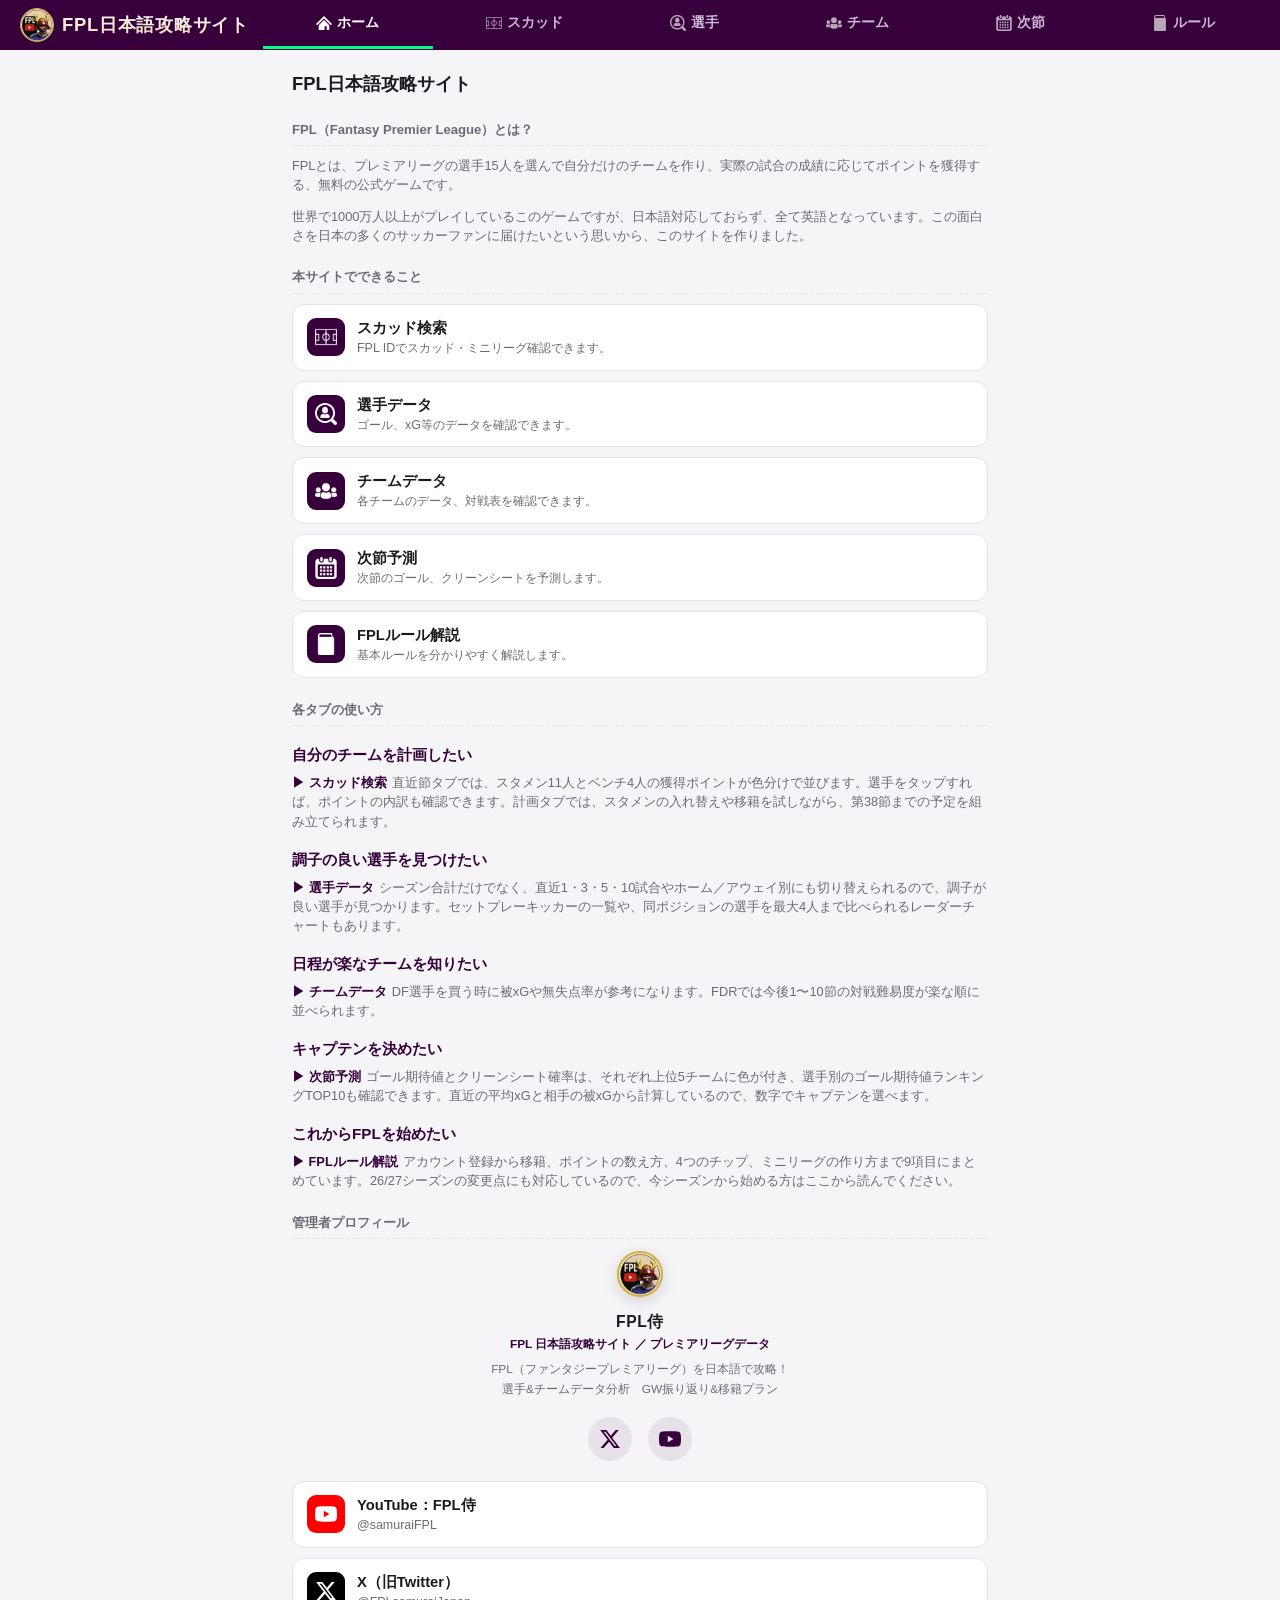
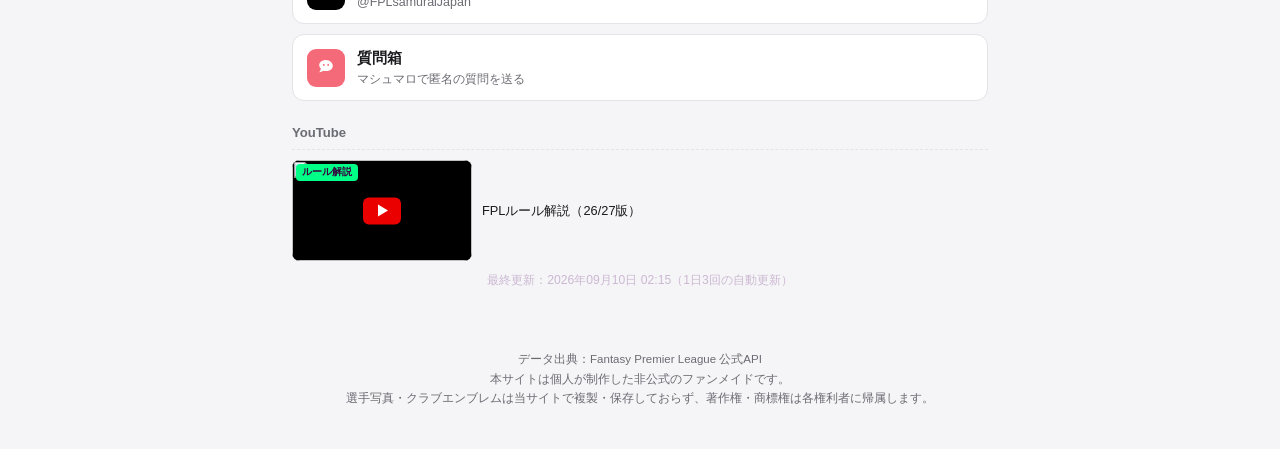
==== public/index.html @ a27bd594 "ルール解説の見出しを「これからFPLを始めたい」に変更：未経験者にも入口が伝わるようにした" ====
<!DOCTYPE html>
<html lang="ja">
<head>
  <meta charset="UTF-8">
  <meta name="viewport" content="width=device-width, initial-scale=1.0">

  <!-- 基本SEO -->
  <title>FPL日本語攻略サイト | FPL侍</title>
  <meta name="description" content="FPL（ファンタジー・プレミアリーグ）を日本語で攻略。選手・チームのデータ分析、xG・コスパ・無失点率、次節の対戦難易度予測、マイチームのスカッド編集・移籍シミュレーションができる無料サイトです。">
  <meta name="keywords" content="FPL,ファンタジープレミアリーグ,Fantasy Premier League,プレミアリーグ,データ,攻略,xG,移籍,キャプテン,日本語">
  <meta name="theme-color" content="#37003c">
  <link rel="canonical" href="https://fplsamurai.com/">
  <!-- ファビコンは全ページ読み込みで取得されるので小さいものを別に置く。
       logo.png（256px）はOGPとホーム画面追加アイコン専用 -->
  <link rel="icon" href="favicon.png" type="image/png">
  <link rel="apple-touch-icon" href="logo.png">

  <!-- 画像CDNへ事前接続（選手写真・エンブレム・YouTubeサムネの初回表示を少し速く） -->
  <link rel="preconnect" href="https://resources.premierleague.com">
  <link rel="preconnect" href="https://i.ytimg.com">

  <!-- OGP（X・LINE・Facebook等で共有した時の表示） -->
  <meta property="og:type" content="website">
  <meta property="og:site_name" content="FPL侍">
  <meta property="og:title" content="FPL日本語データ・攻略サイト | FPL侍">
  <meta property="og:description" content="選手・チームのデータ分析、次節の対戦難易度予測、マイチームのスカッド編集・移籍シミュレーションができる、FPLの日本語攻略サイト。">
  <meta property="og:url" content="https://fplsamurai.com/">
  <meta property="og:image" content="https://fplsamurai.com/logo.png">
  <meta property="og:locale" content="ja_JP">

  <!-- Twitter（X）カード -->
  <meta name="twitter:card" content="summary">
  <meta name="twitter:site" content="@FPLsamuraiJapan">
  <meta name="twitter:title" content="FPL日本語データ・攻略サイト | FPL侍">
  <meta name="twitter:description" content="選手・チームのデータ分析、次節の対戦難易度予測、マイチームのスカッド編集・移籍シミュレーションができる、FPLの日本語攻略サイト。">
  <meta name="twitter:image" content="https://fplsamurai.com/logo.png">


  <!-- 構造化データ：サイトと運営者（検索結果でのブランド認識用。SNSは sameAs で紐づける） -->
  <script type="application/ld+json">
  {
    "@context": "https://schema.org",
    "@graph": [
      {
        "@type": "WebSite",
        "@id": "https://fplsamurai.com/#website",
        "url": "https://fplsamurai.com/",
        "name": "FPL侍",
        "alternateName": "FPL日本語攻略サイト",
        "description": "FPL（ファンタジー・プレミアリーグ）の選手・チームデータ、次節予測、スカッド検索、ルール解説を日本語で提供する無料サイト。",
        "inLanguage": "ja",
        "publisher": {"@id": "https://fplsamurai.com/#organization"}
      },
      {
        "@type": "Organization",
        "@id": "https://fplsamurai.com/#organization",
        "name": "FPL侍",
        "url": "https://fplsamurai.com/",
        "logo": {
          "@type": "ImageObject",
          "url": "https://fplsamurai.com/logo.png",
          "width": 256,
          "height": 256
        },
        "sameAs": [
          "https://x.com/FPLsamuraiJapan",
          "https://www.youtube.com/@samuraiFPL"
        ]
      }
    ]
  }
  </script>

  <link rel="stylesheet" href="style.css">
</head>
<body>

  <!-- トップバー：ロゴ＋タイトル＋メニュー（PC=1段／スマホ=2段） -->
  <header class="topbar">
    <a class="brand" href="#home" id="brand-home" aria-label="ホームへ">
      <picture><source srcset="logo.webp" type="image/webp"><img class="brand-logo" src="logo.png" alt="FPL侍" onerror="this.style.display='none'"></picture>
      <span class="brand-title">FPL日本語攻略サイト</span>
    </a>
    <nav class="tabs" id="tabs">
      <button class="tab is-active" data-target="home"><img class="tab-ic" src="icons/home.png" alt="">ホーム</button>
      <button class="tab" data-target="myteam"><img class="tab-ic" src="icons/myteam.png" alt="">スカッド</button>
      <button class="tab" data-target="players"><img class="tab-ic" src="icons/player.png" alt="">選手</button>
      <button class="tab" data-target="teams"><img class="tab-ic" src="icons/team.png" alt="">チーム</button>
      <button class="tab" data-target="next"><img class="tab-ic" src="icons/next.png" alt="">次節</button>
      <a class="tab" href="rules/"><img class="tab-ic" src="icons/rule.png" alt="">ルール</a>
    </nav>
  </header>

  <main>

    <!-- ============ ホーム（プロフィール） ============ -->
    <section id="panel-home" class="panel is-active">
      <div class="profile">

        <!-- ホームの先頭。初見の人が最初に読む1行なので、ここでサイトの主題を出す。
             ページ内で唯一の h1（旧h1は下の .profile-name「FPL侍」だったが、ブランド名
             だけでは何のサイトか伝わらず、検索エンジンに渡す情報も無かった）。
             書式は各タブの見出し(.panel h2)と同一にしてある（.home-lead 側で揃えている）。 -->
        <h1 class="home-lead">FPL日本語攻略サイト</h1>

        <!-- FPLを知らない人向けの説明。1段落目でゲームそのものを、2段落目でこのサイトを
             作った理由を書く。検索から来た人が「何のサイトか」を判断する場所。 -->
        <h2 class="profile-section">FPL（Fantasy Premier League）とは？</h2>
        <p class="note">
          FPLとは、プレミアリーグの選手15人を選んで自分だけのチームを作り、実際の試合の成績に応じてポイントを獲得する、無料の公式ゲームです。
        </p>
        <p class="note">
          世界で1000万人以上がプレイしているこのゲームですが、日本語対応しておらず、全て英語となっています。この面白さを日本の多くのサッカーファンに届けたいという思いから、このサイトを作りました。
        </p>

        <!-- カード群の区切り。以前は「目次」だったが、同じページ内の見出しへ飛ぶわけでは
             なく別タブ・別ページへの導線なので実態に合わせた。/rules/ 内の本物の目次とも
             紛らわしかった。見出しレベルは h2（YouTube欄などと同じ .profile-section の書式）。 -->
        <h2 class="profile-section">本サイトでできること</h2>
        <button class="linkcard nav-card" data-go="myteam"><span class="lc-ic data"><img class="lc-ic-img" src="icons/myteam.png" alt=""></span><span class="lc-body"><span class="lc-title">スカッド検索</span><span class="lc-sub">FPL IDでスカッド・ミニリーグ確認できます。</span></span></button>
        <button class="linkcard nav-card" data-go="players"><span class="lc-ic data"><img class="lc-ic-img" src="icons/player.png" alt=""></span><span class="lc-body"><span class="lc-title">選手データ</span><span class="lc-sub">ゴール、xG等のデータを確認できます。</span></span></button>
        <button class="linkcard nav-card" data-go="teams"><span class="lc-ic data"><img class="lc-ic-img" src="icons/team.png" alt=""></span><span class="lc-body"><span class="lc-title">チームデータ</span><span class="lc-sub">各チームのデータ、対戦表を確認できます。</span></span></button>
        <button class="linkcard nav-card" data-go="next"><span class="lc-ic data"><img class="lc-ic-img" src="icons/next.png" alt=""></span><span class="lc-body"><span class="lc-title">次節予測</span><span class="lc-sub">次節のゴール、クリーンシートを予測します。</span></span></button>
        <a class="linkcard" href="rules/"><span class="lc-ic data"><img class="lc-ic-img" src="icons/rule.png" alt=""></span><span class="lc-body"><span class="lc-title">FPLルール解説</span><span class="lc-sub">基本ルールを分かりやすく解説します。</span></span></a>

        <!-- カードは「どこへ行けるか」の導線なので1行に抑え、各タブで実際に何ができるかは
             ここにまとめて置く。カードの中に長文を入れると5枚が1画面に収まらなくなり、
             動画・X投稿の素材として使いにくくなるため、セクションを分けている。
             見出しは h2（セクション）→ h3（各タブ）の階層にしてある。 -->
        <h2 class="profile-section">各タブの使い方</h2>

        <h3 class="home-h3">自分のチームを計画したい</h3>
        <p class="note"><a class="home-go" href="#myteam">▶︎ スカッド検索</a>直近節タブでは、スタメン11人とベンチ4人の獲得ポイントが色分けで並びます。選手をタップすれば、ポイントの内訳も確認できます。計画タブでは、スタメンの入れ替えや移籍を試しながら、第38節までの予定を組み立てられます。</p>

        <h3 class="home-h3">調子の良い選手を見つけたい</h3>
        <p class="note"><a class="home-go" href="#players">▶︎ 選手データ</a>シーズン合計だけでなく、直近1・3・5・10試合やホーム／アウェイ別にも切り替えられるので、調子が良い選手が見つかります。セットプレーキッカーの一覧や、同ポジションの選手を最大4人まで比べられるレーダーチャートもあります。</p>

        <h3 class="home-h3">日程が楽なチームを知りたい</h3>
        <p class="note"><a class="home-go" href="#teams">▶︎ チームデータ</a>DF選手を買う時に被xGや無失点率が参考になります。FDRでは今後1〜10節の対戦難易度が楽な順に並べられます。</p>

        <h3 class="home-h3">キャプテンを決めたい</h3>
        <p class="note"><a class="home-go" href="#next">▶︎ 次節予測</a>ゴール期待値とクリーンシート確率は、それぞれ上位5チームに色が付き、選手別のゴール期待値ランキングTOP10も確認できます。直近の平均xGと相手の被xGから計算しているので、数字でキャプテンを選べます。</p>

        <h3 class="home-h3">これからFPLを始めたい</h3>
        <p class="note"><a class="home-go" href="rules/">▶︎ FPLルール解説</a>アカウント登録から移籍、ポイントの数え方、4つのチップ、ミニリーグの作り方まで9項目にまとめています。26/27シーズンの変更点にも対応しているので、今シーズンから始める方はここから読んでください。</p>

        <!-- 運営者の情報はデータへの導線より下。初見の人がまず知りたいのは
             サイトで何ができるかで、誰がやっているかではないため。
             区切りは「目次」「YouTube」と同じ .profile-section で書式を揃える。 -->
        <h2 class="profile-section">管理者プロフィール</h2>
        <picture><source srcset="logo.webp" type="image/webp"><img class="profile-logo" src="logo.png" alt="FPL侍" onerror="this.style.display='none'"></picture>
        <p class="profile-name">FPL侍</p>
        <p class="profile-tag">FPL 日本語攻略サイト ／ プレミアリーグデータ</p>
        <p class="profile-bio">
          FPL（ファンタジープレミアリーグ）を日本語で攻略！<br>
          選手&amp;チームデータ分析　GW振り返り&amp;移籍プラン
        </p>
        <div class="sns-links">
          <a class="sns x" href="https://x.com/FPLsamuraiJapan" target="_blank" rel="noopener" aria-label="X" title="X @FPLsamuraiJapan">
            <svg viewBox="0 0 24 24" width="20" height="20" aria-hidden="true"><path fill="currentColor" d="M18.244 2.25h3.308l-7.227 8.26 8.502 11.24h-6.66l-5.214-6.817L4.99 21.75H1.68l7.73-8.835L1.254 2.25H8.08l4.713 6.231 5.45-6.231Zm-1.161 17.52h1.833L7.084 4.126H5.117L17.083 19.77Z"/></svg>
          </a>
          <a class="sns yt" href="https://www.youtube.com/@samuraiFPL" target="_blank" rel="noopener" aria-label="YouTube" title="YouTube @samuraiFPL">
            <svg viewBox="0 0 24 24" width="22" height="22" aria-hidden="true"><path fill="currentColor" d="M23.5 6.2a3.02 3.02 0 0 0-2.12-2.14C19.5 3.55 12 3.55 12 3.55s-7.5 0-9.38.51A3.02 3.02 0 0 0 .5 6.2 31.4 31.4 0 0 0 0 12a31.4 31.4 0 0 0 .5 5.8 3.02 3.02 0 0 0 2.12 2.14c1.88.51 9.38.51 9.38.51s7.5 0 9.38-.51a3.02 3.02 0 0 0 2.12-2.14A31.4 31.4 0 0 0 24 12a31.4 31.4 0 0 0-.5-5.8ZM9.6 15.6V8.4l6.2 3.6-6.2 3.6Z"/></svg>
          </a>
        </div>

        <!-- SNS・外部リンクカード -->
        <a class="linkcard" href="https://www.youtube.com/@samuraiFPL" target="_blank" rel="noopener">
          <span class="lc-ic yt"><svg viewBox="0 0 24 24" width="22" height="22"><path fill="currentColor" d="M23.5 6.2a3.02 3.02 0 0 0-2.12-2.14C19.5 3.55 12 3.55 12 3.55s-7.5 0-9.38.51A3.02 3.02 0 0 0 .5 6.2 31.4 31.4 0 0 0 0 12a31.4 31.4 0 0 0 .5 5.8 3.02 3.02 0 0 0 2.12 2.14c1.88.51 9.38.51 9.38.51s7.5 0 9.38-.51a3.02 3.02 0 0 0 2.12-2.14A31.4 31.4 0 0 0 24 12a31.4 31.4 0 0 0-.5-5.8ZM9.6 15.6V8.4l6.2 3.6-6.2 3.6Z"/></svg></span>
          <span class="lc-body"><span class="lc-title">YouTube：FPL侍</span><span class="lc-sub">@samuraiFPL</span></span>
        </a>
        <a class="linkcard" href="https://x.com/FPLsamuraiJapan" target="_blank" rel="noopener">
          <span class="lc-ic x"><svg viewBox="0 0 24 24" width="18" height="18"><path fill="currentColor" d="M18.244 2.25h3.308l-7.227 8.26 8.502 11.24h-6.66l-5.214-6.817L4.99 21.75H1.68l7.73-8.835L1.254 2.25H8.08l4.713 6.231 5.45-6.231Zm-1.161 17.52h1.833L7.084 4.126H5.117L17.083 19.77Z"/></svg></span>
          <span class="lc-body"><span class="lc-title">X（旧Twitter）</span><span class="lc-sub">@FPLsamuraiJapan</span></span>
        </a>
        <a class="linkcard" href="https://marshmallow-qa.com/cdchssqlijneihf?t=7WDW0T&amp;utm_medium=url_text&amp;utm_source=promotion" target="_blank" rel="noopener">
          <span class="lc-ic msmr"><svg viewBox="0 0 24 24" width="22" height="22" aria-hidden="true"><path fill="currentColor" d="M12 3.2c-4.3 0-7.4 2.4-7.4 5.6 0 1.5.7 2.8 1.8 3.8-.2 1.6-.9 3-1.9 4 1.9-.2 3.4-.9 4.5-1.7 1 .3 2 .4 3 .4 4.3 0 7.4-2.4 7.4-5.6S16.3 3.2 12 3.2Z"/><circle cx="9.6" cy="8.6" r="1.05" fill="#f56a79"/><circle cx="14.4" cy="8.6" r="1.05" fill="#f56a79"/></svg></span>
          <span class="lc-body"><span class="lc-title">質問箱</span><span class="lc-sub">マシュマロで匿名の質問を送る</span></span>
        </a>

        <!-- YouTube：ルール解説（固定）＋最新動画2本（自動取得・横動画） -->
        <h2 class="profile-section">YouTube</h2>
        <div class="yt-list" id="yt-grid">
          <a class="yt-card-h" href="https://youtu.be/g9Mkt1CIMZc" target="_blank" rel="noopener">
            <span class="yt-thumb-h">
              <img src="https://i.ytimg.com/vi/g9Mkt1CIMZc/mqdefault.jpg" alt="" loading="lazy">
              <span class="yt-tag">ルール解説</span>
              <span class="yt-play"></span>
            </span>
            <span class="yt-title-h">FPLルール解説（26/27版）</span>
          </a>
        </div>


        <p class="updated" id="updated">読み込み中…</p>
      </div>
    </section>

    <!-- ============ 選手 ============ -->
    <section id="panel-players" class="panel">
      <h2>選手データ</h2>
      <div class="subtabs scrollable" data-group="players">
        <button class="subtab is-active" data-key="all">合計</button>
        <button class="subtab" data-key="recent">直近</button>
        <button class="subtab" data-key="home">ホーム</button>
        <button class="subtab" data-key="away">アウェイ</button>
        <button class="subtab" data-key="setpiece">セットプレー</button>
        <button class="subtab" data-key="compare">比較</button>
      </div>
      <p class="note" id="players-note"></p>
      <div id="players-content"></div>
    </section>

    <!-- ============ チーム ============ -->
    <section id="panel-teams" class="panel">
      <h2>チームデータ</h2>
      <div class="subtabs scrollable" data-group="teams">
        <button class="subtab is-active" data-key="totals">合計</button>
        <button class="subtab" data-key="recent">直近</button>
        <button class="subtab" data-key="home">ホーム</button>
        <button class="subtab" data-key="away">アウェイ</button>
        <button class="subtab" data-key="by_gw">チーム別</button>
        <button class="subtab" data-key="fdr">FDR</button>
      </div>
      <p class="note" id="teams-note"></p>
      <div id="teams-content"></div>
    </section>

    <!-- ============ 次節 ============ -->
    <section id="panel-next" class="panel">
      <h2>次節データ</h2>
      <div class="subtabs" data-group="next">
        <button class="subtab is-active" data-key="schedule">日程</button>
        <button class="subtab" data-key="predict">予測</button>
      </div>
      <p class="note" id="next-note"></p>
      <div id="next-content"></div>
    </section>

    <!-- ============ マイチーム ============ -->
    <section id="panel-myteam" class="panel">
      <h2>スカッド検索</h2>
      <p class="note">
        FPL ID を入力すると、そのチームのスカッド（15人）とミニリーグ順位を表示します。<br>
        IDの調べ方：FPL公式サイトにログイン →「Points」ページのアドレスにある
        <code>/entry/<b>数字</b>/</code> の数字部分です。
      </p>
      <div class="idform">
        <input id="fpl-id" type="number" inputmode="numeric" placeholder="例: 1648860">
        <button id="id-go" type="button">表示</button>
      </div>
      <div id="myteam-result"></div>
    </section>

    <!-- ============ ルール解説 ============ -->

  </main>

  <!-- 「複製・保存しておらず」は事実の記述。選手写真・エンブレムは公式CDNへの
       ホットリンクで、リポジトリにも data.json にも画像を持っていない。
       この構造を変えるとこの一文が虚偽になるので、画像のローカル保存は禁止（CLAUDE.md参照）。 -->
  <footer class="site-footer">
    <p>データ出典：Fantasy Premier League 公式API</p>
    <p>本サイトは個人が制作した非公式のファンメイドです。</p>
    <p>選手写真・クラブエンブレムは当サイトで複製・保存しておらず、著作権・商標権は各権利者に帰属します。</p>
  </footer>

  <script src="app.js"></script>
</body>
</html>
---- public/style.css ----
/* ===========================================================
   FPL侍 データサイト スタイル
   スマホ最優先（縦画面で表が見やすいこと）でデザインしています
   =========================================================== */

* {
  box-sizing: border-box;
}

:root {
  --pl-purple: #37003c;
  --pl-green: #00ff87;
  --pl-cyan: #04f5ff;
  --bg: #f5f5f7;
  --card: #ffffff;
  --text: #1b1b1f;
  --muted: #6b6b73;
  --border: #e3e3e8;
  --easy: #1aa260;
  --normal: #c8860a;
  --hard: #d23c3c;
  --topbar-h: 50px;   /* トップバーの高さ（JSで実測して上書き）。見出し固定の基準 */
}

body {
  margin: 0;
  font-family: -apple-system, BlinkMacSystemFont, "Hiragino Sans",
    "Hiragino Kaku Gothic ProN", "Yu Gothic", Meiryo, sans-serif;
  background: var(--bg);
  color: var(--text);
  line-height: 1.5;
  -webkit-text-size-adjust: 100%;
}

/* ---------- 共通の色（ゴールド） ---------- */
:root { --gold: #d4af37; --gold-soft: #e9d9b0; }
.updated {
  margin: 10px 0 0;
  font-size: 0.76rem;
  color: #cbb8d2;
}

/* SNSリンク（ヘッダー） */
.sns-links {
  display: flex;
  justify-content: center;
  gap: 14px;
  margin-top: 10px;
}
/* 白文字＋白14%の背景は、濃いヘッダー用の配色。明るい本文背景(#f5f5f7)の上では
   実質「白地に白」(1.08:1)で見えなかったため、ブランドの紫に変更した(13.3:1)。
   44pxはタップ目標の推奨サイズ。 */
.sns-links .sns {
  display: inline-flex;
  align-items: center;
  justify-content: center;
  width: 44px;
  height: 44px;
  border-radius: 50%;
  color: var(--pl-purple);
  background: rgba(55, 0, 60, 0.08);
  transition: background 0.15s, color 0.15s, transform 0.1s;
}
.sns-links .sns:active { transform: scale(0.92); }
/* ホバーで地色が濃くなるので、文字色も白へ返す（紫のままだと読めなくなる） */
.sns-links .sns.x:hover { background: #000; color: #fff; }
.sns-links .sns.yt:hover { background: #ff0000; color: #fff; }

/* ルール解説ページ */
.rules-doc {
  background: var(--card);
  border: 1px solid var(--border);
  border-radius: 10px;
  padding: 4px 16px 16px;
  line-height: 1.7;
}
.rules-doc h3 {
  font-size: 1.02rem;
  color: var(--pl-purple);
  border-left: 4px solid var(--pl-green);
  padding-left: 8px;
  margin: 44px 0 8px;   /* セクション間は約1行分の余白を追加 */
}
.rules-doc h3:first-child { margin-top: 16px; }  /* 先頭（FPLとは？）は詰める */
.rules-doc p { margin: 6px 0; font-size: 0.9rem; }
.rules-doc ul { margin: 6px 0; padding-left: 1.3em; }
.rules-doc ol { margin: 6px 0; padding-left: 1.5em; }
.rules-doc li { font-size: 0.9rem; margin: 3px 0; }
/* ミニリーグの招待コード */
.rules-code {
  background: #f3ecf5;
  border: 1px solid #ddc9e2;
  border-radius: 10px;
  padding: 10px 14px;
  margin: 10px 0 4px;
  font-size: 0.95rem;
  font-weight: 700;
  color: var(--pl-purple);
  line-height: 1.6;
}
.rules-code .rules-sub { display: block; font-weight: 500; margin-top: 2px; }

/* 目次（ルール解説の冒頭。タップで各セクションへ） */
.rules-toc {
  background: var(--card);
  border: 1px solid var(--border);
  border-radius: 10px;
  padding: 12px 16px 14px;
  margin: 0 0 14px;
}
.rules-toc .toc-title {
  margin: 0 0 8px;
  font-size: 0.8rem;
  font-weight: 700;
  color: var(--muted);
  letter-spacing: 0.06em;
  border-bottom: 1px dashed var(--border);
  padding-bottom: 6px;
}
.rules-toc ul {
  list-style: none;
  margin: 0;
  padding: 0;
}
.rules-toc li {
  margin: 10px 0;   /* 項目ごとの余白 */
}
.rules-toc li:first-child { margin-top: 4px; }
.rules-toc li:last-child { margin-bottom: 0; }
.rules-toc a {
  font-size: 0.9rem;
  font-weight: 600;
  color: var(--pl-purple);
  text-decoration: none;
}
.rules-toc a:hover { text-decoration: underline; }
/* 目次から飛んだとき、固定ヘッダーに見出しが隠れないように */
.rules-doc h3 { scroll-margin-top: 110px; }

/* セクション末の誘導ボタン（データタブへ） */
.rules-cta {
  display: block;
  width: 100%;
  margin: 10px 0 4px;
  padding: 10px 12px;
  font: inherit;
  font-size: 0.88rem;
  font-weight: 700;
  text-align: center;
  color: var(--pl-purple);
  background: #f6f2f8;
  border: 1px solid var(--pl-purple);
  border-radius: 8px;
  cursor: pointer;
}
.rules-cta:hover { background: #efe9f1; }
.rules-cta:active { opacity: 0.85; }

/* よくある質問（タップで開閉） */
.faq-item {
  border: 1px solid var(--border);
  border-radius: 8px;
  background: #fbfafc;
  margin: 8px 0;
  padding: 0 12px;
}
.faq-item summary {
  cursor: pointer;
  font-weight: 700;
  font-size: 0.9rem;
  color: var(--pl-purple);
  padding: 10px 0;
}
.faq-item p { margin: 0 0 10px; }

/* 見出し横の「▶ 動画 0:46〜」リンク（該当タイムスタンプへ） */
.rules-time {
  font-size: 0.72rem;
  font-weight: 600;
  color: #ff0000;
  text-decoration: none;
  white-space: nowrap;
  margin-left: 6px;
  vertical-align: middle;
}
.rules-time:hover { text-decoration: underline; }
.rules-doc b { color: var(--pl-purple); }
.rules-table {
  width: 100%;
  border-collapse: collapse;
  margin: 8px 0;
  font-size: 0.85rem;
}
.rules-table th, .rules-table td {
  border: 1px solid var(--border);
  padding: 6px 8px;
  text-align: center;
}
.rules-table th { background: #efe9f1; color: var(--pl-purple); }
.rules-table td:first-child { text-align: left; }
.rules-sub { font-size: 0.82rem; color: var(--muted); }
.rules-foot {
  margin-top: 18px;
  font-size: 0.82rem;
  color: var(--muted);
  border-top: 1px dashed var(--border);
  padding-top: 10px;
}

/* ---------- トップバー（タイトル＋メニュー横並び） ---------- */
.topbar {
  display: flex;
  flex-wrap: wrap;
  align-items: center;
  gap: 6px 14px;
  background: var(--pl-purple);
  position: sticky;
  top: 0;
  z-index: 10;
  padding: 0 12px;
}
.brand {
  display: flex;
  align-items: center;
  gap: 8px;
  text-decoration: none;
  cursor: pointer;
  padding: 8px 0;
  flex: 0 0 auto;
}
/* <picture> は WebP と PNG を出し分けるためだけの入れ物。レイアウト上は無かったことにして、
   中の <img> がそのまま flex の子になるようにする。box を作らせると行ボックスのぶん
   数px高くなり、--topbar-h（表の固定見出しの基準）がずれる。 */
picture { display: contents; }

.brand-logo {
  width: 34px;
  height: 34px;
  border-radius: 50%;
  border: 1.5px solid var(--gold);
  object-fit: cover;
  background: #fff;
}
.brand-title {
  color: #fff;
  font-weight: 800;
  font-size: 1.15rem;
  letter-spacing: 0.04em;
  background: linear-gradient(180deg, #fff 0%, var(--gold-soft) 100%);
  -webkit-background-clip: text;
  background-clip: text;
  -webkit-text-fill-color: transparent;
}
.tabs {
  display: flex;
  flex: 1 1 auto;
  overflow-x: auto;
}
.tab {
  flex: 1 0 auto;
  text-decoration: none;   /* ルールタブは <a>（/rules/ へのリンク）なので下線を消す */
  display: inline-flex;
  align-items: center;
  justify-content: center;
  gap: 5px;
  padding: 12px 10px;
  border: none;
  background: transparent;
  color: #cbb8d2;
  font-size: 0.85rem;
  font-weight: 600;
  cursor: pointer;
  white-space: nowrap;
  border-bottom: 3px solid transparent;
}
.tab.is-active {
  color: #fff;
  border-bottom-color: var(--pl-green);
}
/* タブのアイコン（濃いグレー素材を白く反転して表示） */
.tab-ic {
  width: 16px;
  height: 16px;
  object-fit: contain;
  filter: brightness(0) invert(1);
  opacity: 0.65;
  flex: 0 0 auto;
}
.tab.is-active .tab-ic { opacity: 1; }
/* スマホ：タイトルを1段目、メニューを2段目に */
@media (max-width: 700px) {
  .topbar {
    gap: 0;
    padding: 0;
  }
  .brand {
    flex: 1 1 100%;
    justify-content: center;
    padding: 10px 0;
  }
  .tabs {
    flex: 1 1 100%;
    border-top: 1px solid rgba(255, 255, 255, 0.12);
    overflow-x: visible;   /* 6タブを等分して収めるので横スクロール不要 */
  }
  /* 各タブを「アイコン上・文字下」の2段にして横幅を詰め、全タブを画面内に収める */
  .tab {
    flex: 1 1 0;
    min-width: 0;
    flex-direction: column;
    gap: 3px;
    padding: 6px 2px 5px;
    font-size: 0.66rem;
    letter-spacing: -0.02em;
  }
  .tab-ic {
    width: 20px;
    height: 20px;
  }
}

/* ---------- ホーム（プロフィール／リンク集） ---------- */
/* .profile はホームタブ全体（h1・説明文・目次・カード・プロフィール・YouTube）を
   包んでいる。プロフィールカードだけだった頃の名残で max-width:480px が付いていたが、
   それだとホームだけ他タブ(690px)より狭くなるので外した。 */
.profile {
  margin: 0 auto;
  text-align: center;
}
.profile-logo {
  width: 110px;
  height: 110px;
  border-radius: 50%;
  border: 3px solid var(--gold);
  object-fit: cover;
  background: #fff;
  box-shadow: 0 4px 16px rgba(0, 0, 0, 0.15);
}
.profile-name {
  font-size: 1.6rem;
  font-weight: 800;
  margin: 12px 0 4px;
  letter-spacing: 0.04em;
}
.profile-tag {
  font-size: 0.9rem;
  color: var(--pl-purple);
  font-weight: 700;
  margin: 0 0 10px;
}
.profile-bio {
  font-size: 0.86rem;
  color: var(--muted);
  line-height: 1.7;
  margin: 0 0 18px;
}
.sns-links {
  display: flex;
  justify-content: center;
  gap: 16px;
  margin: 0 0 20px;
}
.sns-links a {
  display: inline-flex;
  align-items: center;
  justify-content: center;
  width: 44px;
  height: 44px;
  border-radius: 50%;
  background: var(--pl-purple);
  color: #fff;
  transition: transform 0.15s, opacity 0.15s;
}
.sns-links a:hover {
  transform: translateY(-2px);
  opacity: 0.9;
}
.sns-links svg {
  width: 22px;
  height: 22px;
  fill: currentColor;
}
.linkcard {
  display: flex;
  align-items: center;
  gap: 12px;
  width: 100%;
  text-align: left;
  text-decoration: none;
  background: var(--card);
  border: 1px solid var(--border);
  border-radius: 12px;
  padding: 12px 14px;
  margin: 0 0 10px;
  cursor: pointer;
  font: inherit;
  color: var(--text);
  transition: transform 0.15s, box-shadow 0.15s;
}
.linkcard:hover {
  transform: translateY(-2px);
  box-shadow: 0 6px 16px rgba(0, 0, 0, 0.08);
}
.lc-ic {
  display: inline-flex;
  align-items: center;
  justify-content: center;
  width: 38px;
  height: 38px;
  border-radius: 9px;
  flex: 0 0 auto;
  color: #fff;
}
.lc-ic svg {
  width: 22px;
  height: 22px;
  fill: currentColor;
}
.lc-ic.yt {
  background: #ff0000;
}
.lc-ic.x {
  background: #000;
}
.lc-ic.data {
  background: var(--pl-purple);
}
/* 質問箱（マシュマロ）＝ピンクの角丸に白いマシュマロ */
.lc-ic.msmr {
  background: #f56a79;
}
.lc-body {
  display: flex;
  flex-direction: column;
  min-width: 0;
}
.lc-title {
  font-weight: 700;
  font-size: 0.92rem;
}
.lc-sub {
  font-size: 0.78rem;
  color: var(--muted);
}
/* ホーム先頭の見出し。ページの1行目として初見の人が最初に読む場所なので、
   区切りラベル(.profile-section)より強く出す。左揃えなのは、下のカードが
   左揃えで並ぶため（中央揃えだとカード群と軸がずれて浮く）。 */
/* 各タブの見出し(.panel h2)と同じ見え方に揃える。
   ホームの1行目だけ紫にすると、他タブの見出しと書式が食い違って浮くため。
   サイズ・色・余白すべて .panel h2（1.15rem / 既定の文字色 / 4px 0 6px）と同一。
   下線は引かない。直下のセクション見出し(.profile-section)が点線で区切るので、
   ここにも線を引くと紫のトップバーと合わせて横線が3本重なる。 */
/* ホームの説明文。.profile が text-align:center なので、
   h1・カードと同じ左揃えに戻す（他タブの .note は親が中央揃えでないため既定で左）。 */
#panel-home .note { text-align: left; }

.home-lead {
  text-align: left;
  font-size: 1.15rem;
  font-weight: 700;
  line-height: 1.5;
  margin: 4px 0 6px;
}
/* 運営者ブロックはデータ導線より下なので、寸法も一段落とす。
   ここを大きいままにすると h1 より目立ち、主従が逆転する
   （元は名前1.6rem・ロゴ110pxで、h1より大きかった）。 */
/* 上に「プロフィール」の区切り(.profile-section: margin 22px 0 10px)が入るので、
   ロゴ側で改めて上余白は取らない。取ると区切りとの間が開きすぎる。 */
.profile-logo { width: 46px; height: 46px; border-width: 2px; margin-top: 2px; }
.profile-name { font-size: 0.98rem; margin: 6px 0 2px; }
.profile-tag  { font-size: 0.74rem; margin-bottom: 5px; }
.profile-bio  { font-size: 0.74rem; }
/* 「各タブの使い方」で、説明文の頭に置くタブへのリンク。
   見出し＝やりたいこと、この行＝行き先、という役割分担。
   説明文と同じ行に続けるので inline のまま太字＋紫で差をつける。 */
.home-go {
  font-weight: 700;
  color: var(--pl-purple);
  text-decoration: none;
  margin-right: 0.4em;
  white-space: nowrap;   /* 「▶︎ 選手データ」が途中で改行しないように */
}
.home-go:hover { text-decoration: underline; }

/* 「各タブの使い方」内の見出し（h3）。/rules/ の h3 と同じ見た目にして、
   サイト内で見出しの表情をそろえる。段落が短いので上下の余白だけ詰めてある */
.panel h3.home-h3 {
  text-align: left;   /* 親の .profile が中央寄せなので明示的に戻す */
  font-size: 0.95rem;
  color: var(--pl-purple);
  margin: 18px 0 6px;
}

/* ホーム内のセクション見出し。h2 にしたので、後ろにある .panel h2 に負けないよう
   .panel を足して詳細度を上げている（見た目は区切りラベルのまま保つ） */
.panel .profile-section {
  text-align: left;
  font-size: 0.82rem;
  font-weight: 700;
  color: var(--muted);
  margin: 22px 0 10px;
  padding-bottom: 6px;
  border-bottom: 1px dashed var(--border);
}
.nav-card .lc-ic.data {
  font-size: 1.2rem;
  font-weight: 800;
}
/* ホームのカード内アイコン（濃いグレー素材を白く反転して紫の角丸に乗せる） */
.lc-ic-img {
  width: 22px;
  height: 22px;
  object-fit: contain;
  filter: brightness(0) invert(1);
}

/* ---------- ホームのYouTube欄 ---------- */
.yt-grid {
  display: grid;
  grid-template-columns: repeat(3, 1fr);
  gap: 8px;
  margin: 0 0 6px;
}
.yt-card {
  display: flex;
  flex-direction: column;
  text-decoration: none;
  color: var(--text);
}
.yt-thumb {
  position: relative;
  aspect-ratio: 16 / 9;
  border-radius: 8px;
  overflow: hidden;
  background: #000;
}
.yt-thumb img {
  width: 100%;
  height: 100%;
  object-fit: cover;
  display: block;
}
.yt-card:hover .yt-thumb img { opacity: 0.9; }
.yt-tag {
  position: absolute;
  top: 4px;
  left: 4px;
  background: var(--pl-green);
  color: var(--pl-purple);
  font-size: 0.62rem;
  font-weight: 800;
  padding: 1px 6px;
  border-radius: 4px;
}
.yt-play {
  position: absolute;
  top: 50%;
  left: 50%;
  transform: translate(-50%, -50%);
  width: 38px;
  height: 27px;
  background: rgba(255, 0, 0, 0.92);
  border-radius: 6px;
}
.yt-play::after {
  content: "";
  position: absolute;
  top: 50%;
  left: 50%;
  transform: translate(-40%, -50%);
  border-style: solid;
  border-width: 6px 0 6px 10px;
  border-color: transparent transparent transparent #fff;
}
.yt-title {
  font-size: 0.72rem;
  line-height: 1.3;
  margin-top: 5px;
  text-align: left;
  display: -webkit-box;
  -webkit-line-clamp: 2;
  -webkit-box-orient: vertical;
  overflow: hidden;
}

/* ---------- ホームのYouTube欄（横動画カード） ---------- */
.yt-list {
  display: flex;
  flex-direction: column;
  gap: 10px;
}
.yt-card-h {
  display: flex;
  align-items: center;
  gap: 10px;
  text-decoration: none;
  color: var(--text);
}
.yt-thumb-h {
  position: relative;
  flex: 0 0 45%;
  max-width: 180px;
  aspect-ratio: 16 / 9;
  border-radius: 8px;
  overflow: hidden;
  background: #000;
}
.yt-thumb-h img {
  width: 100%;
  height: 100%;
  object-fit: cover;
  display: block;
}
.yt-card-h:hover .yt-thumb-h img { opacity: 0.9; }
.yt-title-h {
  font-size: 0.8rem;
  line-height: 1.35;
  text-align: left;
  display: -webkit-box;
  -webkit-line-clamp: 3;
  -webkit-box-orient: vertical;
  overflow: hidden;
}

/* ---------- 本文 ---------- */
main {
  max-width: 720px;
  margin: 0 auto;
  padding: 16px 12px 40px;
}
.panel {
  display: none;
}
.panel.is-active {
  display: block;
}
.panel h2,
.panel h1.rules-title {   /* /rules/ は独立ページなので見出しが h1。見た目は h2 と同じ */
  font-size: 1.15rem;
  margin: 4px 0 6px;
}

/* /rules/ 末尾からトップへ戻る導線 */
.rules-back {
  margin: 24px 0 8px;
  font-size: 0.9rem;
}
.note {
  font-size: 0.8rem;
  color: var(--muted);
  margin: 0 0 12px;
}
/* 説明文が空のときは余白ごと消す（表を上に詰める） */
.note:empty { display: none; }

/* ---------- サブタブ（選手ランキングの中の切り替え） ---------- */
.subtabs {
  display: flex;
  gap: 8px;
  margin-bottom: 12px;
}
.subtab {
  flex: 1;
  padding: 8px 6px;
  border: 1px solid var(--border);
  background: var(--card);
  color: var(--muted);
  border-radius: 8px;
  font-size: 0.85rem;
  font-weight: 600;
  cursor: pointer;
}
.subtab.is-active {
  background: var(--pl-purple);
  color: #fff;
  border-color: var(--pl-purple);
}

/* サブタブが多いとき横スクロールできるように */
.subtabs.scrollable {
  overflow-x: auto;
  -webkit-overflow-scrolling: touch;
}
.subtabs.scrollable .subtab {
  flex: 0 0 auto;
}

/* ⚙列の表示・並び替えの下の余白を、上（サブタブとの間＝12px）と同じにする */
#col-manager { margin-bottom: 12px; }

/* 「直近」タブ内の期間切替（1/3/5/10試合）のセグメントボタン */
.recent-seg {
  display: flex;
  align-items: center;
  gap: 6px;
  margin: 0 0 10px;
  flex-wrap: wrap;
}
.recent-seg-l {
  font-size: 0.8rem;
  font-weight: 700;
  color: var(--muted);
  margin-right: 2px;
}
.recent-seg button {
  flex: 1 1 0;
  min-width: 56px;
  padding: 7px 4px;
  /* タップ前：全試合・直近などのサブタブと同じ（白背景＋グレー文字） */
  border: 1px solid var(--border);
  background: var(--card);
  color: var(--muted);
  border-radius: 8px;
  font-size: 0.85rem;
  font-weight: 700;
  cursor: pointer;
}
.recent-seg button.is-on {
  /* タップ後：背景は総合ポイントと同じ薄紫、文字はサブタブ選択時と同じ白 */
  background: #57215c;
  border-color: #57215c;
  color: #fff;
}

/* ---------- 高機能テーブル（選手・全試合） ---------- */
.data-table-wrap {
  overflow: auto;              /* 列が多いので横スクロール＋縦スクロール */
  -webkit-overflow-scrolling: touch;
  border-radius: 10px;
  /* 枠内を縦スクロールにして、見出し行を枠の上端に固定する */
  max-height: calc(100vh - var(--topbar-h) - 8px);
  /* dvh＝アドレスバーを除いた実際に見えている高さ（横画面で特に重要。非対応ブラウザは上のvhが残る） */
  max-height: calc(100dvh - var(--topbar-h) - 8px);
  /* 枠ごとトップバー直下に貼り付ける。こうしないとページを下までスクロールしたとき、
     枠が画面上へ抜けて見出し行だけメニューの裏に隠れてしまう（横画面で顕著）。
     stickyが動くための「余地」は JS の syncTableStickyRoom() が親(.fullbleed)に作る */
  position: sticky;
  top: var(--topbar-h);
}
table.rich {
  font-size: 0.8rem;
  /* 幅は中身ぴったり。列を減らすと表全体が縮む（各列は引き伸ばさない）。
     はみ出す分は横スクロール、収まるときは左寄せで自然な幅になる */
  width: max-content;
  min-width: 0;
  margin-inline: auto;   /* 列が少なく画面に収まるときは中央寄せ（広いときは左端＋横スクロール） */
  /* 固定列(position:sticky)を効かせるため collapse/overflow を上書き */
  border-collapse: separate;
  border-spacing: 0;
  overflow: visible;
}
table.rich th,
table.rich td {
  white-space: nowrap;
  padding: 8px 8px;
}
/* 数値列の最低幅（見出し＋矢印スペースが収まる幅を確保。固定列はインライン指定が優先） */
table.rich th.num, table.rich td.num { min-width: 46px; }
/* 並べ替えできる見出し（左寄せにして、矢印スペースを右に常時確保。列幅が動かない） */
table.rich th.sortable {
  cursor: pointer;
  user-select: none;
  text-align: left;
}
table.rich th.sortable:hover {
  background: #e2d6e6;
}
/* 見出しはキーボードでも並び替えできる（tabindex=0 + Enter/Space）。
   どこにフォーカスがあるか分かるように枠を出す。 */
table.rich th.sortable:focus-visible {
  outline: 2px solid var(--pl-purple);
  outline-offset: -2px;
}
.arr {
  display: inline-block;
  width: 12px;           /* 昇順↑/降順↓の有無に関わらず常にこの幅を確保 */
  margin-left: 3px;
  text-align: left;
  font-weight: 700;
}
/* 矢印は淡い紫の見出し(#efe9f1)の上に出る。--pl-green(#00ff87) はその上ではコントラスト
   1.12:1 で、どの列をどちら向きに並べているか判別できなかったため濃い緑に変更した。 */
.arr-desc { color: #49b605; }           /* 大きい順↓＝緑 */
.arr-asc { color: var(--hard); }        /* 小さい順↑＝赤 */
/* 見出し行（1行目）は枠の上端に固定。フィルタ行(.filter-row td)は固定しない */
table.rich thead tr:first-child th {
  position: sticky;
  top: 0;
  z-index: 4;
}
/* 固定列（コストまで左に固定）。位置と幅はJSが指定。ここでは背景と重なり順 */
table.rich th.frz { background: #efe9f1; z-index: 3; }
/* 見出し1行目かつ固定列＝左上の角。縦横どちらにも固定するので最前面 */
table.rich thead tr:first-child th.frz { z-index: 6; }
table.rich tbody td.frz { background: var(--card); z-index: 2; }
table.rich tbody tr:nth-child(even) td.frz { background: #faf8fb; }
table.rich .filter-row td.frz { background: #f4eff6; }
table.rich td.frz,
table.rich th.frz { box-shadow: 1px 0 0 var(--border); }   /* 固定列の右に区切り線 */

.col-photo { text-align: center; }
.player-photo {
  width: 34px;
  height: 43px;
  object-fit: cover;
  border-radius: 4px;
  background: #e8e8ec;
  display: inline-block;
}
.col-name { overflow: hidden; }
.col-name .name,
.col-name .sub {
  overflow: hidden;
  text-overflow: ellipsis;
  white-space: nowrap;
}

/* 表をページ全体の幅に広げる（中央寄せのmainから外に出す） */
.fullbleed {
  width: 100vw;
  margin-left: calc(50% - 50vw);
}
.fullbleed .data-table-wrap { border-radius: 0; }

/* 列の表示・並び替えパネル（動画用） */
details.col-manager > summary {
  cursor: pointer;
  font-weight: 600;
  color: var(--pl-purple);
  padding: 9px 12px;
  background: var(--card);
  border: 1px solid var(--border);
  border-radius: 8px;
}
.col-manager .cm-section {
  background: var(--card);
  border: 1px solid var(--border);
  border-top: none;
  padding: 8px 12px;
}
.cm-title {
  font-size: 0.78rem;
  color: var(--muted);
  font-weight: 600;
  margin: 4px 0 6px;
}
.coltoggle {
  display: inline-flex;
  align-items: center;
  gap: 4px;
  font-size: 0.82rem;
  margin: 3px 10px 3px 0;
}
.colitem {
  display: flex;
  align-items: center;
  justify-content: space-between;
  padding: 3px 0;
  border-bottom: 1px solid #f0eef2;
  background: var(--card);
  /* 長押しでつかむので、選択・長押しメニューは出さない */
  user-select: none;
  -webkit-user-select: none;
  -webkit-touch-callout: none;
}
/* ⠿ グリップ（ここは長押し不要ですぐつかめる） */
.cm-grip {
  color: #767080;   /* #b9b2bd は白地で2.07:1しかなく、つまみが見えなかった */
  font-size: 1rem;
  padding: 2px 8px 2px 2px;
  cursor: grab;
  touch-action: none;
}
.colitem .coltoggle { flex: 1 1 auto; }
/* つかんでいる列 */
.colitem.is-drag {
  background: #f3e9f6;
  border-radius: 6px;
  box-shadow: 0 3px 10px rgba(0, 0, 0, 0.18);
  opacity: 0.95;
}
.colitem.is-drag .cm-grip { cursor: grabbing; }
/* ドラッグ中はリスト内のスクロールを止める */
.cm-dragging { touch-action: none; }
.colmove button {
  border: 1px solid var(--border);
  background: #fff;
  border-radius: 5px;
  padding: 2px 9px;
  margin-left: 5px;
  cursor: pointer;
  font-size: 0.9rem;
}
.colmove button:disabled { opacity: 0.3; cursor: default; }
.cm-freeze {
  width: 100%;
  max-width: 280px;
  padding: 7px 10px;
  font-size: 0.85rem;
  border: 1px solid var(--border);
  border-radius: 6px;
  background: #fff;
}
.cm-actions {
  display: flex;
  justify-content: space-between;
  gap: 8px;
  margin: 10px 0 4px;
}
.cm-reset {
  padding: 6px 14px;
  border: 1px solid var(--pl-purple);
  background: #fff;
  color: var(--pl-purple);
  border-radius: 6px;
  cursor: pointer;
}
/* データ列の「全て選択」は先頭に置き、下に区切りを入れて一覧と分ける */
.cm-all {
  margin-bottom: 4px;
  padding-bottom: 6px;
  border-bottom: 1px solid #f0eef2;
  width: 100%;
  font-weight: 700;
}

/* フィルタ行 */
.filter-row td.filter-cell {
  background: #f4eff6;
  padding: 4px 6px;
}
.filter-row .fnum {
  width: 46px;
  padding: 3px 4px;
  font-size: 0.72rem;
  border: 1px solid var(--border);
  border-radius: 5px;
  display: block;
  margin: 1px 0;
}
.filter-row #f-name {
  width: 100px;
  padding: 4px 6px;
  font-size: 0.75rem;
  border: 1px solid var(--border);
  border-radius: 5px;
}
/* チーム・POSの絞り込みドロップダウン：列幅(46px)に収める・統一 */
.filter-row td.col-team,
.filter-row td.col-position { padding: 4px 2px; }
.filter-row .colsel {
  width: 100%;
  box-sizing: border-box;
  padding: 4px 2px;
  font-size: 0.72rem;
  border: 1px solid var(--border);
  border-radius: 5px;
  text-align: center;
}
/* チーム／POSの複数選択ボタン（選択中は色付き） */
.filter-row .fsel {
  background: #fff;
  color: var(--text);
  cursor: pointer;
  white-space: nowrap;
  overflow: hidden;
  text-overflow: ellipsis;
}
.filter-row .fsel.is-on {
  background: var(--pl-purple);
  border-color: var(--pl-purple);
  color: #fff;
  font-weight: 700;
}
/* チェックボックス一覧（body直下に出すので表の枠に隠れない） */
.fsel-panel {
  position: fixed;
  z-index: 50;
  background: var(--card);
  border: 1px solid var(--border);
  border-radius: 10px;
  box-shadow: 0 8px 24px rgba(0, 0, 0, 0.18);
  padding: 8px 10px 10px;
  min-width: 150px;
  max-width: 240px;
}
.fsel-head {
  display: flex;
  align-items: center;
  gap: 8px;
  padding-bottom: 6px;
  margin-bottom: 6px;
  border-bottom: 1px solid var(--border);
  font-size: 0.82rem;
  color: var(--pl-purple);
}
.fsel-head b { flex: 1 1 auto; }
.fsel-toggle, .fsel-close {
  border: 1px solid var(--border);
  background: #fff;
  border-radius: 6px;
  padding: 2px 8px;
  font-size: 0.74rem;
  cursor: pointer;
  color: var(--muted);
}
.fsel-list {
  max-height: 46vh;
  overflow-y: auto;
  -webkit-overflow-scrolling: touch;
}
.fsel-item {
  display: flex;
  align-items: center;
  gap: 7px;
  padding: 6px 2px;
  font-size: 0.85rem;
  cursor: pointer;
  border-bottom: 1px solid #f4f2f6;
}
.fsel-item:last-child { border-bottom: none; }
/* チーム列（ロゴを中央表示。ロゴが無い場合はチーム名を中央寄せ・小さめ） */
table.rich td.col-team {
  text-align: center;
  overflow: hidden;
  text-overflow: ellipsis;
  font-size: 0.8rem;
  font-weight: 400;
}
.team-badge {
  width: 26px;
  height: 26px;
  object-fit: contain;
  vertical-align: middle;
}
/* チーム列の幅をPOS列と同じに揃える */
table.rich th.col-team, table.rich td.col-team,
table.rich th.col-position, table.rich td.col-position {
  width: 46px;
  min-width: 46px;
  max-width: 46px;
}

/* 表内の文字は中央寄せ（選手名・チーム名だけ左寄せ） */
table.rich th, table.rich td,
table.squad th, table.squad td { text-align: center; }
table.rich td.col-name, table.rich th.col-name,
table.squad td.col-name { text-align: left; }
/* 「チーム」見出しも左寄せに統一（並び替えは無いが他の見出しと揃える） */
table.rich th.col-team { text-align: left; }
.name, .sub, .name-ja { text-align: left; }

/* チームデータ用テーブル：幅は中身ぴったり（列を減らしても引き伸ばさない） */
table.rich.teamtbl { min-width: 0; }
/* 数値列の最低幅（見出し＋矢印スペース分。順位・チーム列はそれぞれの固定幅が優先） */
table.rich.teamtbl th:not(.rank):not(.col-name),
table.rich.teamtbl td:not(.rank):not(.col-name) { min-width: 46px; }

/* チーム列の幅を選手タブ（順位42px・チーム46px）と合わせ、順位〜チーム列を左に固定 */
table.rich.teamtbl th.rank, table.rich.teamtbl td.rank {
  width: 42px; min-width: 42px; max-width: 42px;
  position: sticky; left: 0; z-index: 3;
}
/* 順位列のある表（合計・直近・ホーム・アウェイ）：チーム列は順位列(42px)の右に固定・広め */
table.rich.teamtbl:not(.tbl-gw) th.col-name,
table.rich.teamtbl:not(.tbl-gw) td.col-name {
  width: 68px; min-width: 68px; max-width: 68px;
  position: sticky; left: 42px; z-index: 3;
  box-shadow: 1px 0 0 var(--border);   /* 固定列の右に区切り線 */
}
/* チーム表のエンブレムは列幅に合わせて大きめに */
table.rich.teamtbl .team-badge {
  width: 38px;
  height: 38px;
}
/* 節別の表（順位列なし）：先頭の節列を左端に固定 */
table.rich.teamtbl.tbl-gw th.col-name,
table.rich.teamtbl.tbl-gw td.col-name {
  position: sticky; left: 0; z-index: 3;
  box-shadow: 1px 0 0 var(--border);
}
/* 固定列の背景（横スクロールで下の列が透けないように） */
table.rich.teamtbl td.rank, table.rich.teamtbl td.col-name { background: var(--card); }
table.rich.teamtbl tbody tr:nth-child(even) td.rank,
table.rich.teamtbl tbody tr:nth-child(even) td.col-name { background: #faf8fb; }
table.rich.teamtbl th.rank, table.rich.teamtbl th.col-name { background: #efe9f1; }
/* 見出し行かつ固定列＝左上の角は最前面（縦横どちらにも固定） */
table.rich.teamtbl thead tr:first-child th.rank,
table.rich.teamtbl thead tr:first-child th.col-name { z-index: 6; }

/* 次の3試合（1GW/2GW/3GW）：相手の3文字略称＋(H/A)。背景は対戦難易度で色分け */
table.rich td.fx-cell {
  font-size: 0.74rem;
  font-weight: 700;
  letter-spacing: 0.2px;
  text-align: center;
  padding: 8px 6px;
  min-width: 60px;
}
table.rich th.col-gw1, table.rich th.col-gw2, table.rich th.col-gw3 { text-align: center; }
/* FDRの並び替え矢印は他の表と逆の意味づけ（小さい＝日程が楽なので昇順が緑） */
.arr-easy { color: var(--easy); }
.arr-hard { color: var(--hard); }

/* FDRタブ：節の見出しは中央・狭め。ダブルGWは2行になるので行間を詰める */
table.rich.tbl-fdr th.col-fdr { text-align: center; min-width: 56px; }
table.rich.tbl-fdr td.fx-cell { line-height: 1.25; }
table.rich.tbl-fdr td.fdr-none { background: var(--card); }
/* 難易度列は選択節ぶんの合計。1〜5の色分けは当てはまらないのでグレー固定 */
table.rich.tbl-fdr td.fdr-total {
  background: #e7e7e7;
  color: #1b1b1f;
  font-size: 0.85rem;
}
table.rich.tbl-fdr tbody tr:nth-child(even) td.fdr-total { background: #e7e7e7; }

/* 公式FDRの5段階（1=とても弱い … 5=とても強い） */
table.rich td.fx-cell.fdr-1 { background: #12fc7a; color: #1b1b1f; }
table.rich td.fx-cell.fdr-2 { background: #8ef5b7; color: #1b1b1f; }
table.rich td.fx-cell.fdr-3 { background: #e7e7e7; color: #1b1b1f; }
table.rich td.fx-cell.fdr-4 { background: #fe1752; color: #fff; }
table.rich td.fx-cell.fdr-5 { background: #81072d; color: #fff; }

/* セットプレー担当（チーム＝ロゴ、PK/直接FK/CK・間接FKの3列をスマホ幅に等幅で収める） */
table.setpiece { table-layout: fixed; width: 100%; }
table.setpiece th, table.setpiece td { padding: 6px 3px; }
table.setpiece td { vertical-align: top; }
table.setpiece th { font-size: 0.76rem; line-height: 1.25; }
/* 担当者列（PK/直接FK/CK・間接FK）は番号1〜4を列内の左側に揃える（チーム列だけ中央） */
table.setpiece th:not(.sp-team), table.setpiece td:not(.sp-team) { text-align: left; }
/* チーム列はロゴ1個ぶんの細幅、残り3列は均等 */
table.setpiece th.sp-team, table.setpiece td.sp-team { width: 40px; text-align: center; }
table.setpiece td.sp-team .team-badge { width: 30px; height: 30px; }
/* 担当者名は列内で折り返して3列に収める（長い英名対策） */
.sp-taker { white-space: normal; overflow-wrap: anywhere; font-size: 0.8rem; line-height: 1.35; margin-bottom: 2px; }
.sp-no {
  display: inline-block;
  background: #efe9f1;
  color: var(--pl-purple);
  font-size: 0.68rem;
  font-weight: 700;
  border-radius: 4px;
  padding: 0 5px;
  margin-right: 4px;
}

/* チーム選択のプルダウン */
.picker {
  width: 100%;
  padding: 10px 12px;
  margin-bottom: 12px;
  font-size: 1rem;
  border: 1px solid var(--border);
  border-radius: 8px;
  background: var(--card);
  color: var(--text);
}

/* ---------- 表 ---------- */
table {
  width: 100%;
  border-collapse: collapse;
  background: var(--card);
  border-radius: 10px;
  /* 見出し行を固定(sticky)するため overflow:hidden は使わない */
  overflow: visible;
  box-shadow: 0 1px 3px rgba(0, 0, 0, 0.06);
  font-size: 0.88rem;
}
thead th {
  background: #efe9f1;
  color: var(--pl-purple);
  text-align: left;
  padding: 10px 8px;
  font-size: 0.78rem;
  white-space: nowrap;
  /* 単純な表：ページをスクロールしても見出し行をトップバー直下に固定 */
  position: sticky;
  top: var(--topbar-h);
  z-index: 4;
}
tbody td {
  padding: 10px 8px;
  border-top: 1px solid var(--border);
  vertical-align: middle;
}
tbody tr:nth-child(even) {
  background: #faf8fb;
}
.rank {
  font-weight: 700;
  color: var(--pl-purple);
  text-align: center;
  width: 2.2em;
}
/* 上位3位を目立たせる */
.rank-1 { color: #c79a00; }
.rank-2 { color: #8a8a8a; }
.rank-3 { color: #b5662f; }

.num {
  text-align: right;
  font-variant-numeric: tabular-nums;
  white-space: nowrap;
}
.main-num {
  font-weight: 700;
  color: var(--pl-purple);
}
.name {
  font-weight: 600;
}
.sub {
  font-size: 0.72rem;
  color: var(--muted);
}
/* 選手名のカタカナ（チーム名と同じ色） */
.name-ja {
  font-size: 0.74rem;
  color: var(--muted);
  font-weight: 500;
}

/* ---------- 選手の比較（レーダーチャート） ---------- */
.cmp { margin-top: 4px; }
.cmp-hint {
  font-size: 0.82rem;
  color: var(--muted);
  margin: 10px 2px;
  line-height: 1.5;
}
.cmp-chips {
  display: flex;
  flex-wrap: wrap;
  gap: 6px;
  align-items: center;
  margin-bottom: 10px;
}
.cmp-chip {
  display: inline-flex;
  align-items: center;
  gap: 6px;
  color: #fff;
  font-weight: 700;
  font-size: 0.86rem;
  border-radius: 999px;
  padding: 6px 6px 6px 12px;
}
.cmp-chip-sub {
  font-size: 0.7rem;
  font-weight: 600;
  opacity: 0.85;
}
.cmp-x {
  border: 0;
  background: rgba(255, 255, 255, 0.25);
  color: #fff;
  width: 22px;
  height: 22px;
  border-radius: 50%;
  font-size: 0.9rem;
  line-height: 1;
  cursor: pointer;
}
.cmp-clear {
  border: 0.5px solid var(--border);
  background: var(--card);
  color: var(--muted);
  border-radius: 999px;
  padding: 6px 12px;
  font-size: 0.78rem;
  cursor: pointer;
}
.cmp-search input {
  width: 100%;
  padding: 10px 12px;
  border: 1px solid var(--border);
  border-radius: 10px;
  font-size: 0.95rem;
  background: var(--card);
}
/* 候補は枠内スクロール（下のチャートが遠くならないように） */
.cmp-cands {
  display: grid;
  grid-template-columns: 1fr 1fr;
  gap: 6px;
  margin-top: 8px;
  max-height: 300px;
  overflow-y: auto;
  -webkit-overflow-scrolling: touch;
}
.cmp-cands:empty { margin-top: 0; }
@media (max-width: 480px) {
  .cmp-cands { grid-template-columns: 1fr; }
}
.cmp-cand {
  display: block;
  text-align: left;
  background: var(--card);
  border: 0.5px solid var(--border);
  border-radius: 10px;
  padding: 8px 10px;
  cursor: pointer;
  min-width: 0;
}
.cmp-cand-name {
  display: block;
  font-weight: 700;
  font-size: 0.9rem;
  color: var(--text);
}
.cmp-cand-ja {
  font-weight: 500;
  font-size: 0.76rem;
  color: var(--muted);
  margin-left: 6px;
}
.cmp-cand-sub {
  display: block;
  font-size: 0.74rem;
  color: var(--muted);
  margin-top: 2px;
}
.cmp-diff {
  display: inline-block;
  margin-left: 6px;
  background: #ffe0ea;
  color: #b0003a;
  border-radius: 4px;
  padding: 1px 5px;
  font-weight: 700;
  font-size: 0.68rem;
}
.cmp-confirm {
  background: #fff6f9;
  border: 1px solid #ffc9dc;
  border-radius: 10px;
  padding: 10px 12px;
  font-size: 0.84rem;
  line-height: 1.6;
}
.cmp-confirm-btns {
  display: flex;
  gap: 8px;
  margin-top: 8px;
}
.cmp-yes, .cmp-no {
  border: 0;
  border-radius: 8px;
  padding: 8px 14px;
  font-size: 0.84rem;
  font-weight: 700;
  cursor: pointer;
}
.cmp-yes { background: #ff2882; color: #fff; }
.cmp-no { background: #ececf0; color: var(--text); }
/* 軸の切り替え（プルダウン＋「スタッツを選ぶ」のときだけ出るチェックリスト） */
.cmp-axis-row {
  display: flex;
  align-items: center;
  gap: 8px;
  margin-top: 12px;
}
.cmp-axis-label {
  font-size: 0.82rem;
  font-weight: 700;
  color: var(--muted);
  flex: none;
}
.cmp-axis-mode {
  flex: 1;
  min-width: 0;
  padding: 9px 10px;
  border: 1px solid var(--border);
  border-radius: 10px;
  background: var(--card);
  font-size: 0.9rem;
  color: var(--text);
}
.cmp-axis-list {
  margin-top: 8px;
  background: var(--card);
  border: 0.5px solid var(--border);
  border-radius: 10px;
  padding: 8px 10px 10px;
}
.cmp-axis-count {
  font-size: 0.74rem;
  color: var(--muted);
  margin-bottom: 6px;
}
.cmp-axis-items {
  display: flex;
  flex-wrap: wrap;
  gap: 6px;
}
.cmp-axis-item {
  display: inline-flex;
  align-items: center;
  gap: 5px;
  border: 1px solid var(--border);
  border-radius: 999px;
  padding: 6px 11px;
  font-size: 0.82rem;
  cursor: pointer;
}
.cmp-axis-item.on {
  border-color: var(--pl-purple);
  background: #f3ecf5;
  color: var(--pl-purple);
  font-weight: 700;
}
.cmp-axis-item.off { opacity: 0.45; cursor: default; }
.cmp-axis-item input { margin: 0; }

.cmp-actions { margin: 10px 0 4px; text-align: center; }
.cmp-save {
  border: 0;
  background: var(--pl-purple);
  color: #fff;
  font-weight: 700;
  font-size: 0.9rem;
  border-radius: 999px;
  padding: 11px 22px;
  cursor: pointer;
}
.cmp-canvas {
  display: block;
  width: 100%;
  height: auto;
  margin-top: 14px;
  border: 0.5px solid var(--border);
  border-radius: 10px;
  background: #fff;
}

/* 説明文を表の下に移したので、表の上の note は空になる。余白だけ残らないよう畳む */
.note:empty { display: none; }

/* 表の下に置く説明文・計算式。表とひとかたまりに見えるよう上を詰めて下に余白を取る */
.table-note {
  margin: 2px 0 18px;
  line-height: 1.7;
}

/* ---------- 節の見出し（日程・予測の共通） ---------- */
/* 第◯節は左、移籍締切は行の中央。右の空セルで中央を画面中央に保つ */
.gw-head {
  display: grid;
  grid-template-columns: 1fr auto 1fr;
  align-items: baseline;
  gap: 6px;
  margin: 0 0 10px;
}
.gw-name {
  font-weight: 600;
  font-size: 0.95rem;
  color: var(--pl-purple);
}
.gw-deadline {
  font-size: 0.72rem;
  color: var(--muted);
  white-space: nowrap;
}

/* ---------- 10試合の並べ方 ---------- */
/* スマホは1列（日程順にそのまま縦）。721px以上で2列×5試合にして
   左上→左下→右上→右下の順（＝前半5試合が左列、後半5試合が右列）にする */
.two-cols { display: grid; }
.two-col { min-width: 0; }
.two-col:nth-child(2) .pred-head { display: none; }   /* 1列のときの見出し重複を防ぐ */

/* ---------- 次節の予測（対戦カード形式） ---------- */
.pred-head,
.pred-row {
  display: grid;
  grid-template-columns: minmax(0, 1fr) 56px 56px;
  gap: 6px;
  align-items: center;
}
.pred-head {
  padding: 0 4px 6px;
}
.pred-head span {
  font-size: 0.72rem;
  color: var(--muted);
  text-align: center;
  line-height: 1.25;
}
/* 狭い画面では「クリーンシート％」が3行に折れてしまうので CS％ と出す */
.pred-h-long { display: none; }
.pred-match {
  background: var(--card);
  border: 0.5px solid #ececf0;
  border-radius: 10px;
  padding: 2px 8px;
  margin-bottom: 12px;
  box-shadow: 0 1px 2px rgba(0, 0, 0, 0.04);
}
.pred-row { padding: 8px 0; }
.pred-row + .pred-row { border-top: 0.5px solid #f0eef2; }
.pred-team {
  display: flex;
  align-items: center;
  gap: 8px;
  min-width: 0;
}
/* チーム名は折り返さず1行。日本語チーム名は最長8文字（クリスタルパレス／
   ブレントフォード／マンユナイテッド）で、文字送りは約7.97em ぶん。
   1列表示なら320px幅でも名前欄が117px取れるので 0.85rem(13.6px＝約108px)で収まる */
.pred-tname {
  flex: 1 1 auto;      /* 親の幅をすべて使う（既定の flex:0 1 auto だと文字ぶんしか取らない） */
  min-width: 0;
  font-weight: 600;
  font-size: 0.85rem;
  line-height: 1.2;
  white-space: nowrap;
  overflow: hidden;
  text-overflow: ellipsis;
}
.pred-cell {
  text-align: center;
  font-weight: 600;
  font-size: 0.95rem;
  color: var(--text);
  background: #f1f1f3;
  border-radius: 8px;
  padding: 9px 4px;
  font-variant-numeric: tabular-nums;
}
@media (min-width: 721px) {
  .two-cols { grid-template-columns: 1fr 1fr; gap: 0 24px; }
  .two-col:nth-child(2) .pred-head { display: grid; }
  /* 2列でも本文コンテナが696px固定なので幅は足りる。見出しは正式名称に戻し、
     数値セルもその文字数に合わせる。名前欄は常に96.7pxで、最長「マンユナイテッド」の
     約7.97em が収まる上限は12.13pxなので余裕をみて0.72rem */
  .pred-head, .pred-row { grid-template-columns: minmax(0, 1fr) 84px 92px; gap: 8px; }
  .pred-h-long { display: inline; }
  .pred-h-short { display: none; }
  .pred-tname { font-size: 0.72rem; }
}
.pred-cell.hi-goal { background: #fbe7c4; }   /* ゴール期待値の上位5チーム */
.pred-cell.hi-cs { background: #d7eede; }      /* クリーンシート率の上位5チーム */

/* ---------- 次節の予測：選手別ゴール期待値ランキング TOP10 ---------- */
.pgr-title {
  margin: 22px 0 4px;
  font-size: 1rem;
  color: var(--pl-purple);
}
.pgr {
  background: var(--card);
  border: 0.5px solid #ececf0;
  border-radius: 10px;
  padding: 2px 10px;
  box-shadow: 0 1px 2px rgba(0, 0, 0, 0.04);
}
.pgr-head,
.pgr-row {
  display: grid;
  grid-template-columns: 26px minmax(0, 1fr) 104px 54px 60px;
  gap: 8px;
  align-items: center;
}
.pgr-head { padding: 8px 0 6px; }
.pgr-head span {
  font-size: 0.72rem;
  color: var(--muted);
  text-align: center;
}
.pgr-head span:nth-child(2) { text-align: left; }
.pgr-row { padding: 7px 0; }
.pgr-row + .pgr-row { border-top: 0.5px solid #f0eef2; }
.pgr-rank {
  text-align: center;
  font-weight: 700;
  font-size: 0.85rem;
  font-variant-numeric: tabular-nums;
}
.pgr-who {
  display: flex;
  align-items: center;
  gap: 8px;
  min-width: 0;
}
.pgr-photo {
  width: 28px;
  height: 35px;
  object-fit: cover;
  border-radius: 4px;
  background: #e8e8ec;
  flex: none;
}
.pgr-names { min-width: 0; }
.pgr-name {
  display: block;
  font-weight: 600;
  font-size: 0.88rem;
  line-height: 1.2;
  overflow-wrap: anywhere;
}
.pgr-ja {
  display: block;
  font-size: 0.72rem;
  color: var(--muted);
  overflow-wrap: anywhere;
}
/* 所属チームと対戦相手は2段。1行に並べると対戦列(スマホ72px)に収まらない */
.pgr-mid {
  display: flex;
  flex-direction: column;
  align-items: center;
  justify-content: center;
  gap: 1px;
  min-width: 0;
  overflow: hidden;
}
/* 所属チームは3文字略称（エンブレムは18pxでも列に収まらず左右が切れるため使わない） */
.pgr-team {
  max-width: 100%;
  font-size: 0.78rem;
  font-weight: 600;
  letter-spacing: 0.02em;
  overflow: hidden;
  text-overflow: ellipsis;
  white-space: nowrap;
}
.pgr-opp {
  font-size: 0.78rem;
  color: var(--muted);
  white-space: nowrap;
}
.pgr-xg,
.pgr-exp {
  text-align: center;
  font-variant-numeric: tabular-nums;
  font-size: 0.9rem;
}
.pgr-xg { color: var(--muted); }
/* 「3試合」など、平均に使った試合数（5試合未満のときだけ出る） */
.pgr-xg-n {
  display: block;
  font-size: 0.62rem;
  line-height: 1.1;
  color: var(--muted);
}
.pgr-exp {
  font-weight: 700;
  background: #fbe7c4;
  border-radius: 8px;
  padding: 7px 4px;
}
@media (max-width: 480px) {
  .pgr-head,
  .pgr-row { grid-template-columns: 20px minmax(0, 1fr) 72px 44px 56px; gap: 5px; }
  .pgr-head span { font-size: 0.68rem; }
  .pgr { padding: 2px 6px; }
  .pgr-team { font-size: 0.72rem; }
  .pgr-opp { font-size: 0.72rem; }
  .pgr-xg { font-size: 0.8rem; }
  .pgr-photo { width: 24px; height: 30px; }
}

/* ---------- 次節の日程（カード形式） ---------- */
/* カードの器・行・チーム名は予測タブと同じ .pred-* を使う。
   別クラスで似た値を書くと片方だけ直したときにズレるので、共有して揃える。
   ここでは日程だけに必要な差分（キックオフ時刻の行と、2列グリッド）を足す。 */
.sched-match .match-time {
  font-size: 0.78rem;
  color: var(--muted);
  text-align: center;
  padding: 8px 0 2px;
}
/* 予測は「名前｜期待値｜CS率」の3列。日程は「名前｜相手の強さ」の2列 */
.sched-row {
  grid-template-columns: minmax(0, 1fr) auto;
}
/* 以前は親(.match-teams)の可変フォントに追従させるため em にしていたが、
   日程カードが予測と同じ構造になり親の文字サイズが固定になったので rem にする。
   0.72rem は予測タブの見出し(.pred-head span)と同じ大きさ */
.strength {
  display: inline-block;
  flex: none;
  font-size: 0.72rem;
  padding: 0.25em 0.6em;
  border-radius: 999px;
  color: #fff;
  white-space: nowrap;
}
.strength.easy { background: var(--easy); }
.strength.normal { background: var(--normal); }
.strength.hard { background: var(--hard); }
/* 相手の強さ 4段階の色分け（濃い背景＝白文字／明るい背景＝黒文字） */
.strength.st-vhard { background: #81072d; color: #fff; }
.strength.st-hard  { background: #fe1752; color: #fff; }
.strength.st-mid   { background: #e7e7e7; color: #1b1b1f; }
.strength.st-weak  { background: #12fc7a; color: #1b1b1f; }

/* ---------- マイチーム検索 ---------- */
.idform {
  display: flex;
  gap: 8px;
  margin: 12px 0 16px;
}
.idform input {
  flex: 1;
  padding: 10px 12px;
  font-size: 1rem;
  border: 1px solid var(--border);
  border-radius: 8px;
  background: var(--card);
}
.idform button {
  padding: 10px 22px;
  font-size: 0.95rem;
  font-weight: 700;
  color: #fff;
  background: var(--pl-purple);
  border: none;
  border-radius: 8px;
  cursor: pointer;
}
.idform button:active { opacity: 0.85; }

.team-summary {
  background: linear-gradient(135deg, var(--pl-purple), #5a0a63);
  color: #fff;
  border-radius: 10px;
  padding: 14px 16px;
  margin-bottom: 14px;
}
.team-title { font-size: 1.15rem; font-weight: 700; }
.team-summary .sub { color: #d9c8df; }
.team-stats {
  display: flex;
  gap: 10px;
  margin-top: 10px;
}
.stat {
  flex: 1;
  background: rgba(255, 255, 255, 0.12);
  border-radius: 8px;
  padding: 8px;
  text-align: center;
}
.stat-label { font-size: 0.7rem; color: #d9c8df; }
.stat-value { font-size: 1.05rem; font-weight: 700; color: var(--pl-green); }

.mt-h3 {
  font-size: 1rem;
  margin: 18px 0 6px;
  color: var(--pl-purple);
}
table.squad { font-size: 0.85rem; }
.bench-sep {
  background: #efe9f1 !important;
  color: var(--pl-purple);
  font-weight: 700;
  font-size: 0.75rem;
  text-align: center;
}
.cap {
  display: inline-block;
  background: var(--pl-purple);
  color: var(--pl-green);
  font-size: 0.68rem;
  font-weight: 800;
  border-radius: 50%;
  width: 1.5em;
  height: 1.5em;
  line-height: 1.5em;
  text-align: center;
  vertical-align: middle;
}
.cap.vice { background: #8a8a8a; color: #fff; }
.lg-btn {
  padding: 5px 12px;
  font-size: 0.75rem;
  border: 1px solid var(--pl-purple);
  color: var(--pl-purple);
  background: #fff;
  border-radius: 6px;
  cursor: pointer;
}
tr.me-row td { background: #eafff3 !important; }

/* ---------- マイチーム：ピッチ表示（編集可） ---------- */
.mt-bar {
  font-size: 0.78rem;
  color: var(--muted);
  margin: 2px 0 8px;
}
.mt-msg {
  font-size: 0.78rem;
  color: var(--pl-purple);
  background: #f4eff6;
  border-radius: 8px;
  padding: 8px 10px;
  margin-bottom: 8px;
  text-align: center;
}
/* 計画タブの操作説明／通知。スカッドの下・移籍プランの上に置く。
   スカッドより下なので高さ固定は不要（説明文と通知はどちらも1行）。 */
.mt-info-slot {
  display: flex;
  flex-direction: column;
  justify-content: center;
  margin: 10px 0 8px;
}
.mt-info-slot .mt-actions,
.mt-info-slot .mt-msg,
.mt-info-slot .mt-hint { margin-bottom: 0; }
/* 常時表示の説明文（両タブ共通デザイン） */
.mt-hint {
  font-size: 0.78rem;
  color: var(--pl-purple);
  background: #f4eff6;
  border-radius: 8px;
  padding: 8px 10px;
  text-align: center;
}
/* 説明文中の⇅✕アイコン（スカッドのカードに付くものと同じ見た目の縮小版） */
/* ⇅と✕でグリフの高さが違うので、円内をflexで中央寄せし、文字の上で位置を揃える */
.mt-hint-ic {
  display: inline-flex;
  align-items: center;
  justify-content: center;
  width: 16px;
  height: 16px;
  border-radius: 50%;
  font-size: 0.62rem;
  font-weight: 800;
  color: #fff;
  box-shadow: 0 0 0 1.5px #fff;
  vertical-align: 0;
  margin: 0 2px;
}
.mt-hint-ic.ic-swap { background: var(--pl-purple); }
.mt-hint-ic.ic-x { background: var(--hard); }
.mt-actions {
  display: flex;
  align-items: center;
  flex-wrap: nowrap;   /* 1行に収めてバーの高さを一定に（スカッドが動かないように） */
  gap: 6px;
  background: #f4eff6;
  border-radius: 8px;
  padding: 7px 10px;
  margin-bottom: 8px;
}
.mt-sel-name {
  font-weight: 700;
  color: var(--pl-purple);
  margin-right: auto;
  font-size: 0.85rem;
  flex: 1;
  min-width: 0;
  overflow: hidden;
  text-overflow: ellipsis;
  white-space: nowrap;   /* 長い名前は…で省略して折り返さない */
}
.mt-actions button {
  flex: 0 0 auto;
  border: 1px solid var(--pl-purple);
  background: #fff;
  color: var(--pl-purple);
  border-radius: 6px;
  padding: 5px 8px;
  font-size: 0.78rem;
  font-weight: 700;
  cursor: pointer;
}
.mt-actions button[data-act="transfer"] { background: var(--pl-purple); color: #fff; }
.mt-actions button:active { opacity: 0.85; }

/* マイチームのサブタブ（直近節／計画） */
.mt-subtabs {
  display: flex;
  gap: 8px;
  margin: 0 0 12px;
}
.mt-subtab {
  flex: 1;
  padding: 9px;
  border: 1px solid var(--border);
  background: #fff;
  color: var(--pl-purple);
  border-radius: 8px;
  font-weight: 700;
  font-size: 0.9rem;
  cursor: pointer;
}
.mt-subtab.is-active {
  background: var(--pl-purple);
  color: #fff;
  border-color: var(--pl-purple);
}
/* 直近節・計画でスカッドの開始位置を揃えるための共通ヘッダー領域 */
.mt-head {
  min-height: 96px;
  display: flex;
  flex-direction: column;
  justify-content: center;
  margin-bottom: 8px;
}
.mt-head-center { align-items: center; text-align: center; }
.mt-loading-msg {
  font-size: 0.88rem;
  color: var(--muted);
  text-align: center;
  line-height: 1.5;
}
/* 計画タブのステータス（チップ／移籍／資金／コスト）＝前/次と同じ図形 */
.mt-stats {
  display: flex;
  gap: 6px;
  margin-top: 8px;
}
.mt-stat {
  flex: 1;
  border: 1px solid var(--pl-purple);
  border-radius: 8px;
  background: #fff;
  padding: 5px 3px;
  display: flex;
  flex-direction: column;
  align-items: center;
  gap: 1px;
}
.mt-stat-l { font-size: 0.6rem; color: var(--muted); }
.mt-stat-v { font-size: 0.85rem; font-weight: 800; color: var(--pl-purple); }
.mt-stat-v.neg { color: var(--hard); }
/* タップで変更できるステータス（移籍/FT）。破線下線で「押せる」ことを示す */
button.mt-stat-btn {
  font: inherit;
  cursor: pointer;
}
button.mt-stat-btn .mt-stat-v {
  border-bottom: 1.5px dashed var(--pl-purple);
}
/* WC・FHの節はFTが∞になるので、手動変更のボタンは無効化する */
button.mt-stat-btn:disabled { opacity: 0.45; cursor: default; }
button.mt-stat-btn:disabled .mt-stat-v { border-bottom-color: transparent; }
/* チップ選択（節ごとに1つ）。見た目は他のステータスと揃え、破線で「選べる」ことを示す */
.mt-stat-chip { cursor: pointer; }
.mt-stat-chip select {
  font: inherit;
  font-size: 0.85rem;
  font-weight: 800;
  color: var(--pl-purple);
  border: none;
  border-bottom: 1.5px dashed var(--pl-purple);
  border-radius: 0;
  background: transparent;
  padding: 0;
  max-width: 100%;
  text-align: center;
  text-align-last: center;
  cursor: pointer;
}

/* この節の移籍プラン（OUT→IN一覧）＋リセット */
.mt-transfers {
  border: 1px solid var(--border);
  border-radius: 10px;
  background: var(--card);
  margin-top: 12px;
  padding: 10px 12px;
}
.mt-tr-head {
  display: flex;
  align-items: center;
  justify-content: space-between;
  font-size: 0.82rem;
  font-weight: 700;
  color: var(--pl-purple);
  margin-bottom: 6px;
}
.mt-tr-head button {
  border: 1px solid var(--hard);
  color: var(--hard);
  background: #fff;
  border-radius: 6px;
  padding: 4px 10px;
  font-size: 0.75rem;
  font-weight: 700;
  cursor: pointer;
}
.mt-tr-row {
  display: flex;
  align-items: center;
  gap: 8px;
  padding: 6px 0;
  border-top: 1px solid #f0eef2;
  font-size: 0.85rem;
  font-weight: 600;
}
.mt-tr-side { flex: 1; min-width: 0; }
.mt-tr-side .sub { margin-left: 4px; }
.mt-tr-side.in { text-align: right; }
.mt-tr-tag {
  display: inline-block;
  font-size: 0.62rem;
  font-weight: 800;
  border-radius: 4px;
  padding: 1px 5px;
  margin-right: 5px;
  vertical-align: middle;
}
.mt-tr-side.out .mt-tr-tag { background: #fde8e8; color: var(--hard); }
.mt-tr-side.in .mt-tr-tag { background: #e6f7ee; color: var(--easy); }
.mt-tr-arrow { color: var(--muted); flex: 0 0 auto; }
.mt-tr-none { font-size: 0.8rem; color: var(--muted); padding: 4px 0; }
/* 計画タブのGWナビ（LiveFPL風 ‹前／第N節／次›） */
.mt-gwnav {
  display: flex;
  align-items: center;
  justify-content: center;
  gap: 10px;
  margin: 0;
  min-height: 38px;   /* 前/次ボタンの有無で高さが変わらないよう固定し、下のステータス位置を揃える */
}
.mt-gw-cur {
  font-weight: 800;
  color: var(--pl-purple);
  font-size: 1.05rem;
  min-width: 5em;
  text-align: center;
}
.mt-gw-btn {
  border: 1px solid var(--pl-purple);
  background: #fff;
  color: var(--pl-purple);
  border-radius: 8px;
  padding: 6px 14px;
  font-weight: 700;
  cursor: pointer;
}
.mt-gw-btn:disabled { opacity: 0.4; cursor: default; }
/* 直近節はカードをタップで得点内訳を開けるので、押せる見た目（指カーソル）にする */
.mt-readonly .mt-card { cursor: pointer; }

/* スカッドの背景はピッチ画像（ヘッダー・ゴール・薄緑ベンチ枠込み）。
   選手は画像の上に重ね、ベンチは下部の薄緑エリアに配置。 */
/* pitch.png は上端に透明な余白（画像の6%）を含むため、その分だけスカッドを引き上げて
   情報スロットの上下の余白が見た目でそろうようにする。
   負マージンの%は「親の幅」基準なので、親(.mt-pitch-outer)を枠と同じ最大幅にして計算を合わせる。 */
.mt-pitch-outer {
  max-width: 100%;         /* 上限は本文コンテナの内寸（main 720px − padding 24px ＝ 696px） */
  margin: 0 auto;
}
.mt-pitch-wrap {
  position: relative;
  max-width: 100%;
  margin: -5.78% auto 0;   /* 透明帯 = 幅の5.78%（67/1110 × 1220/1274） */
  aspect-ratio: 1274 / 1220;
  background: url("pitch.png") center / 100% 100% no-repeat;
  /* 透明帯が情報スロットに重なるので、枠自体はタップを受けない（カードだけ受ける） */
  pointer-events: none;
  /* GW◯／◯ptバッジの大きさをピッチ幅に追従させる（cqwの基準） */
  container-type: inline-size;
}
.mt-pitch-wrap .mt-card { pointer-events: auto; }

/* ピッチ幅に合わせて選手カードを比率そのままで拡縮するための単位。
   1単位 = 従来の1px（ピッチ幅440pxのとき）。440pxを超えるとピッチ幅に比例して伸び、
   440px未満では 1px 止まり＝従来どおりの大きさを保つ（下限は現状と同じ）。
   cqw は自分自身のコンテナを参照できないので .mt-pitch-wrap ではなくその子で定義する。
   cqw 非対応の端末は --u:1px のまま＝従来の固定サイズで表示される。 */
.mt-pitch,
.mt-bench,
.mt-badge { --u: 1px; }
@supports (width: 1cqw) {
  .mt-pitch,
  .mt-bench,
  .mt-badge { --u: max(1px, 0.227273cqw); }   /* 0.227273% = 1/440 */
}
/* 直近節タブだけ、ピッチの左上に「GW◯」右上に「◯pt」を白い角丸で重ねる
   （計画タブには出さない）。角丸と余白は em で font-size 1つに追従させ、
   枠線だけは選手カード（.mt-photo-wrap / .mt-name）と同じ 1.5px #1b1b1f に固定する。
   大きさは「箱の角がペナルティエリアの縦線にちょうど触れる」ところに合わせてある。
   pitch.png 実測で左のPA縦線は x=-0.2877y+376.2、右は x=0.30y+887（画像1274×1110座標）。
   左上バッジは 左辺11.5%・上辺16.5% 固定なので、font-size を 3.55cqw にすると
   右下の角が (304.0, 250.7) となり左のPA縦線 x=304.1 に一致する。右上バッジも同寸で、
   左下の角が右のPA縦線から6.7pxだけ内に入る（＝ピッチ幅の0.5%。文字数が違うため）。
   cqw は .mt-pitch-wrap のコンテナ幅基準なので、画面幅やピッチの440px上限に関係なく
   この関係が保たれる。cqw 非対応の古い端末向けに vw のフォールバックを先に置く。 */
.mt-badge {
  position: absolute;
  top: 16.5%;
  background: #fff;
  border: calc(1.5 * var(--u)) solid #1b1b1f;
  border-radius: 0.45em;
  padding: 0.1em 0.5em;
  font-weight: 800;
  font-size: clamp(0.85rem, 3.9vw, 1.3rem);   /* cqw 非対応時のフォールバック */
  font-size: 3.55cqw;
  line-height: 1.25;
  letter-spacing: 0.01em;
  color: #1b1b1f;
  box-shadow: 0 2px 6px rgba(0, 0, 0, 0.25);
  z-index: 3;
}
/* フィールドのタッチライン(白線)の内側に収める。pitch.png は上端に67pxの透明帯があり、
   その下がヘッダー帯(y68-143)、フィールド上端の白線が y170-175。画像は 1110px高を
   1220px高の枠に伸ばして敷いているので、白線の下端 y176 は枠の15.9%。バッジの上を
   16.5%に置くと白線のすぐ下に入る。左右のタッチラインはその高さで x130／x1134
   （＝10.2%／89.0%）なので、少し内側の 11.5%／12% にしている。 */
.mt-badge.gw { left: 11.5%; }
.mt-badge.pts { right: 12%; }
/* スタメン（GK/DF/MF/FW）をピッチ部分に縦等間隔で配置 */
.mt-pitch {
  position: absolute;
  top: 9%;
  left: 0;
  right: 0;
  bottom: 24%;
  display: flex;
  flex-direction: column;
  justify-content: space-between;
  padding: 0 2%;
}
.mt-row {
  display: flex;
  justify-content: space-evenly;
  align-items: flex-start;
  gap: calc(2 * var(--u));
}
/* ベンチは下部の薄緑枠に配置 */
.mt-bench {
  position: absolute;
  left: 0;
  right: 0;
  /* BBのグラデーション枠（線幅3px）の内側にカードが収まるよう下げる。
     元々カードが線の上端より約1px上にあったので、線幅+1pxぶん下げている */
  bottom: calc(2% - 4 * var(--u));
  /* 背景のベンチ（薄緑）は左右非対称（左12.87%／右11.77%）なので、ピッチ幅で中央寄せすると
     左端カードだけ枠線に深くかかる。枠の中心(50.55%)に合わせるぶんだけ右へずらす
     （padding-left の半分だけ中央がずれるので 0.55%×2＝1.1%） */
  padding-left: 1.1%;
  display: flex;
  align-items: flex-end;
  justify-content: center;
  gap: calc(18 * var(--u));   /* カード左右の⇅✕アイコンが隣と重ならない間隔 */
}
.mt-card {
  width: calc(52 * var(--u));
  border: none;
  background: none;
  padding: 0;
  cursor: pointer;
  display: flex;
  flex-direction: column;
  align-items: center;
}
.mt-photo-wrap {
  position: relative;
  height: calc(24 * var(--u));
  width: 100%;
  display: flex;
  align-items: flex-end;
  justify-content: center;
  background: #e7e7ec;
  border: calc(1.5 * var(--u)) solid #1b1b1f;
  border-bottom: none;
  border-radius: calc(5 * var(--u)) calc(5 * var(--u)) 0 0;
  overflow: visible;          /* 頭が箱の上にはみ出す */
}
.mt-photo {
  height: calc(33 * var(--u)); /* 箱より高く＝頭がはみ出し、肩から下は名前バーで隠れる */
  width: auto;
  object-fit: contain;
  position: relative;
  z-index: 1;
}
.mt-photo.is-kit { height: calc(22 * var(--u)); }
.mt-cv {
  position: absolute;
  top: calc(-7 * var(--u));
  left: calc(-7 * var(--u));
  width: calc(17 * var(--u));
  height: calc(17 * var(--u));
  line-height: calc(17 * var(--u));
  border-radius: 50%;
  font-size: calc(9.6 * var(--u));
  font-weight: 800;
  text-align: center;
  background: #000;
  color: #fff;
  box-shadow: 0 0 0 calc(2 * var(--u)) #fff;
  z-index: 2;
}
.mt-cv.v { background: #000; color: #fff; }
.mt-name {
  width: 100%;
  background: #fff;
  color: #1b1b1f;
  font-size: calc(8 * var(--u));
  font-weight: 700;
  padding: calc(1 * var(--u));
  letter-spacing: -0.02em;
  white-space: nowrap;
  overflow: hidden;
  text-overflow: ellipsis;
  border-left: calc(1.5 * var(--u)) solid #1b1b1f;
  border-right: calc(1.5 * var(--u)) solid #1b1b1f;
}
.mt-pts {
  width: 100%;
  background: #f1f1f3;
  color: #1b1b1f;
  font-size: calc(9.92 * var(--u));
  font-weight: 700;
  border-radius: 0 0 calc(5 * var(--u)) calc(5 * var(--u));
  padding: calc(1 * var(--u)) calc(2 * var(--u));
  border: calc(1.5 * var(--u)) solid #1b1b1f;
  border-top: none;
}
.mt-pts.pneg { background: #fe1752; color: #1b1b1f; }
.mt-pts.p23 { background: #e7e7e7; color: #1b1b1f; }
.mt-pts.p49 { background: #12fc7a; color: #1b1b1f; }
.mt-pts.p10 { background: #49b605; color: #1b1b1f; }
/* 計画タブのカード下段＝その節の対戦相手（例 COV(H)）。ダブルGWでも1行に収める */
.mt-fx {
  font-size: calc(8.8 * var(--u));
  letter-spacing: -0.03em;
  white-space: nowrap;
  overflow: hidden;
  text-overflow: ellipsis;
}
/* 背景色は次節タブの「相手の強さ」バッジ（.strength.st-*）と同じ配色に揃える */
.mt-fx.st-vhard { background: #81072d; color: #fff; }
.mt-fx.st-hard  { background: #fe1752; color: #fff; }
.mt-fx.st-mid   { background: #e7e7e7; color: #1b1b1f; }
.mt-fx.st-weak  { background: #12fc7a; color: #1b1b1f; }
/* TC（トリプルキャプテン）：C/Vバッジの枠線と中身の色を反転 */
.mt-pitch-wrap.chip-3xc .mt-cv,
.mt-pitch-wrap.chip-3xc .mt-cv.v {
  background: #fff;
  color: #000;
  box-shadow: 0 0 0 calc(2 * var(--u)) #000;
}
/* BB（ベンチブースト）：背景画像のベンチ枠（薄緑の箱）をグラデーションの線で囲う。
   位置は pitch.png のベンチ（薄緑の箱）の実測値（画像1274x1110 中 x164-1123 / y919）。
   下辺は引かない（コの字）。
   ::before なのでカードより奥に描かれ、選手の上に線が乗らない。 */
.mt-pitch-wrap.chip-bboost::before {
  content: "";
  position: absolute;
  left: 12.87%;
  right: 11.77%;
  top: 82.79%;
  bottom: 0;
  border-radius: 10px 10px 0 0;
  /* = 線の太さ。下だけ0にして下辺の線を消す。
     ::before は .mt-pitch-wrap の疑似要素で、--u（子で定義）を受け取れないため
     パーセントで書く。padding の % は包含ブロック＝ピッチ幅基準なので
     0.682% がピッチ幅440pxのとき3pxになり、以降は幅に比例する（下限は3px）。 */
  padding: max(3px, 0.682%) max(3px, 0.682%) 0;
  background: linear-gradient(90deg, #5de0e6, #004aad);
  /* 中身をくり抜いて「枠線だけ」にする（グラデーションはborderに直接指定できないため） */
  -webkit-mask: linear-gradient(#000 0 0) content-box, linear-gradient(#000 0 0);
          mask: linear-gradient(#000 0 0) content-box, linear-gradient(#000 0 0);
  -webkit-mask-composite: xor;
          mask-composite: exclude;
  pointer-events: none;
}

/* 直近節タブ：カードタップで出る得点内訳ポップアップ（ピッチ枠の中に収め、下端をフィールド下端に合わせる） */
.mt-bd-overlay {
  position: absolute;
  /* pitch.png の上端67pxは透明帯で、枠はその分だけ上にはみ出している（負マージンで持ち上げ済み）。
     inset:0 だとその透明部分まで暗くなり、上のチップ／移籍／資金の行にかぶるので、
     画像が実際に始まる 67/1110＝6.036% から下だけを覆う（下端は画像下端＝枠の下端）。 */
  top: 6.036%;
  right: 0;
  bottom: 0;
  left: 0;
  z-index: 20;
  pointer-events: auto;
  background: rgba(10, 20, 15, 0.5);
  display: flex;
  align-items: flex-end;
  overflow: hidden;
  opacity: 0;
  transition: opacity 0.2s;
}
.mt-bd-overlay.is-open { opacity: 1; }
.mt-bd-sheet {
  position: relative;
  width: 100%;
  max-height: 100%;
  overflow-y: auto;
  background: #fff;
  border-radius: 14px 14px 0 0;
  padding: 12px 14px 14px;
  transform: translateY(100%);
  transition: transform 0.22s ease;
}
.mt-bd-overlay.is-open .mt-bd-sheet { transform: translateY(0); }
.mt-bd-head {
  display: flex;
  align-items: center;
  gap: 10px;
  border-bottom: 1px solid var(--border);
  padding-bottom: 10px;
}
.mt-bd-photo {
  width: 38px;
  height: 38px;
  border-radius: 50%;
  overflow: hidden;
  background: #eee;
  flex: none;
}
.mt-bd-photo img { width: 100%; height: 100%; object-fit: cover; object-position: top; }
.mt-bd-id { flex: 1; display: flex; flex-direction: column; }
.mt-bd-name { font-size: 15px; font-weight: 700; color: var(--text); }
.mt-bd-c { color: var(--pl-purple); }
.mt-bd-meta { font-size: 12px; color: var(--muted); }
/* 名前の右側の◯ptバッジ（四辺すべて黒枠） */
.mt-bd-total {
  flex: none;
  width: auto;
  font-size: 15px;
  padding: 3px 10px;
  border: 1.5px solid #1b1b1f;
  border-radius: 8px;
  white-space: nowrap;
}
/* 計画タブ：名前の右のC/V選択バッジ（◯ptと同じスタイル。選択中は黒で塗る） */
.mt-bd-cv { flex: none; display: flex; gap: 6px; }
.mt-bd-cvbtn {
  min-width: 32px;
  font-size: 15px;
  font-weight: 800;
  padding: 3px 8px;
  border: 1.5px solid #1b1b1f;
  border-radius: 8px;
  background: #fff;
  color: #1b1b1f;
  cursor: pointer;
}
.mt-bd-cvbtn.is-on { background: #000; color: #fff; }
/* ×ボタンはキャプテン©と同じスタイル（黒丸・白文字・白フチ） */
.mt-bd-close {
  flex: none;
  width: 24px;
  height: 24px;
  line-height: 20px;
  text-align: center;
  border-radius: 50%;
  background: #000;
  color: #fff;
  font-size: 16px;
  font-weight: 800;
  border: none;
  box-shadow: 0 0 0 2px #fff;
  cursor: pointer;
  padding: 0;
}
.mt-bd-body { padding-top: 6px; }
.mt-bd-row {
  display: flex;
  justify-content: space-between;
  font-size: 13px;
  color: var(--text);
  padding: 5px 0;
  border-bottom: 1px solid #f0eef2;   /* 各項目の下に下線 */
}
.mt-bd-row span:first-child { color: var(--muted); }
/* 合計行：太字（区切り線は上の行の下線を流用し、二重線にしない） */
.mt-bd-total-row {
  border-bottom: none;
  padding-top: 7px;
  font-weight: 700;
}
.mt-bd-total-row span:first-child,
.mt-bd-total-row span:last-child { color: var(--text); }
.mt-bd-none { text-align: center; color: var(--muted); font-size: 13px; padding: 12px 0; }
/* 詳細表示中（カード本体タップ）はカード全体を黄色枠で囲む（名前バーは通常の色のまま） */
.mt-card.is-sel {
  outline: 2.5px solid #fff001;
  outline-offset: 2px;
  border-radius: 6px;
}
/* 移籍候補を表示中の選手（OUT対象）は半透明で示す */
.mt-card.is-out { opacity: 0.5; }
/* ⇅の入れ替え中：元の選手は赤枠、入れ替えできる相手は緑枠 */
.mt-card.is-swapsrc {
  outline: 2.5px solid var(--hard);
  outline-offset: 2px;
  border-radius: 6px;
}
.mt-card.is-swapok {
  outline: 2.5px solid var(--pl-green);
  outline-offset: 2px;
  border-radius: 6px;
}

/* 計画タブ：カード左上の⇅（入れ替え）・右上の✕（移籍）アイコン（LiveFPL風） */
.mt-ctrl {
  position: absolute;
  width: calc(18 * var(--u));
  height: calc(18 * var(--u));
  line-height: calc(18 * var(--u));
  border-radius: 50%;
  font-size: calc(11.2 * var(--u));
  font-weight: 800;
  text-align: center;
  box-shadow: 0 0 0 calc(2 * var(--u)) #fff;
  cursor: pointer;
  z-index: 3;
}
.mt-ctrl-swap { top: calc(-8 * var(--u)); left: calc(-8 * var(--u)); background: var(--pl-purple); color: #fff; }
.mt-ctrl-x { top: calc(-8 * var(--u)); right: calc(-8 * var(--u)); background: var(--hard); color: #fff; }
.mt-ctrl:active { opacity: 0.8; }
/* 計画タブではC/Vバッジを⇅アイコンの下に配置 */
.mt-card.is-plan .mt-cv { top: calc(12 * var(--u)); left: calc(-8 * var(--u)); }
/* 移籍ピッカー */
.mt-picker {
  border: 1px solid var(--border);
  border-radius: 10px;
  margin-top: 12px;
  background: var(--card);
  overflow: hidden;
}
.mt-picker-head {
  display: flex;
  align-items: center;
  justify-content: space-between;
  gap: 8px;
  background: var(--pl-purple);
  color: #fff;
  padding: 8px 12px;
  font-size: 0.85rem;
}
.mt-picker-head button {
  border: none;
  background: rgba(255, 255, 255, 0.2);
  color: #fff;
  border-radius: 6px;
  width: 26px;
  height: 26px;
  cursor: pointer;
  font-size: 0.9rem;
}
#mt-picker-q {
  width: 100%;
  border: none;
  border-bottom: 1px solid var(--border);
  padding: 10px 12px;
  font-size: 0.9rem;
}
.mt-picker-list { max-height: 360px; overflow-y: auto; }
.mt-pick-item { border-bottom: 1px solid var(--border); background: #fff; }
.mt-pick-item.is-open { background: #faf8fc; }
.mt-pick-row { display: flex; align-items: center; }
.mt-pick-row:active { background: #f4eff6; }
/* 行の本体（写真＋名前＋スタッツ）。タップで詳細プルダウンを開閉 */
.mt-pick-main {
  flex: 1;
  min-width: 0;
  display: flex;
  align-items: center;
  gap: 10px;
  border: none;
  background: none;
  padding: 8px 12px;
  cursor: pointer;
  text-align: left;
  font: inherit;
}
.mt-pick-kit { flex: 0 0 26px; height: 30px; display: flex; align-items: center; }
.mt-pick-kit img { height: 30px; width: auto; }
.mt-pick-name { flex: 1; min-width: 0; font-size: 0.9rem; font-weight: 600; }
/* 英語名の右にそえる日本語名（補助情報なので薄く小さく） */
.mt-pick-ja {
  margin-left: 6px;
  font-size: 0.75rem;
  font-weight: 600;
  color: var(--muted);
}
/* スタッツ絞り込み時に＋の左へ出る値 */
.mt-pick-stat {
  flex: 0 0 auto;
  font-size: 0.82rem;
  font-weight: 700;
  color: var(--pl-purple);
  min-width: 52px;
  text-align: right;
}
/* ピッカーのツール行（チーム・スタッツ・コスト絞り込み） */
.mt-picker-tools {
  display: flex;
  align-items: center;
  justify-content: flex-start;
  gap: 14px;
  flex-wrap: wrap;
  padding: 0 10px 8px;
}
.mt-fteam,
.mt-fstat,
.mt-maxwrap {
  font-size: 0.75rem;
  color: var(--muted);
  display: inline-flex;
  align-items: center;
  gap: 4px;
}
.mt-fteam select,
.mt-fstat select {
  padding: 4px 6px;
  font-size: 0.78rem;
  border: 1px solid var(--border);
  border-radius: 6px;
  background: #fff;
  max-width: 120px;
}
.mt-maxwrap input {
  width: 54px;
  padding: 4px 6px;
  font-size: 0.8rem;
  border: 1px solid var(--border);
  border-radius: 6px;
}
/* 候補行の＋ボタン（クイック追加） */
.mt-pick-add {
  flex: 0 0 22px;
  width: 22px;
  height: 22px;
  line-height: 22px;
  margin: 0 12px 0 6px;
  padding: 0;
  border: none;
  border-radius: 50%;
  background: var(--easy);
  color: #fff;
  font-size: 0.9rem;
  font-weight: 800;
  text-align: center;
  cursor: pointer;
}
.mt-pick-row.over .mt-pick-add { background: #c9c9cf; }
/* 候補タップで開く詳細プルダウン（差額＋ポジション別スタッツ＋入れる） */
.mt-pick-detail { padding: 6px 12px 12px; }
.mt-pick-tr {
  display: flex;
  justify-content: space-between;
  gap: 8px;
  background: #ece5f0;
  border-radius: 8px;
  padding: 6px 8px;
  margin-bottom: 6px;
  font-size: 0.78rem;
  font-weight: 700;
}
.mt-pick-tr .bad { color: var(--hard); }
.mt-pick-drow {
  display: flex;
  justify-content: space-between;
  font-size: 0.8rem;
  padding: 4px 0;
  border-bottom: 1px solid #f0eef2;
}
.mt-pick-drow span:first-child { color: var(--muted); }
.mt-pick-do {
  margin-top: 10px;
  width: 100%;
  padding: 9px;
  border: none;
  border-radius: 8px;
  background: var(--easy);
  color: #fff;
  font-size: 0.9rem;
  font-weight: 800;
  cursor: pointer;
}
code {
  background: #efe9f1;
  padding: 1px 5px;
  border-radius: 4px;
  font-size: 0.85em;
}

/* ---------- お知らせ・空状態 ---------- */
.empty {
  background: var(--card);
  border-radius: 10px;
  padding: 24px 16px;
  text-align: center;
  color: var(--muted);
}

/* ---------- フッター ---------- */
.site-footer {
  text-align: center;
  font-size: 0.72rem;
  color: var(--muted);
  padding: 20px 16px 40px;
}
.site-footer p { margin: 2px 0; }
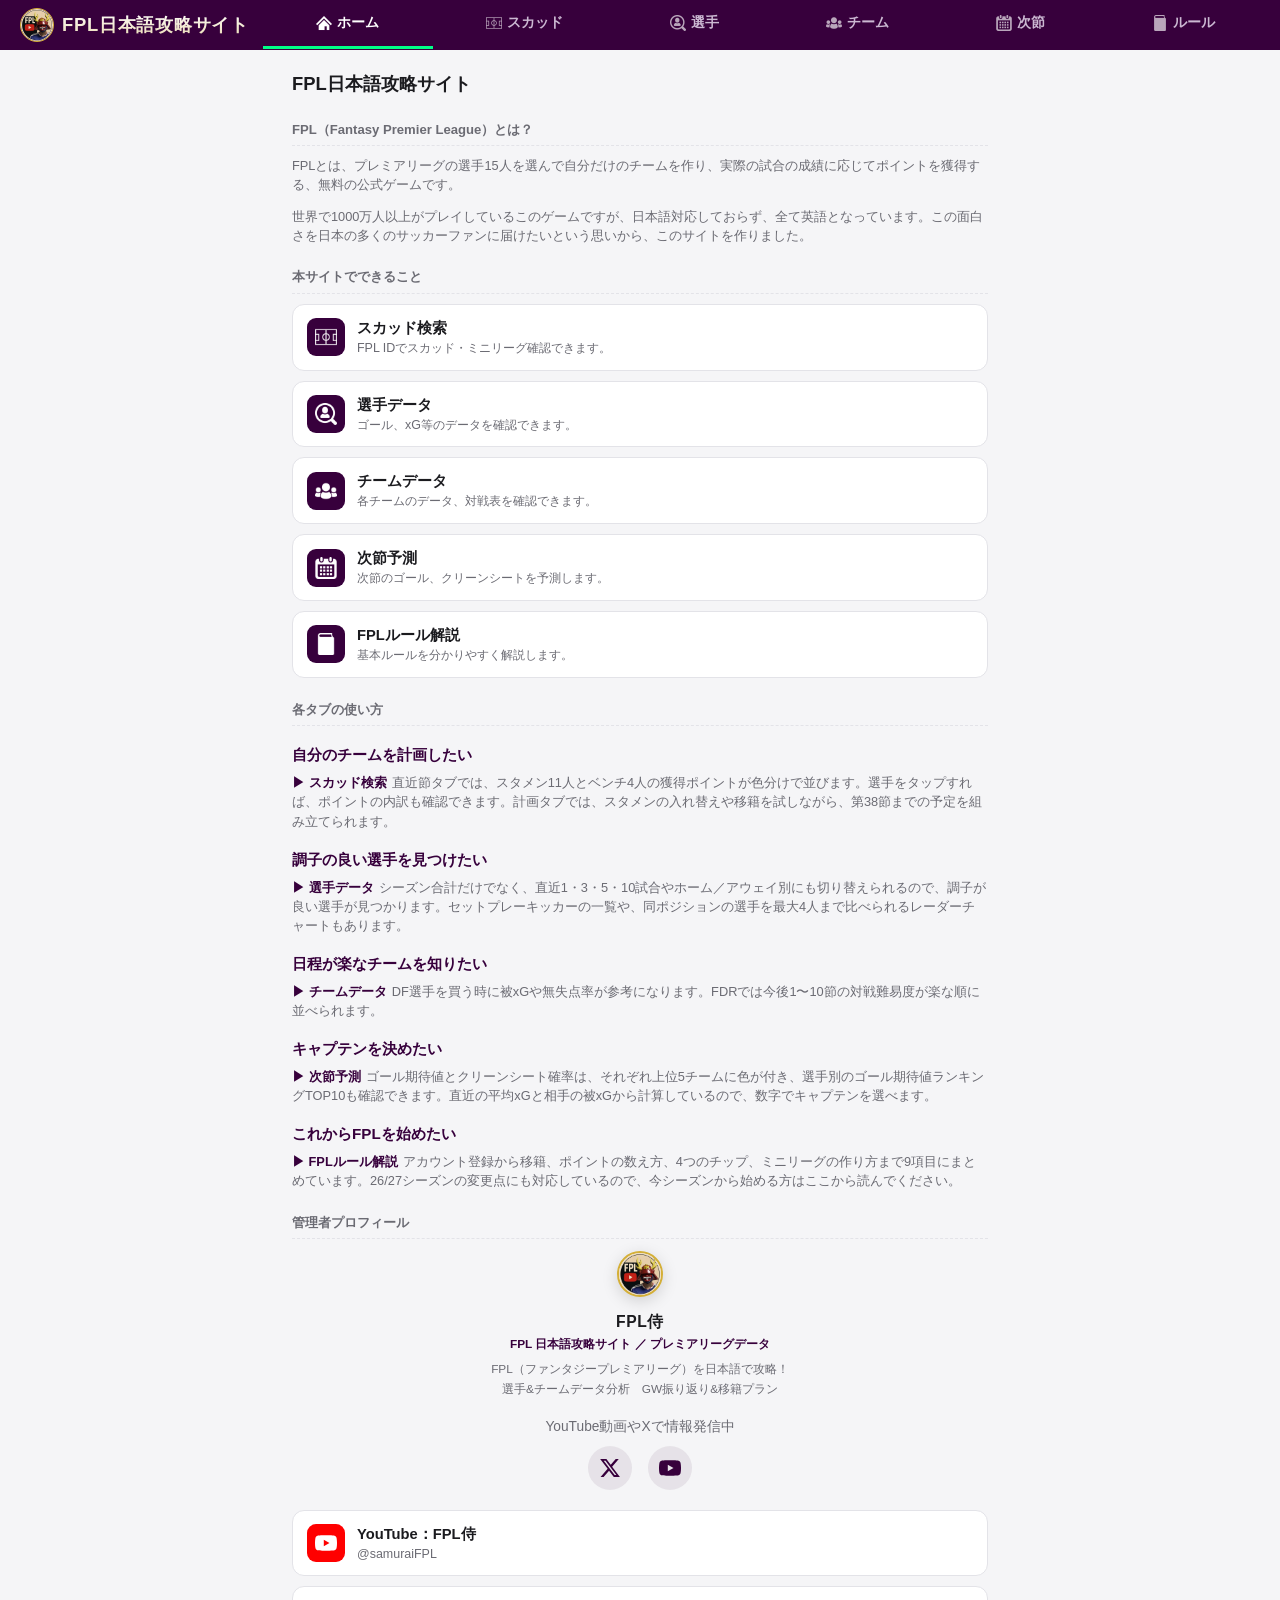
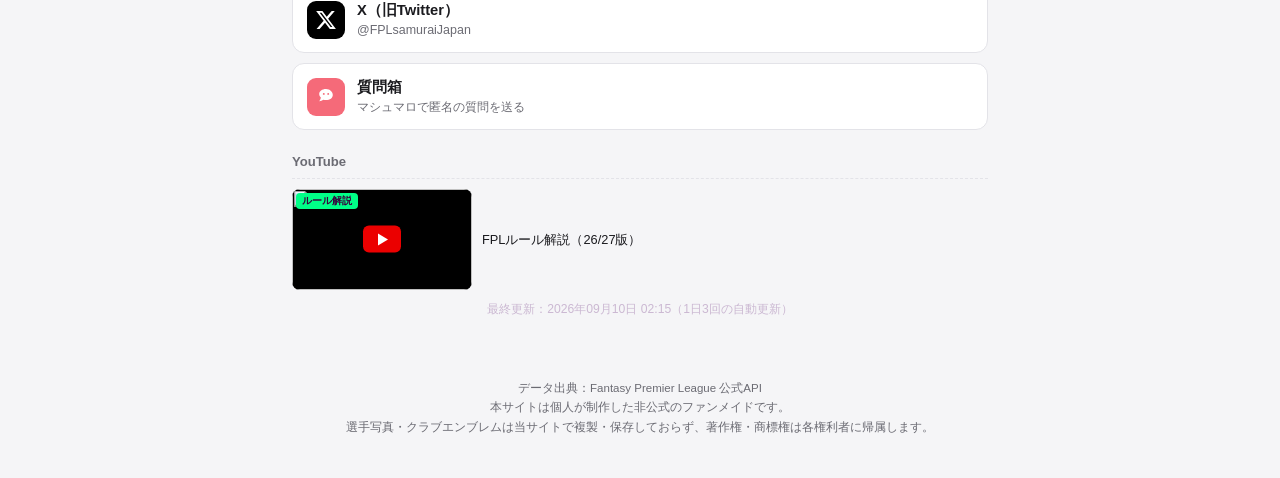
==== commit 74261d03: "管理者プロフィールのSNSアイコンの上に「YouTube動画やXで情報発信中」を追記" ====
--- a/public/index.html
+++ b/public/index.html
@@ -155,6 +155,7 @@
           FPL（ファンタジープレミアリーグ）を日本語で攻略！<br>
           選手&amp;チームデータ分析　GW振り返り&amp;移籍プラン
         </p>
+        <p class="profile-sns-lead">YouTube動画やXで情報発信中</p>
         <div class="sns-links">
           <a class="sns x" href="https://x.com/FPLsamuraiJapan" target="_blank" rel="noopener" aria-label="X" title="X @FPLsamuraiJapan">
             <svg viewBox="0 0 24 24" width="20" height="20" aria-hidden="true"><path fill="currentColor" d="M18.244 2.25h3.308l-7.227 8.26 8.502 11.24h-6.66l-5.214-6.817L4.99 21.75H1.68l7.73-8.835L1.254 2.25H8.08l4.713 6.231 5.45-6.231Zm-1.161 17.52h1.833L7.084 4.126H5.117L17.083 19.77Z"/></svg>
--- a/public/style.css
+++ b/public/style.css
@@ -354,6 +354,13 @@
   line-height: 1.7;
   margin: 0 0 18px;
 }
+/* SNSアイコンの上に置く一言。アイコンだけでは何のリンクか伝わらないので、
+   どこで発信しているかを文字でも示す（検索エンジンにも運営実態として伝わる） */
+.profile-sns-lead {
+  font-size: 0.86rem;
+  color: var(--muted);
+  margin: 0 0 8px;
+}
 .sns-links {
   display: flex;
   justify-content: center;
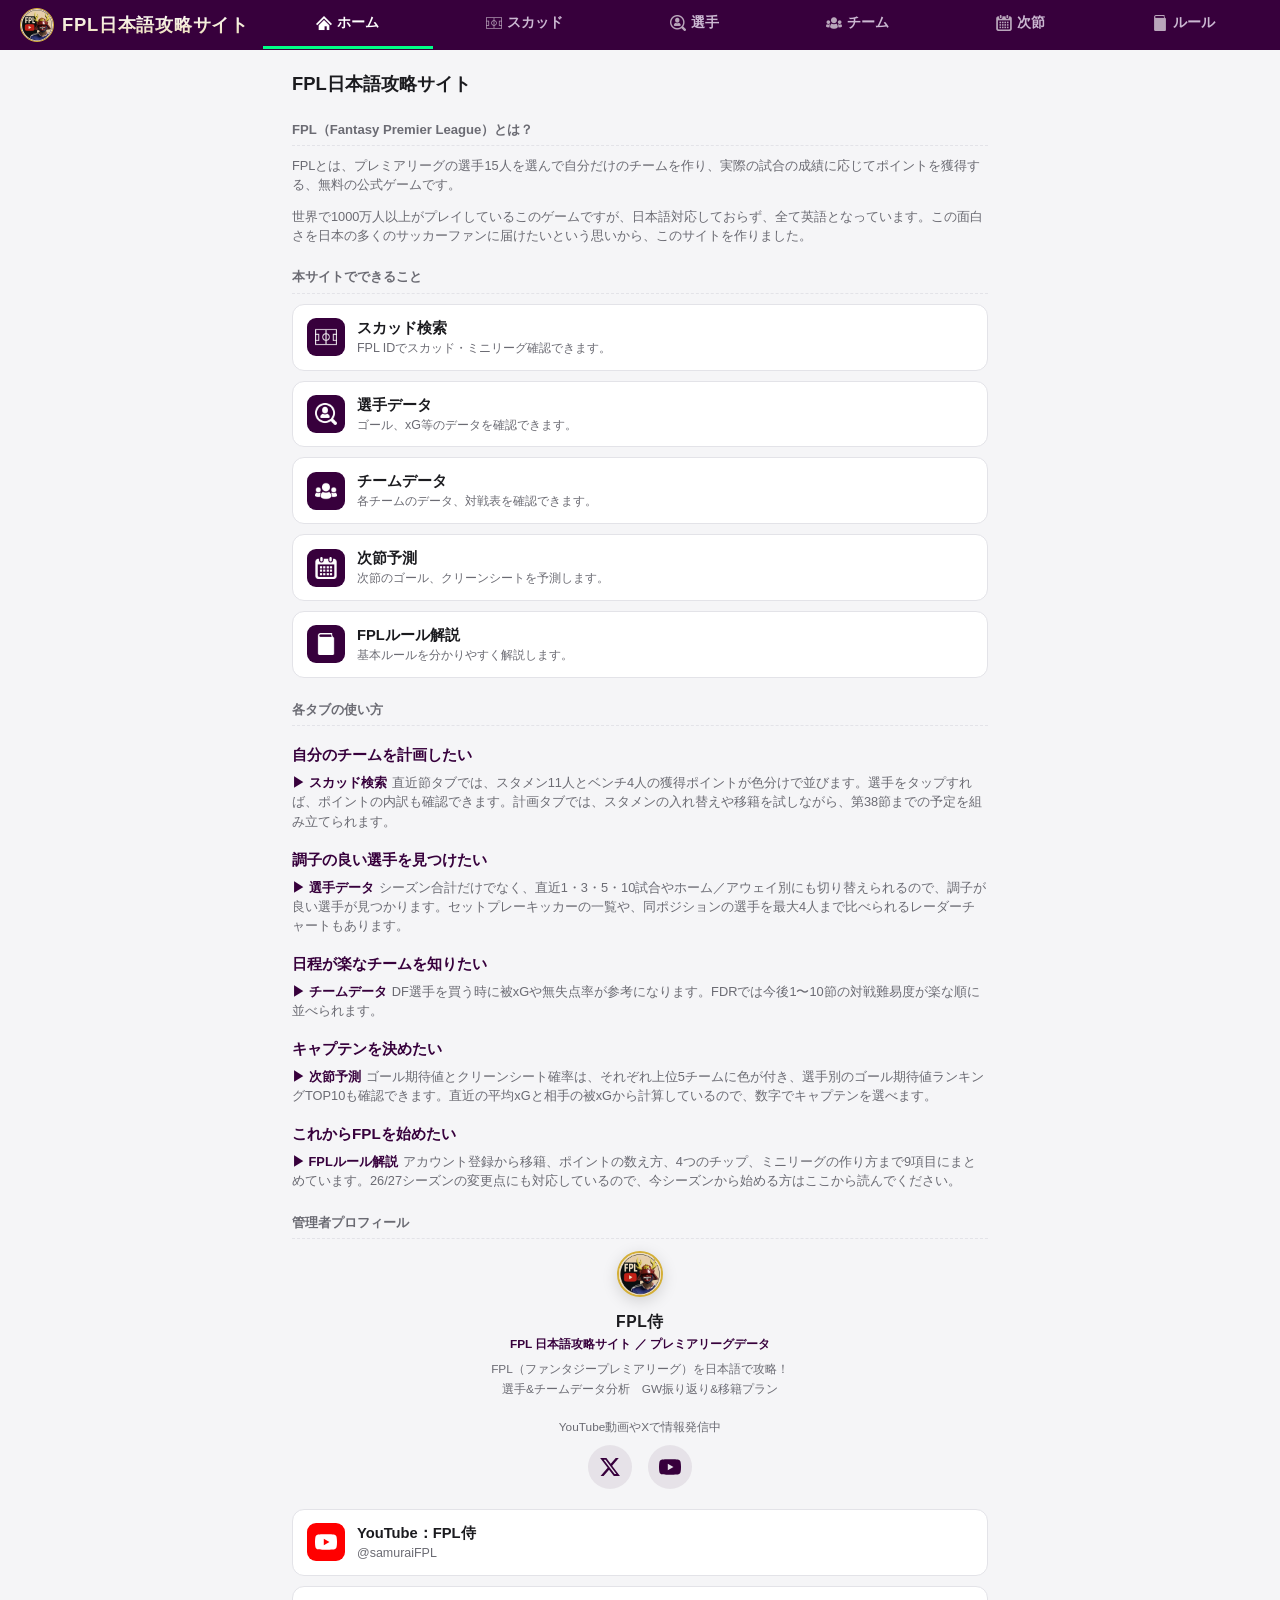
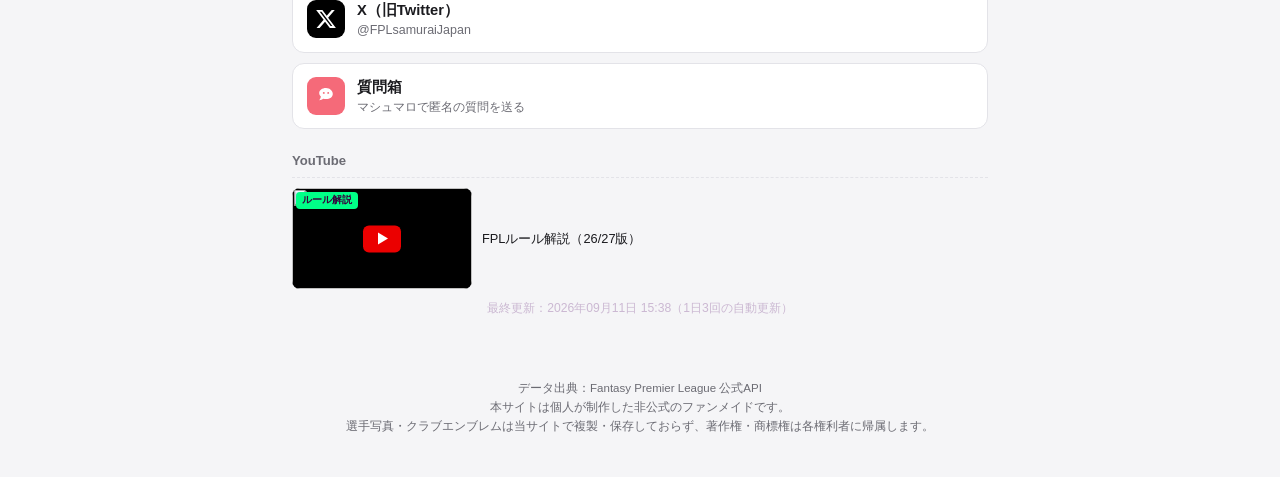
==== commit 68a57ff1: "公開ページのHTML・XMLから <!-- --> コメントを全29件削除し、残すべき設計メモは CLAUDE.md の「画面の設計メモ」に移した（コメント以外の中身は変更なし） Co-Authore" ====
--- a/public/index.html
+++ b/public/index.html
@@ -4,22 +4,17 @@
   <meta charset="UTF-8">
   <meta name="viewport" content="width=device-width, initial-scale=1.0">
 
-  <!-- 基本SEO -->
   <title>FPL日本語攻略サイト | FPL侍</title>
   <meta name="description" content="FPL（ファンタジー・プレミアリーグ）を日本語で攻略。選手・チームのデータ分析、xG・コスパ・無失点率、次節の対戦難易度予測、マイチームのスカッド編集・移籍シミュレーションができる無料サイトです。">
   <meta name="keywords" content="FPL,ファンタジープレミアリーグ,Fantasy Premier League,プレミアリーグ,データ,攻略,xG,移籍,キャプテン,日本語">
   <meta name="theme-color" content="#37003c">
   <link rel="canonical" href="https://fplsamurai.com/">
-  <!-- ファビコンは全ページ読み込みで取得されるので小さいものを別に置く。
-       logo.png（256px）はOGPとホーム画面追加アイコン専用 -->
   <link rel="icon" href="favicon.png" type="image/png">
   <link rel="apple-touch-icon" href="logo.png">
 
-  <!-- 画像CDNへ事前接続（選手写真・エンブレム・YouTubeサムネの初回表示を少し速く） -->
   <link rel="preconnect" href="https://resources.premierleague.com">
   <link rel="preconnect" href="https://i.ytimg.com">
 
-  <!-- OGP（X・LINE・Facebook等で共有した時の表示） -->
   <meta property="og:type" content="website">
   <meta property="og:site_name" content="FPL侍">
   <meta property="og:title" content="FPL日本語データ・攻略サイト | FPL侍">
@@ -28,15 +23,12 @@
   <meta property="og:image" content="https://fplsamurai.com/logo.png">
   <meta property="og:locale" content="ja_JP">
 
-  <!-- Twitter（X）カード -->
   <meta name="twitter:card" content="summary">
   <meta name="twitter:site" content="@FPLsamuraiJapan">
   <meta name="twitter:title" content="FPL日本語データ・攻略サイト | FPL侍">
   <meta name="twitter:description" content="選手・チームのデータ分析、次節の対戦難易度予測、マイチームのスカッド編集・移籍シミュレーションができる、FPLの日本語攻略サイト。">
   <meta name="twitter:image" content="https://fplsamurai.com/logo.png">
 
-
-  <!-- 構造化データ：サイトと運営者（検索結果でのブランド認識用。SNSは sameAs で紐づける） -->
   <script type="application/ld+json">
   {
     "@context": "https://schema.org",
@@ -75,7 +67,6 @@
 </head>
 <body>
 
-  <!-- トップバー：ロゴ＋タイトル＋メニュー（PC=1段／スマホ=2段） -->
   <header class="topbar">
     <a class="brand" href="#home" id="brand-home" aria-label="ホームへ">
       <picture><source srcset="logo.webp" type="image/webp"><img class="brand-logo" src="logo.png" alt="FPL侍" onerror="this.style.display='none'"></picture>
@@ -93,18 +84,11 @@
 
   <main>
 
-    <!-- ============ ホーム（プロフィール） ============ -->
     <section id="panel-home" class="panel is-active">
       <div class="profile">
 
-        <!-- ホームの先頭。初見の人が最初に読む1行なので、ここでサイトの主題を出す。
-             ページ内で唯一の h1（旧h1は下の .profile-name「FPL侍」だったが、ブランド名
-             だけでは何のサイトか伝わらず、検索エンジンに渡す情報も無かった）。
-             書式は各タブの見出し(.panel h2)と同一にしてある（.home-lead 側で揃えている）。 -->
         <h1 class="home-lead">FPL日本語攻略サイト</h1>
 
-        <!-- FPLを知らない人向けの説明。1段落目でゲームそのものを、2段落目でこのサイトを
-             作った理由を書く。検索から来た人が「何のサイトか」を判断する場所。 -->
         <h2 class="profile-section">FPL（Fantasy Premier League）とは？</h2>
         <p class="note">
           FPLとは、プレミアリーグの選手15人を選んで自分だけのチームを作り、実際の試合の成績に応じてポイントを獲得する、無料の公式ゲームです。
@@ -113,9 +97,6 @@
           世界で1000万人以上がプレイしているこのゲームですが、日本語対応しておらず、全て英語となっています。この面白さを日本の多くのサッカーファンに届けたいという思いから、このサイトを作りました。
         </p>
 
-        <!-- カード群の区切り。以前は「目次」だったが、同じページ内の見出しへ飛ぶわけでは
-             なく別タブ・別ページへの導線なので実態に合わせた。/rules/ 内の本物の目次とも
-             紛らわしかった。見出しレベルは h2（YouTube欄などと同じ .profile-section の書式）。 -->
         <h2 class="profile-section">本サイトでできること</h2>
         <button class="linkcard nav-card" data-go="myteam"><span class="lc-ic data"><img class="lc-ic-img" src="icons/myteam.png" alt=""></span><span class="lc-body"><span class="lc-title">スカッド検索</span><span class="lc-sub">FPL IDでスカッド・ミニリーグ確認できます。</span></span></button>
         <button class="linkcard nav-card" data-go="players"><span class="lc-ic data"><img class="lc-ic-img" src="icons/player.png" alt=""></span><span class="lc-body"><span class="lc-title">選手データ</span><span class="lc-sub">ゴール、xG等のデータを確認できます。</span></span></button>
@@ -123,10 +104,6 @@
         <button class="linkcard nav-card" data-go="next"><span class="lc-ic data"><img class="lc-ic-img" src="icons/next.png" alt=""></span><span class="lc-body"><span class="lc-title">次節予測</span><span class="lc-sub">次節のゴール、クリーンシートを予測します。</span></span></button>
         <a class="linkcard" href="rules/"><span class="lc-ic data"><img class="lc-ic-img" src="icons/rule.png" alt=""></span><span class="lc-body"><span class="lc-title">FPLルール解説</span><span class="lc-sub">基本ルールを分かりやすく解説します。</span></span></a>
 
-        <!-- カードは「どこへ行けるか」の導線なので1行に抑え、各タブで実際に何ができるかは
-             ここにまとめて置く。カードの中に長文を入れると5枚が1画面に収まらなくなり、
-             動画・X投稿の素材として使いにくくなるため、セクションを分けている。
-             見出しは h2（セクション）→ h3（各タブ）の階層にしてある。 -->
         <h2 class="profile-section">各タブの使い方</h2>
 
         <h3 class="home-h3">自分のチームを計画したい</h3>
@@ -144,9 +121,6 @@
         <h3 class="home-h3">これからFPLを始めたい</h3>
         <p class="note"><a class="home-go" href="rules/">▶︎ FPLルール解説</a>アカウント登録から移籍、ポイントの数え方、4つのチップ、ミニリーグの作り方まで9項目にまとめています。26/27シーズンの変更点にも対応しているので、今シーズンから始める方はここから読んでください。</p>
 
-        <!-- 運営者の情報はデータへの導線より下。初見の人がまず知りたいのは
-             サイトで何ができるかで、誰がやっているかではないため。
-             区切りは「目次」「YouTube」と同じ .profile-section で書式を揃える。 -->
         <h2 class="profile-section">管理者プロフィール</h2>
         <picture><source srcset="logo.webp" type="image/webp"><img class="profile-logo" src="logo.png" alt="FPL侍" onerror="this.style.display='none'"></picture>
         <p class="profile-name">FPL侍</p>
@@ -165,7 +139,6 @@
           </a>
         </div>
 
-        <!-- SNS・外部リンクカード -->
         <a class="linkcard" href="https://www.youtube.com/@samuraiFPL" target="_blank" rel="noopener">
           <span class="lc-ic yt"><svg viewBox="0 0 24 24" width="22" height="22"><path fill="currentColor" d="M23.5 6.2a3.02 3.02 0 0 0-2.12-2.14C19.5 3.55 12 3.55 12 3.55s-7.5 0-9.38.51A3.02 3.02 0 0 0 .5 6.2 31.4 31.4 0 0 0 0 12a31.4 31.4 0 0 0 .5 5.8 3.02 3.02 0 0 0 2.12 2.14c1.88.51 9.38.51 9.38.51s7.5 0 9.38-.51a3.02 3.02 0 0 0 2.12-2.14A31.4 31.4 0 0 0 24 12a31.4 31.4 0 0 0-.5-5.8ZM9.6 15.6V8.4l6.2 3.6-6.2 3.6Z"/></svg></span>
           <span class="lc-body"><span class="lc-title">YouTube：FPL侍</span><span class="lc-sub">@samuraiFPL</span></span>
@@ -179,7 +152,6 @@
           <span class="lc-body"><span class="lc-title">質問箱</span><span class="lc-sub">マシュマロで匿名の質問を送る</span></span>
         </a>
 
-        <!-- YouTube：ルール解説（固定）＋最新動画2本（自動取得・横動画） -->
         <h2 class="profile-section">YouTube</h2>
         <div class="yt-list" id="yt-grid">
           <a class="yt-card-h" href="https://youtu.be/g9Mkt1CIMZc" target="_blank" rel="noopener">
@@ -192,12 +164,10 @@
           </a>
         </div>
 
-
         <p class="updated" id="updated">読み込み中…</p>
       </div>
     </section>
 
-    <!-- ============ 選手 ============ -->
     <section id="panel-players" class="panel">
       <h2>選手データ</h2>
       <div class="subtabs scrollable" data-group="players">
@@ -212,7 +182,6 @@
       <div id="players-content"></div>
     </section>
 
-    <!-- ============ チーム ============ -->
     <section id="panel-teams" class="panel">
       <h2>チームデータ</h2>
       <div class="subtabs scrollable" data-group="teams">
@@ -227,7 +196,6 @@
       <div id="teams-content"></div>
     </section>
 
-    <!-- ============ 次節 ============ -->
     <section id="panel-next" class="panel">
       <h2>次節データ</h2>
       <div class="subtabs" data-group="next">
@@ -238,7 +206,6 @@
       <div id="next-content"></div>
     </section>
 
-    <!-- ============ マイチーム ============ -->
     <section id="panel-myteam" class="panel">
       <h2>スカッド検索</h2>
       <p class="note">
@@ -253,13 +220,8 @@
       <div id="myteam-result"></div>
     </section>
 
-    <!-- ============ ルール解説 ============ -->
-
   </main>
 
-  <!-- 「複製・保存しておらず」は事実の記述。選手写真・エンブレムは公式CDNへの
-       ホットリンクで、リポジトリにも data.json にも画像を持っていない。
-       この構造を変えるとこの一文が虚偽になるので、画像のローカル保存は禁止（CLAUDE.md参照）。 -->
   <footer class="site-footer">
     <p>データ出典：Fantasy Premier League 公式API</p>
     <p>本サイトは個人が制作した非公式のファンメイドです。</p>
--- a/public/style.css
+++ b/public/style.css
@@ -40,13 +40,9 @@
   color: #cbb8d2;
 }
 
-/* SNSリンク（ヘッダー） */
-.sns-links {
-  display: flex;
-  justify-content: center;
-  gap: 14px;
-  margin-top: 10px;
-}
+/* SNSアイコン（管理者プロフィール）。
+   以前ここに .sns-links の並び指定もあったが、後方で同じセレクタが上書きしていて
+   効いていなかったため削除した。並び方は下の方の .sns-links を参照。 */
 /* 白文字＋白14%の背景は、濃いヘッダー用の配色。明るい本文背景(#f5f5f7)の上では
    実質「白地に白」(1.08:1)で見えなかったため、ブランドの紫に変更した(13.3:1)。
    44pxはタップ目標の推奨サイズ。 */
@@ -348,19 +344,17 @@
   font-weight: 700;
   margin: 0 0 10px;
 }
-.profile-bio {
+/* .profile-sns-lead ＝ SNSアイコンの上の一言。アイコンだけでは何のリンクか
+   伝わらないので文字でも示す。書式は bio と同じルールに相乗りさせ、
+   片方だけサイズを変えて揃わなくなるのを防ぐ（下余白だけ別に詰める）。 */
+.profile-bio,
+.profile-sns-lead {
   font-size: 0.86rem;
   color: var(--muted);
   line-height: 1.7;
   margin: 0 0 18px;
 }
-/* SNSアイコンの上に置く一言。アイコンだけでは何のリンクか伝わらないので、
-   どこで発信しているかを文字でも示す（検索エンジンにも運営実態として伝わる） */
-.profile-sns-lead {
-  font-size: 0.86rem;
-  color: var(--muted);
-  margin: 0 0 8px;
-}
+.profile-sns-lead { margin-bottom: 8px; }
 .sns-links {
   display: flex;
   justify-content: center;
@@ -476,7 +470,8 @@
 .profile-logo { width: 46px; height: 46px; border-width: 2px; margin-top: 2px; }
 .profile-name { font-size: 0.98rem; margin: 6px 0 2px; }
 .profile-tag  { font-size: 0.74rem; margin-bottom: 5px; }
-.profile-bio  { font-size: 0.74rem; }
+.profile-bio,
+.profile-sns-lead { font-size: 0.74rem; }
 /* 「各タブの使い方」で、説明文の頭に置くタブへのリンク。
    見出し＝やりたいこと、この行＝行き先、という役割分担。
    説明文と同じ行に続けるので inline のまま太字＋紫で差をつける。 */
@@ -1944,6 +1939,11 @@
 button.mt-stat-btn .mt-stat-v {
   border-bottom: 1.5px dashed var(--pl-purple);
 }
+/* 点線の下線（1.5px）のぶん値の行が高くなり、計画タブのボックスが直近節タブより
+   1.5px高くなっていた（直近節 47.8px／計画 49.3px）。下線は残したまま、
+   その高さだけ打ち消して両タブのボックスを同じ大きさにそろえる */
+button.mt-stat-btn .mt-stat-v,
+.mt-stat-chip select { margin-bottom: -1.5px; }
 /* WC・FHの節はFTが∞になるので、手動変更のボタンは無効化する */
 button.mt-stat-btn:disabled { opacity: 0.45; cursor: default; }
 button.mt-stat-btn:disabled .mt-stat-v { border-bottom-color: transparent; }
@@ -1964,6 +1964,26 @@
   text-align-last: center;
   cursor: pointer;
 }
+
+/* 資金の▲▼。FT数と同じく手で直せる値なので、移籍/FTの「✎」と同じく見出しの行に横並びで置く。
+   金額の横だとスマホ（中身の幅75px）では「£-6.6m」（51px）でも溢れ、
+   縦に積むと直近節タブよりボックスが高くなる（48→55px）ため。
+   見出しの文字の行（0.6rem）より背が高いと、そのぶんボックスが直近節より高くなるので、
+   高さ12px・行の上端揃えにして行の高さを変えないようにしている */
+.mt-bank-adj { display: inline-flex; gap: 2px; margin-left: 4px; vertical-align: top; }
+.mt-bank-adj button {
+  width: 16px;
+  height: 12px;
+  padding: 0;
+  border: none;
+  border-radius: 3px;
+  background: #f1ecf3;
+  color: var(--pl-purple);
+  font-size: 0.5rem;
+  line-height: 12px;
+  cursor: pointer;
+}
+.mt-bank-adj button:active { background: var(--pl-purple); color: #fff; }
 
 /* この節の移籍プラン（OUT→IN一覧）＋リセット */
 .mt-transfers {
@@ -2017,6 +2037,17 @@
 .mt-tr-side.in .mt-tr-tag { background: #e6f7ee; color: var(--easy); }
 .mt-tr-arrow { color: var(--muted); flex: 0 0 auto; }
 .mt-tr-none { font-size: 0.8rem; color: var(--muted); padding: 4px 0; }
+/* 同じクラブ4人以上のときの警告。移籍プラン欄のヘッダー直下に、該当する間ずっと出す */
+.mt-tr-warn {
+  text-align: center;
+  font-size: 0.78rem;
+  font-weight: 700;
+  color: var(--hard);
+  background: #fde8e8;
+  border-radius: 8px;
+  padding: 6px 10px;
+  margin: 2px 0 6px;
+}
 /* 計画タブのGWナビ（LiveFPL風 ‹前／第N節／次›） */
 .mt-gwnav {
   display: flex;
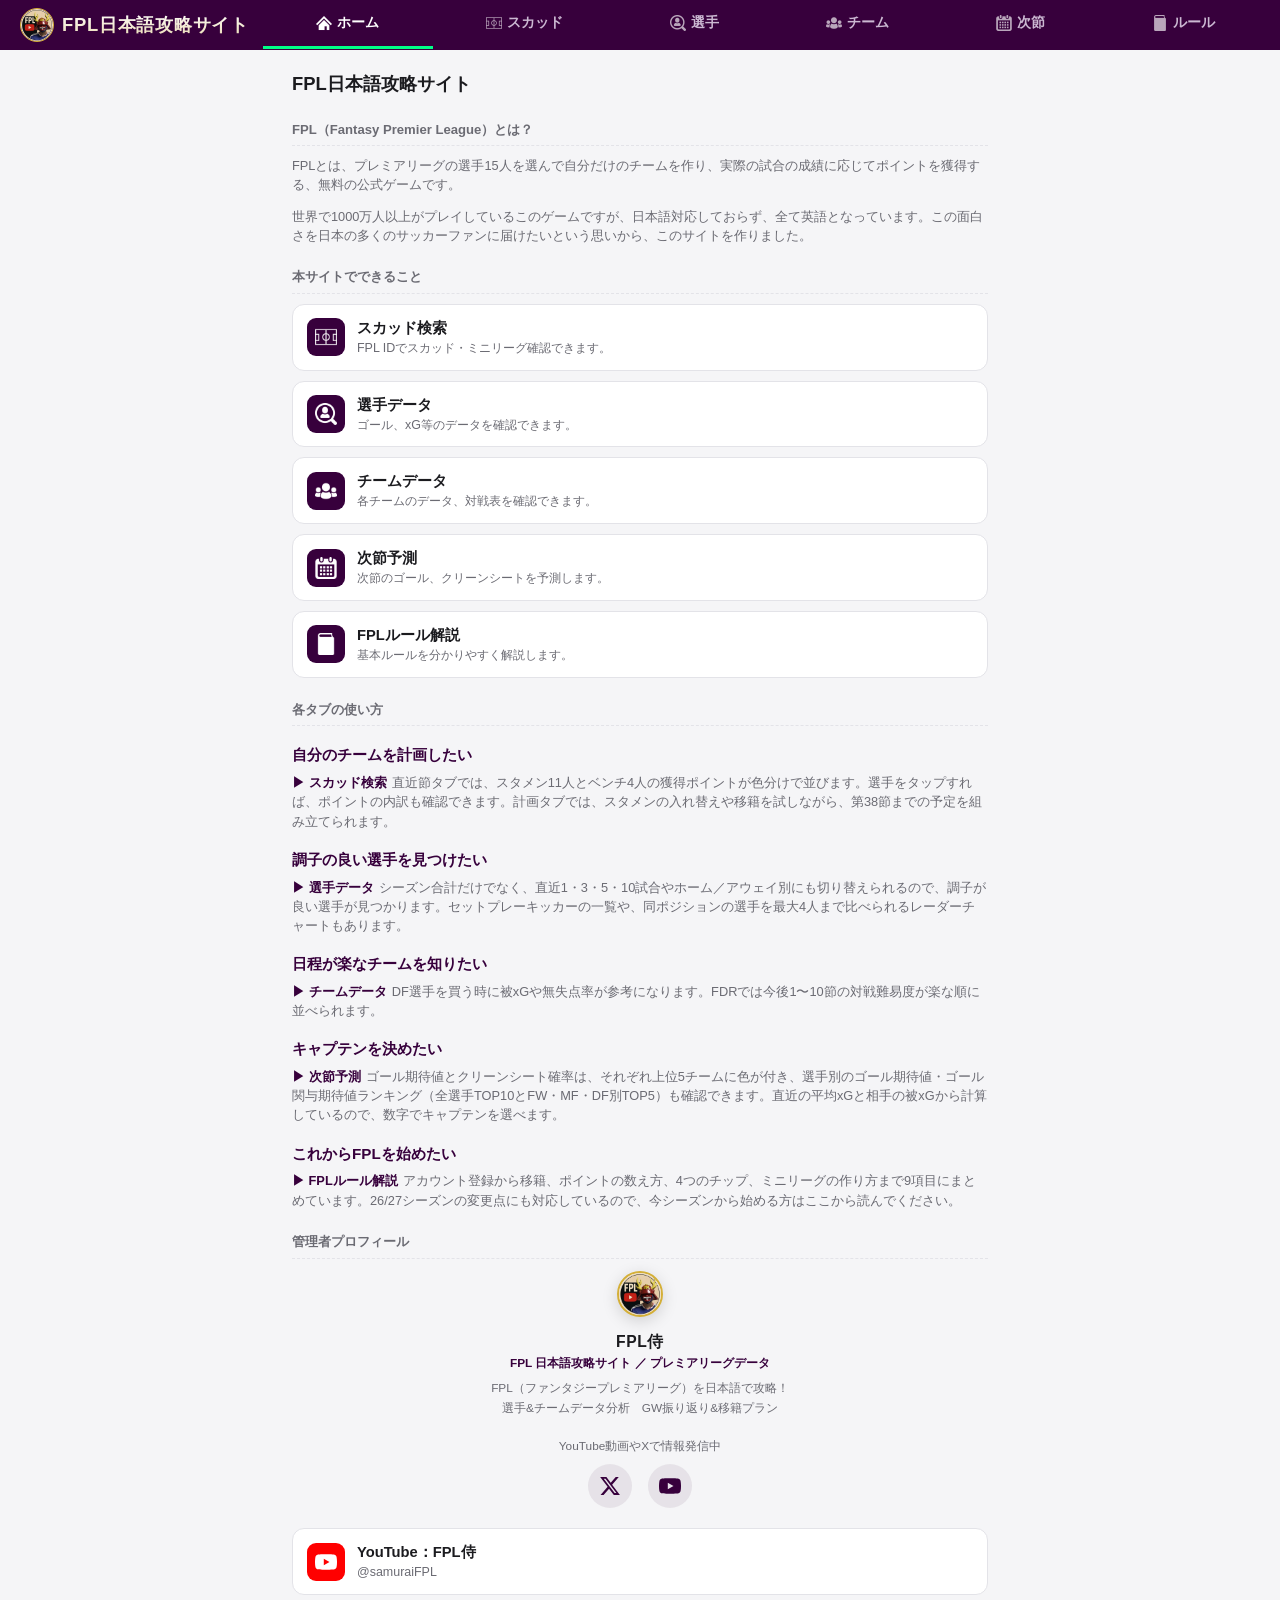
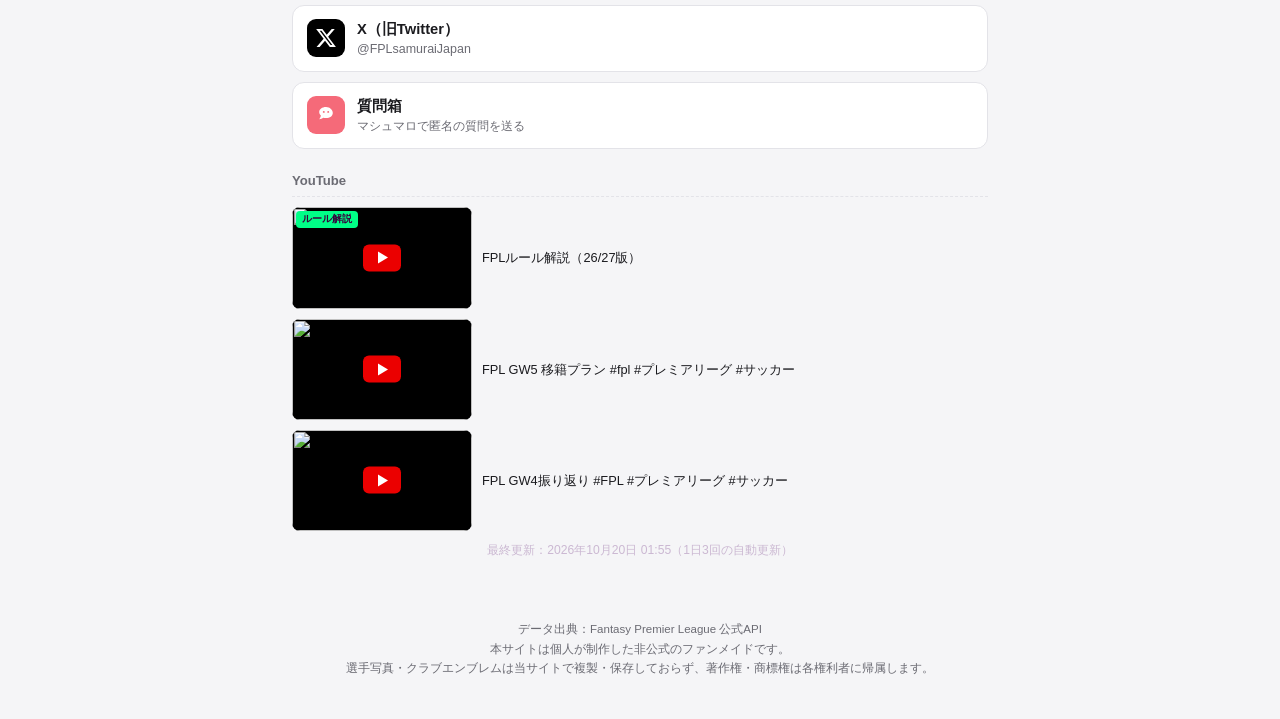
==== commit 316cb02c: "次節予測のランキングに切り替えを追加：チーム別は「ゴール／クリーンシート」、選手別は「ゴール／ゴールorアシスト」で、選手別は全選手TOP10＋FW・MF・DF別TOP5（ゴール関与期待値はxGIで計" ====
--- a/public/index.html
+++ b/public/index.html
@@ -116,7 +116,7 @@
         <p class="note"><a class="home-go" href="#teams">▶︎ チームデータ</a>DF選手を買う時に被xGや無失点率が参考になります。FDRでは今後1〜10節の対戦難易度が楽な順に並べられます。</p>
 
         <h3 class="home-h3">キャプテンを決めたい</h3>
-        <p class="note"><a class="home-go" href="#next">▶︎ 次節予測</a>ゴール期待値とクリーンシート確率は、それぞれ上位5チームに色が付き、選手別のゴール期待値ランキングTOP10も確認できます。直近の平均xGと相手の被xGから計算しているので、数字でキャプテンを選べます。</p>
+        <p class="note"><a class="home-go" href="#next">▶︎ 次節予測</a>ゴール期待値とクリーンシート確率は、それぞれ上位5チームに色が付き、選手別のゴール期待値・ゴール関与期待値ランキング（全選手TOP10とFW・MF・DF別TOP5）も確認できます。直近の平均xGと相手の被xGから計算しているので、数字でキャプテンを選べます。</p>
 
         <h3 class="home-h3">これからFPLを始めたい</h3>
         <p class="note"><a class="home-go" href="rules/">▶︎ FPLルール解説</a>アカウント登録から移籍、ポイントの数え方、4つのチップ、ミニリーグの作り方まで9項目にまとめています。26/27シーズンの変更点にも対応しているので、今シーズンから始める方はここから読んでください。</p>
--- a/public/style.css
+++ b/public/style.css
@@ -1115,6 +1115,9 @@
   font-size: 0.85rem;
 }
 table.rich.tbl-fdr tbody tr:nth-child(even) td.fdr-total { background: #e7e7e7; }
+/* FDRタブ：節数プルダウンの下のボタン列（◀︎前へ／チーム／次へ▶︎）は「直近」タブの .recent-seg をそのまま使う。
+   端の節で押せない前へ・次へだけ薄くする。チームは絞り込み中に .is-on で塗られる */
+.fdr-seg button:disabled { opacity: 0.4; cursor: default; }
 
 /* 公式FDRの5段階（1=とても弱い … 5=とても強い） */
 table.rich td.fx-cell.fdr-1 { background: #12fc7a; color: #1b1b1f; }
@@ -1550,6 +1553,23 @@
   font-size: 1rem;
   color: var(--pl-purple);
 }
+/* 見出し1段目の「チーム別データ」「選手別データ」。下に点線を引き、2段目の見出しは線のすぐ下に置く */
+.pgr-group {
+  margin: 22px 0 8px;
+  font-size: 1rem;
+  font-weight: 700;
+  color: var(--pl-purple);
+}
+.pgr-group + .pgr-title { margin-top: 8px; }
+/* 選手別データの「ゴール／クリーンシート」「ゴール／ゴールorアシスト」の切り替え。見た目は日程／予測のサブタブと共通 */
+.pgr-group + .pgr-modes { margin-top: 8px; }
+.pgr-set > .pgr-title:first-child { margin-top: 0; }
+/* 予測タブの区切り（第◯節・チーム別データ・選手別データの下）。ホームの .profile-section と同じ点線 */
+.gw-head.sec-line,
+.pgr-group {
+  padding-bottom: 6px;
+  border-bottom: 1px dashed var(--border);
+}
 .pgr {
   background: var(--card);
   border: 0.5px solid #ececf0;
@@ -1661,6 +1681,16 @@
   .pgr-opp { font-size: 0.72rem; }
   .pgr-xg { font-size: 0.8rem; }
   .pgr-photo { width: 24px; height: 30px; }
+}
+/* チーム別ランキング TOP5：xG平均の列が無い4列版。CS%は上の対戦カードの色付けと同じ緑 */
+.pgr-team-rank .pgr-head,
+.pgr-team-rank .pgr-row { grid-template-columns: 26px minmax(0, 1fr) 104px 60px; }
+.pgr-team-rank .team-badge { width: 26px; height: 26px; flex: none; }
+.pgr-exp.pgr-exp-cs { background: #d7eede; }
+@media (max-width: 480px) {
+  .pgr-team-rank .pgr-head,
+  .pgr-team-rank .pgr-row { grid-template-columns: 20px minmax(0, 1fr) 72px 56px; }
+  .pgr-team-rank .team-badge { width: 22px; height: 22px; }
 }
 
 /* ---------- 次節の日程（カード形式） ---------- */
@@ -1931,7 +1961,7 @@
 .mt-stat-l { font-size: 0.6rem; color: var(--muted); }
 .mt-stat-v { font-size: 0.85rem; font-weight: 800; color: var(--pl-purple); }
 .mt-stat-v.neg { color: var(--hard); }
-/* タップで変更できるステータス（移籍/FT）。破線下線で「押せる」ことを示す */
+/* タップで変更できるステータス（移籍数/FT）。破線下線で「押せる」ことを示す */
 button.mt-stat-btn {
   font: inherit;
   cursor: pointer;
@@ -1965,7 +1995,7 @@
   cursor: pointer;
 }
 
-/* 資金の▲▼。FT数と同じく手で直せる値なので、移籍/FTの「✎」と同じく見出しの行に横並びで置く。
+/* 資金の▲▼。FT数と同じく手で直せる値なので、移籍数/FTの「✎」と同じく見出しの行に横並びで置く。
    金額の横だとスマホ（中身の幅75px）では「£-6.6m」（51px）でも溢れ、
    縦に積むと直近節タブよりボックスが高くなる（48→55px）ため。
    見出しの文字の行（0.6rem）より背が高いと、そのぶんボックスが直近節より高くなるので、
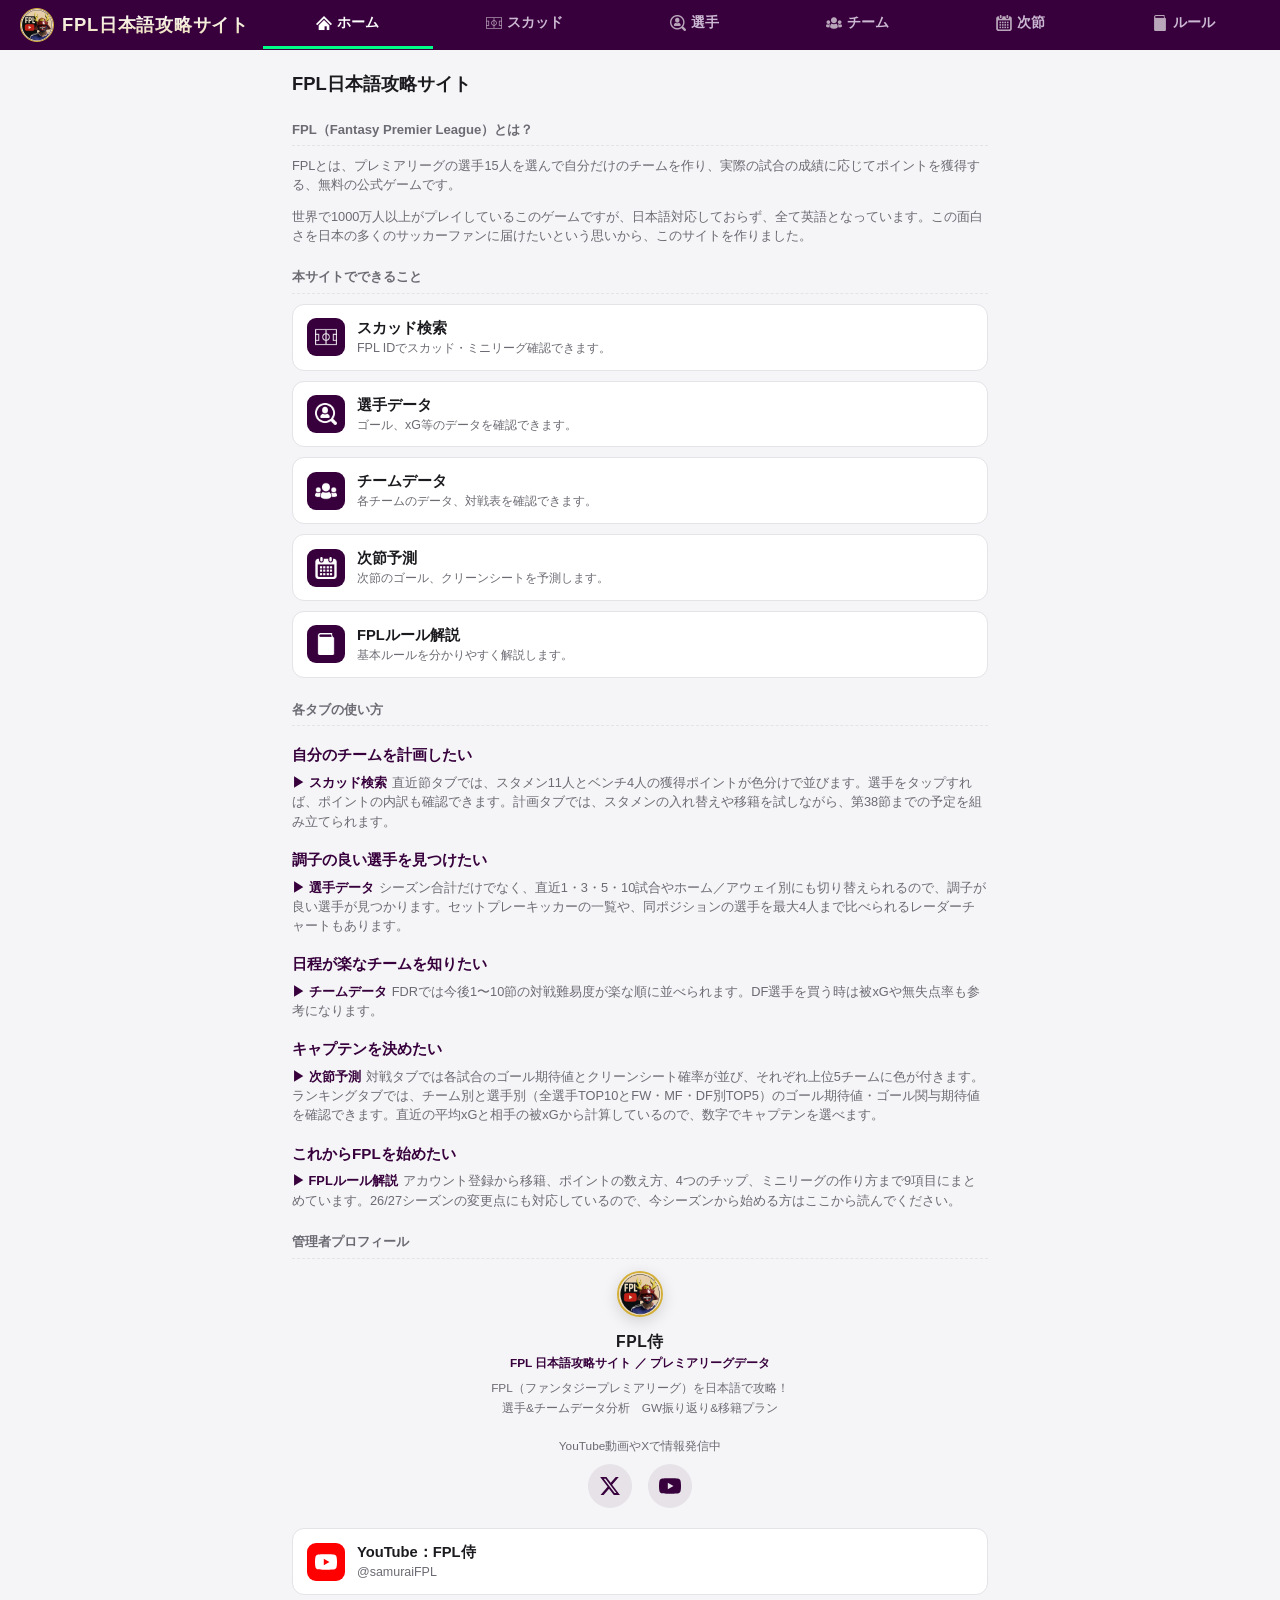
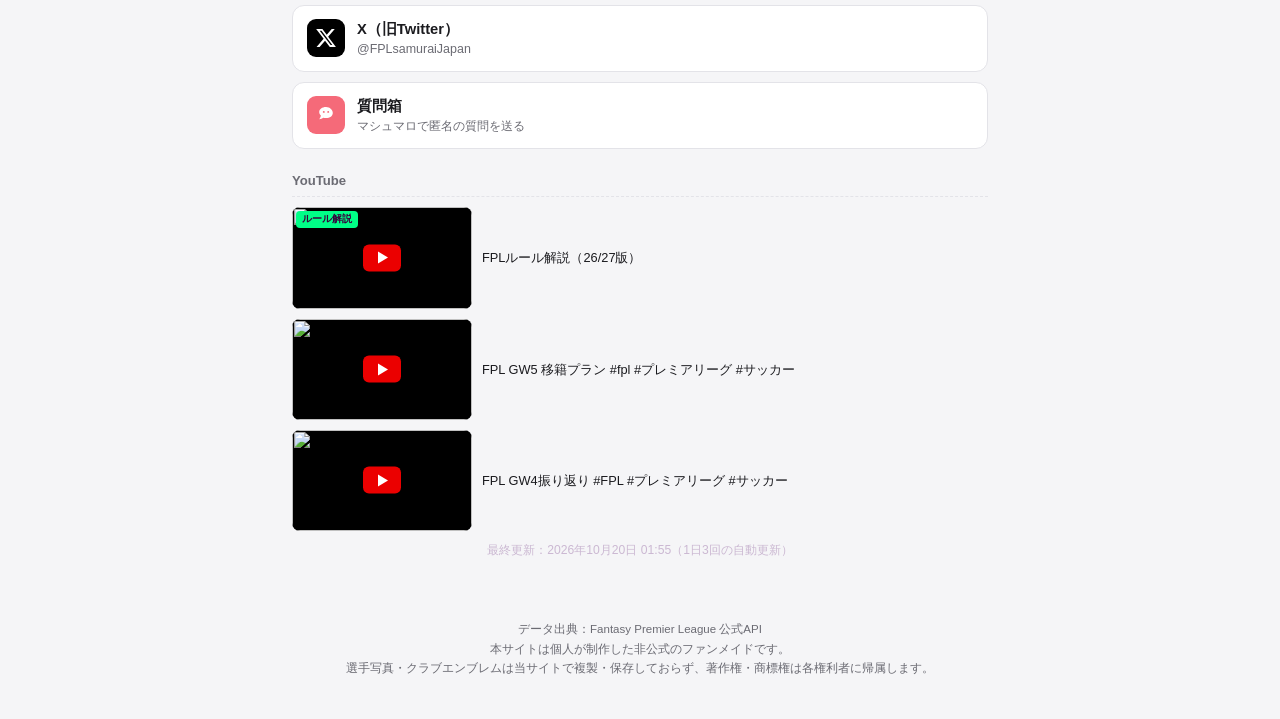
==== commit 58a610f2: "次節タブを「対戦／ランキング」に再編：日程と予測を対戦カード1枚にまとめ（日時はカード外の見出し行、相手の強さは削除）、ランキングは「チームランキング／選手ランキング」と「〇〇 TOP5」の見出しに。" ====
--- a/public/index.html
+++ b/public/index.html
@@ -113,10 +113,10 @@
         <p class="note"><a class="home-go" href="#players">▶︎ 選手データ</a>シーズン合計だけでなく、直近1・3・5・10試合やホーム／アウェイ別にも切り替えられるので、調子が良い選手が見つかります。セットプレーキッカーの一覧や、同ポジションの選手を最大4人まで比べられるレーダーチャートもあります。</p>
 
         <h3 class="home-h3">日程が楽なチームを知りたい</h3>
-        <p class="note"><a class="home-go" href="#teams">▶︎ チームデータ</a>DF選手を買う時に被xGや無失点率が参考になります。FDRでは今後1〜10節の対戦難易度が楽な順に並べられます。</p>
+        <p class="note"><a class="home-go" href="#teams">▶︎ チームデータ</a>FDRでは今後1〜10節の対戦難易度が楽な順に並べられます。DF選手を買う時は被xGや無失点率も参考になります。</p>
 
         <h3 class="home-h3">キャプテンを決めたい</h3>
-        <p class="note"><a class="home-go" href="#next">▶︎ 次節予測</a>ゴール期待値とクリーンシート確率は、それぞれ上位5チームに色が付き、選手別のゴール期待値・ゴール関与期待値ランキング（全選手TOP10とFW・MF・DF別TOP5）も確認できます。直近の平均xGと相手の被xGから計算しているので、数字でキャプテンを選べます。</p>
+        <p class="note"><a class="home-go" href="#next">▶︎ 次節予測</a>対戦タブでは各試合のゴール期待値とクリーンシート確率が並び、それぞれ上位5チームに色が付きます。ランキングタブでは、チーム別と選手別（全選手TOP10とFW・MF・DF別TOP5）のゴール期待値・ゴール関与期待値を確認できます。直近の平均xGと相手の被xGから計算しているので、数字でキャプテンを選べます。</p>
 
         <h3 class="home-h3">これからFPLを始めたい</h3>
         <p class="note"><a class="home-go" href="rules/">▶︎ FPLルール解説</a>アカウント登録から移籍、ポイントの数え方、4つのチップ、ミニリーグの作り方まで9項目にまとめています。26/27シーズンの変更点にも対応しているので、今シーズンから始める方はここから読んでください。</p>
@@ -185,12 +185,12 @@
     <section id="panel-teams" class="panel">
       <h2>チームデータ</h2>
       <div class="subtabs scrollable" data-group="teams">
-        <button class="subtab is-active" data-key="totals">合計</button>
+        <button class="subtab is-active" data-key="fdr">FDR</button>
+        <button class="subtab" data-key="totals">合計</button>
         <button class="subtab" data-key="recent">直近</button>
         <button class="subtab" data-key="home">ホーム</button>
         <button class="subtab" data-key="away">アウェイ</button>
         <button class="subtab" data-key="by_gw">チーム別</button>
-        <button class="subtab" data-key="fdr">FDR</button>
       </div>
       <p class="note" id="teams-note"></p>
       <div id="teams-content"></div>
@@ -199,8 +199,8 @@
     <section id="panel-next" class="panel">
       <h2>次節データ</h2>
       <div class="subtabs" data-group="next">
-        <button class="subtab is-active" data-key="schedule">日程</button>
-        <button class="subtab" data-key="predict">予測</button>
+        <button class="subtab is-active" data-key="match">対戦</button>
+        <button class="subtab" data-key="ranking">ランキング</button>
       </div>
       <p class="note" id="next-note"></p>
       <div id="next-content"></div>
--- a/public/style.css
+++ b/public/style.css
@@ -1473,9 +1473,10 @@
    左上→左下→右上→右下の順（＝前半5試合が左列、後半5試合が右列）にする */
 .two-cols { display: grid; }
 .two-col { min-width: 0; }
-.two-col:nth-child(2) .pred-head { display: none; }   /* 1列のときの見出し重複を防ぐ */
 
 /* ---------- 次節の予測（対戦カード形式） ---------- */
+/* 1チーム＝1行で「チーム名｜ゴール期待値｜CS%」の3列。
+   見出し行は試合ごとにカードの外（上）に置き、左にキックオフ日時、右に列名を並べる */
 .pred-head,
 .pred-row {
   display: grid;
@@ -1492,8 +1493,11 @@
   text-align: center;
   line-height: 1.25;
 }
-/* 狭い画面では「クリーンシート％」が3行に折れてしまうので CS％ と出す */
-.pred-h-long { display: none; }
+.pred-head .match-time {
+  text-align: left;
+  font-size: 0.78rem;
+  white-space: nowrap;
+}
 .pred-match {
   background: var(--card);
   border: 0.5px solid #ececf0;
@@ -1511,8 +1515,8 @@
   min-width: 0;
 }
 /* チーム名は折り返さず1行。日本語チーム名は最長8文字（クリスタルパレス／
-   ブレントフォード／マンユナイテッド）で、文字送りは約7.97em ぶん。
-   1列表示なら320px幅でも名前欄が117px取れるので 0.85rem(13.6px＝約108px)で収まる */
+   ブレントフォード／マンユナイテッド）で、文字送りは約7.97em ぶん（0.85rem＝約108px）。
+   320px幅でも名前欄が約120px取れるので収まる */
 .pred-tname {
   flex: 1 1 auto;      /* 親の幅をすべて使う（既定の flex:0 1 auto だと文字ぶんしか取らない） */
   min-width: 0;
@@ -1535,14 +1539,7 @@
 }
 @media (min-width: 721px) {
   .two-cols { grid-template-columns: 1fr 1fr; gap: 0 24px; }
-  .two-col:nth-child(2) .pred-head { display: grid; }
-  /* 2列でも本文コンテナが696px固定なので幅は足りる。見出しは正式名称に戻し、
-     数値セルもその文字数に合わせる。名前欄は常に96.7pxで、最長「マンユナイテッド」の
-     約7.97em が収まる上限は12.13pxなので余裕をみて0.72rem */
-  .pred-head, .pred-row { grid-template-columns: minmax(0, 1fr) 84px 92px; gap: 8px; }
-  .pred-h-long { display: inline; }
-  .pred-h-short { display: none; }
-  .pred-tname { font-size: 0.72rem; }
+  /* 2列のときは1列あたり約336px。列幅・文字の大きさはスマホのままで最長のチーム名まで収まる */
 }
 .pred-cell.hi-goal { background: #fbe7c4; }   /* ゴール期待値の上位5チーム */
 .pred-cell.hi-cs { background: #d7eede; }      /* クリーンシート率の上位5チーム */
@@ -1564,8 +1561,7 @@
 /* 選手別データの「ゴール／クリーンシート」「ゴール／ゴールorアシスト」の切り替え。見た目は日程／予測のサブタブと共通 */
 .pgr-group + .pgr-modes { margin-top: 8px; }
 .pgr-set > .pgr-title:first-child { margin-top: 0; }
-/* 予測タブの区切り（第◯節・チーム別データ・選手別データの下）。ホームの .profile-section と同じ点線 */
-.gw-head.sec-line,
+/* ランキングタブの区切り（チーム別データ・選手別データの下）。ホームの .profile-section と同じ点線 */
 .pgr-group {
   padding-bottom: 6px;
   border-bottom: 1px dashed var(--border);
@@ -1692,41 +1688,6 @@
   .pgr-team-rank .pgr-row { grid-template-columns: 20px minmax(0, 1fr) 72px 56px; }
   .pgr-team-rank .team-badge { width: 22px; height: 22px; }
 }
-
-/* ---------- 次節の日程（カード形式） ---------- */
-/* カードの器・行・チーム名は予測タブと同じ .pred-* を使う。
-   別クラスで似た値を書くと片方だけ直したときにズレるので、共有して揃える。
-   ここでは日程だけに必要な差分（キックオフ時刻の行と、2列グリッド）を足す。 */
-.sched-match .match-time {
-  font-size: 0.78rem;
-  color: var(--muted);
-  text-align: center;
-  padding: 8px 0 2px;
-}
-/* 予測は「名前｜期待値｜CS率」の3列。日程は「名前｜相手の強さ」の2列 */
-.sched-row {
-  grid-template-columns: minmax(0, 1fr) auto;
-}
-/* 以前は親(.match-teams)の可変フォントに追従させるため em にしていたが、
-   日程カードが予測と同じ構造になり親の文字サイズが固定になったので rem にする。
-   0.72rem は予測タブの見出し(.pred-head span)と同じ大きさ */
-.strength {
-  display: inline-block;
-  flex: none;
-  font-size: 0.72rem;
-  padding: 0.25em 0.6em;
-  border-radius: 999px;
-  color: #fff;
-  white-space: nowrap;
-}
-.strength.easy { background: var(--easy); }
-.strength.normal { background: var(--normal); }
-.strength.hard { background: var(--hard); }
-/* 相手の強さ 4段階の色分け（濃い背景＝白文字／明るい背景＝黒文字） */
-.strength.st-vhard { background: #81072d; color: #fff; }
-.strength.st-hard  { background: #fe1752; color: #fff; }
-.strength.st-mid   { background: #e7e7e7; color: #1b1b1f; }
-.strength.st-weak  { background: #12fc7a; color: #1b1b1f; }
 
 /* ---------- マイチーム検索 ---------- */
 .idform {
@@ -2295,7 +2256,7 @@
   overflow: hidden;
   text-overflow: ellipsis;
 }
-/* 背景色は次節タブの「相手の強さ」バッジ（.strength.st-*）と同じ配色に揃える */
+/* 背景色は相手の強さ4段階（濃い背景＝白文字／明るい背景＝黒文字） */
 .mt-fx.st-vhard { background: #81072d; color: #fff; }
 .mt-fx.st-hard  { background: #fe1752; color: #fff; }
 .mt-fx.st-mid   { background: #e7e7e7; color: #1b1b1f; }
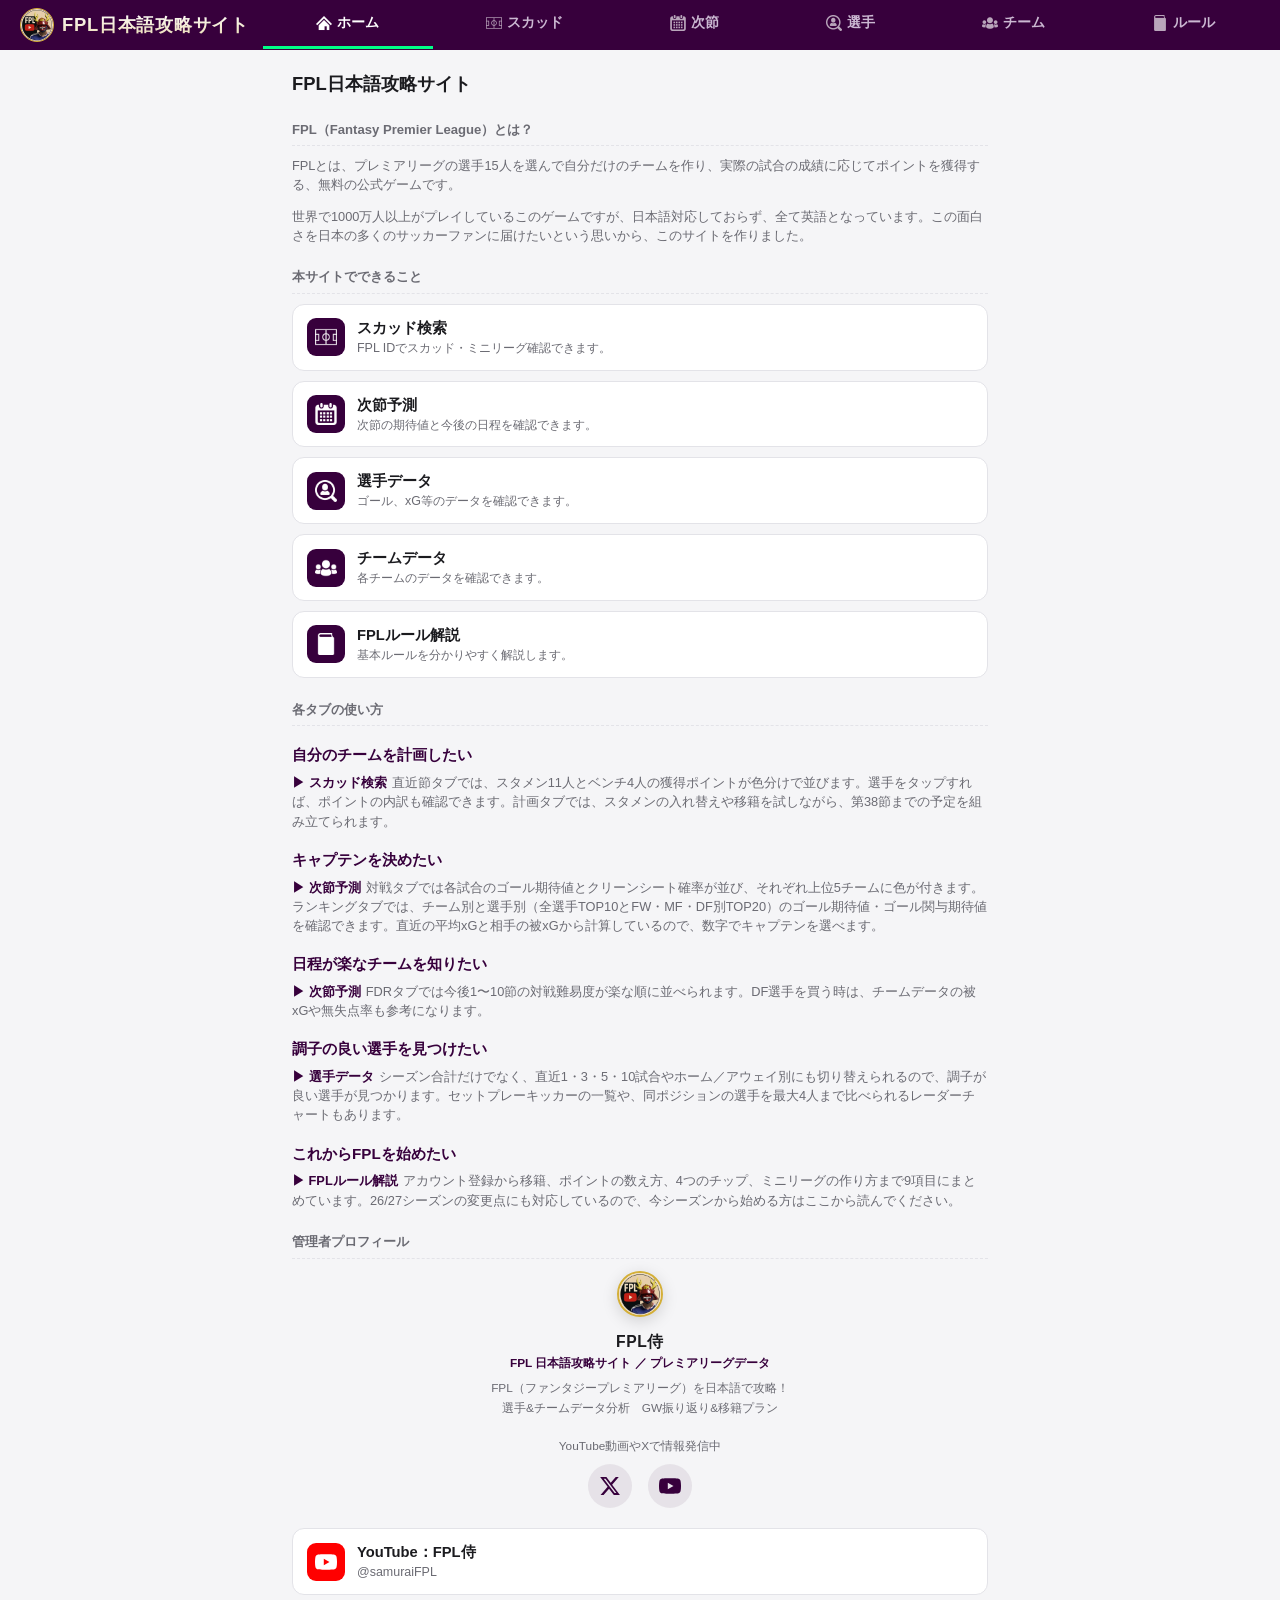
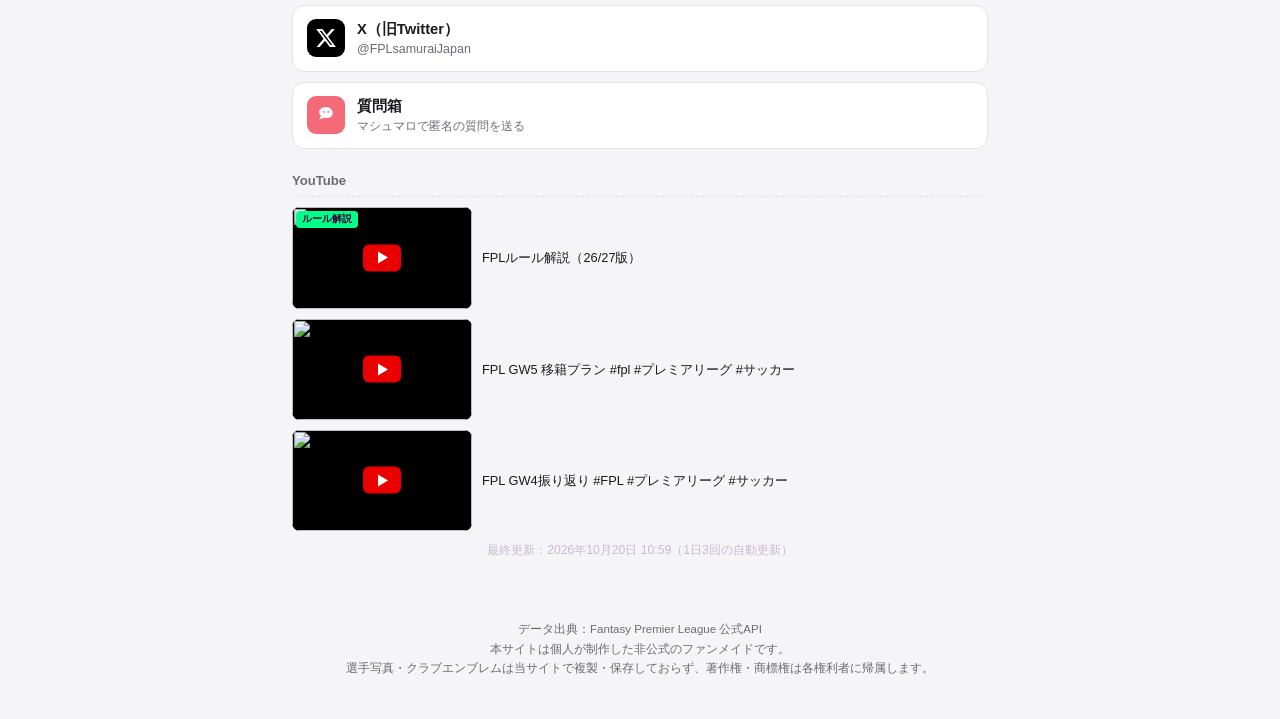
==== commit 3645f8b6: "次節タブを「対戦／ランキング／FDR」にしてスカッドの右へ移動（FDRはチームタブから移設）、選手ランキングにALL/FW/MF/DFの切り替えを追加（全選手TOP10・ポジション別TOP20）。ホー" ====
--- a/public/index.html
+++ b/public/index.html
@@ -75,9 +75,9 @@
     <nav class="tabs" id="tabs">
       <button class="tab is-active" data-target="home"><img class="tab-ic" src="icons/home.png" alt="">ホーム</button>
       <button class="tab" data-target="myteam"><img class="tab-ic" src="icons/myteam.png" alt="">スカッド</button>
+      <button class="tab" data-target="next"><img class="tab-ic" src="icons/next.png" alt="">次節</button>
       <button class="tab" data-target="players"><img class="tab-ic" src="icons/player.png" alt="">選手</button>
       <button class="tab" data-target="teams"><img class="tab-ic" src="icons/team.png" alt="">チーム</button>
-      <button class="tab" data-target="next"><img class="tab-ic" src="icons/next.png" alt="">次節</button>
       <a class="tab" href="rules/"><img class="tab-ic" src="icons/rule.png" alt="">ルール</a>
     </nav>
   </header>
@@ -99,9 +99,9 @@
 
         <h2 class="profile-section">本サイトでできること</h2>
         <button class="linkcard nav-card" data-go="myteam"><span class="lc-ic data"><img class="lc-ic-img" src="icons/myteam.png" alt=""></span><span class="lc-body"><span class="lc-title">スカッド検索</span><span class="lc-sub">FPL IDでスカッド・ミニリーグ確認できます。</span></span></button>
+        <button class="linkcard nav-card" data-go="next"><span class="lc-ic data"><img class="lc-ic-img" src="icons/next.png" alt=""></span><span class="lc-body"><span class="lc-title">次節予測</span><span class="lc-sub">次節の期待値と今後の日程を確認できます。</span></span></button>
         <button class="linkcard nav-card" data-go="players"><span class="lc-ic data"><img class="lc-ic-img" src="icons/player.png" alt=""></span><span class="lc-body"><span class="lc-title">選手データ</span><span class="lc-sub">ゴール、xG等のデータを確認できます。</span></span></button>
-        <button class="linkcard nav-card" data-go="teams"><span class="lc-ic data"><img class="lc-ic-img" src="icons/team.png" alt=""></span><span class="lc-body"><span class="lc-title">チームデータ</span><span class="lc-sub">各チームのデータ、対戦表を確認できます。</span></span></button>
-        <button class="linkcard nav-card" data-go="next"><span class="lc-ic data"><img class="lc-ic-img" src="icons/next.png" alt=""></span><span class="lc-body"><span class="lc-title">次節予測</span><span class="lc-sub">次節のゴール、クリーンシートを予測します。</span></span></button>
+        <button class="linkcard nav-card" data-go="teams"><span class="lc-ic data"><img class="lc-ic-img" src="icons/team.png" alt=""></span><span class="lc-body"><span class="lc-title">チームデータ</span><span class="lc-sub">各チームのデータを確認できます。</span></span></button>
         <a class="linkcard" href="rules/"><span class="lc-ic data"><img class="lc-ic-img" src="icons/rule.png" alt=""></span><span class="lc-body"><span class="lc-title">FPLルール解説</span><span class="lc-sub">基本ルールを分かりやすく解説します。</span></span></a>
 
         <h2 class="profile-section">各タブの使い方</h2>
@@ -109,14 +109,14 @@
         <h3 class="home-h3">自分のチームを計画したい</h3>
         <p class="note"><a class="home-go" href="#myteam">▶︎ スカッド検索</a>直近節タブでは、スタメン11人とベンチ4人の獲得ポイントが色分けで並びます。選手をタップすれば、ポイントの内訳も確認できます。計画タブでは、スタメンの入れ替えや移籍を試しながら、第38節までの予定を組み立てられます。</p>
 
+        <h3 class="home-h3">キャプテンを決めたい</h3>
+        <p class="note"><a class="home-go" href="#next">▶︎ 次節予測</a>対戦タブでは各試合のゴール期待値とクリーンシート確率が並び、それぞれ上位5チームに色が付きます。ランキングタブでは、チーム別と選手別（全選手TOP10とFW・MF・DF別TOP20）のゴール期待値・ゴール関与期待値を確認できます。直近の平均xGと相手の被xGから計算しているので、数字でキャプテンを選べます。</p>
+
+        <h3 class="home-h3">日程が楽なチームを知りたい</h3>
+        <p class="note"><a class="home-go" href="#next">▶︎ 次節予測</a>FDRタブでは今後1〜10節の対戦難易度が楽な順に並べられます。DF選手を買う時は、チームデータの被xGや無失点率も参考になります。</p>
+
         <h3 class="home-h3">調子の良い選手を見つけたい</h3>
         <p class="note"><a class="home-go" href="#players">▶︎ 選手データ</a>シーズン合計だけでなく、直近1・3・5・10試合やホーム／アウェイ別にも切り替えられるので、調子が良い選手が見つかります。セットプレーキッカーの一覧や、同ポジションの選手を最大4人まで比べられるレーダーチャートもあります。</p>
-
-        <h3 class="home-h3">日程が楽なチームを知りたい</h3>
-        <p class="note"><a class="home-go" href="#teams">▶︎ チームデータ</a>FDRでは今後1〜10節の対戦難易度が楽な順に並べられます。DF選手を買う時は被xGや無失点率も参考になります。</p>
-
-        <h3 class="home-h3">キャプテンを決めたい</h3>
-        <p class="note"><a class="home-go" href="#next">▶︎ 次節予測</a>対戦タブでは各試合のゴール期待値とクリーンシート確率が並び、それぞれ上位5チームに色が付きます。ランキングタブでは、チーム別と選手別（全選手TOP10とFW・MF・DF別TOP5）のゴール期待値・ゴール関与期待値を確認できます。直近の平均xGと相手の被xGから計算しているので、数字でキャプテンを選べます。</p>
 
         <h3 class="home-h3">これからFPLを始めたい</h3>
         <p class="note"><a class="home-go" href="rules/">▶︎ FPLルール解説</a>アカウント登録から移籍、ポイントの数え方、4つのチップ、ミニリーグの作り方まで9項目にまとめています。26/27シーズンの変更点にも対応しているので、今シーズンから始める方はここから読んでください。</p>
@@ -185,8 +185,7 @@
     <section id="panel-teams" class="panel">
       <h2>チームデータ</h2>
       <div class="subtabs scrollable" data-group="teams">
-        <button class="subtab is-active" data-key="fdr">FDR</button>
-        <button class="subtab" data-key="totals">合計</button>
+        <button class="subtab is-active" data-key="totals">合計</button>
         <button class="subtab" data-key="recent">直近</button>
         <button class="subtab" data-key="home">ホーム</button>
         <button class="subtab" data-key="away">アウェイ</button>
@@ -201,6 +200,7 @@
       <div class="subtabs" data-group="next">
         <button class="subtab is-active" data-key="match">対戦</button>
         <button class="subtab" data-key="ranking">ランキング</button>
+        <button class="subtab" data-key="fdr">FDR</button>
       </div>
       <p class="note" id="next-note"></p>
       <div id="next-content"></div>
--- a/public/style.css
+++ b/public/style.css
@@ -1561,6 +1561,8 @@
 /* 選手別データの「ゴール／クリーンシート」「ゴール／ゴールorアシスト」の切り替え。見た目は日程／予測のサブタブと共通 */
 .pgr-group + .pgr-modes { margin-top: 8px; }
 .pgr-set > .pgr-title:first-child { margin-top: 0; }
+/* 選手ランキングの ALL／FW／MF／DF（見た目は選手データ「直近」の試合数ボタン .recent-seg と共通） */
+.pgr-pos-pane > .pgr-title:first-child { margin-top: 0; }
 /* ランキングタブの区切り（チーム別データ・選手別データの下）。ホームの .profile-section と同じ点線 */
 .pgr-group {
   padding-bottom: 6px;
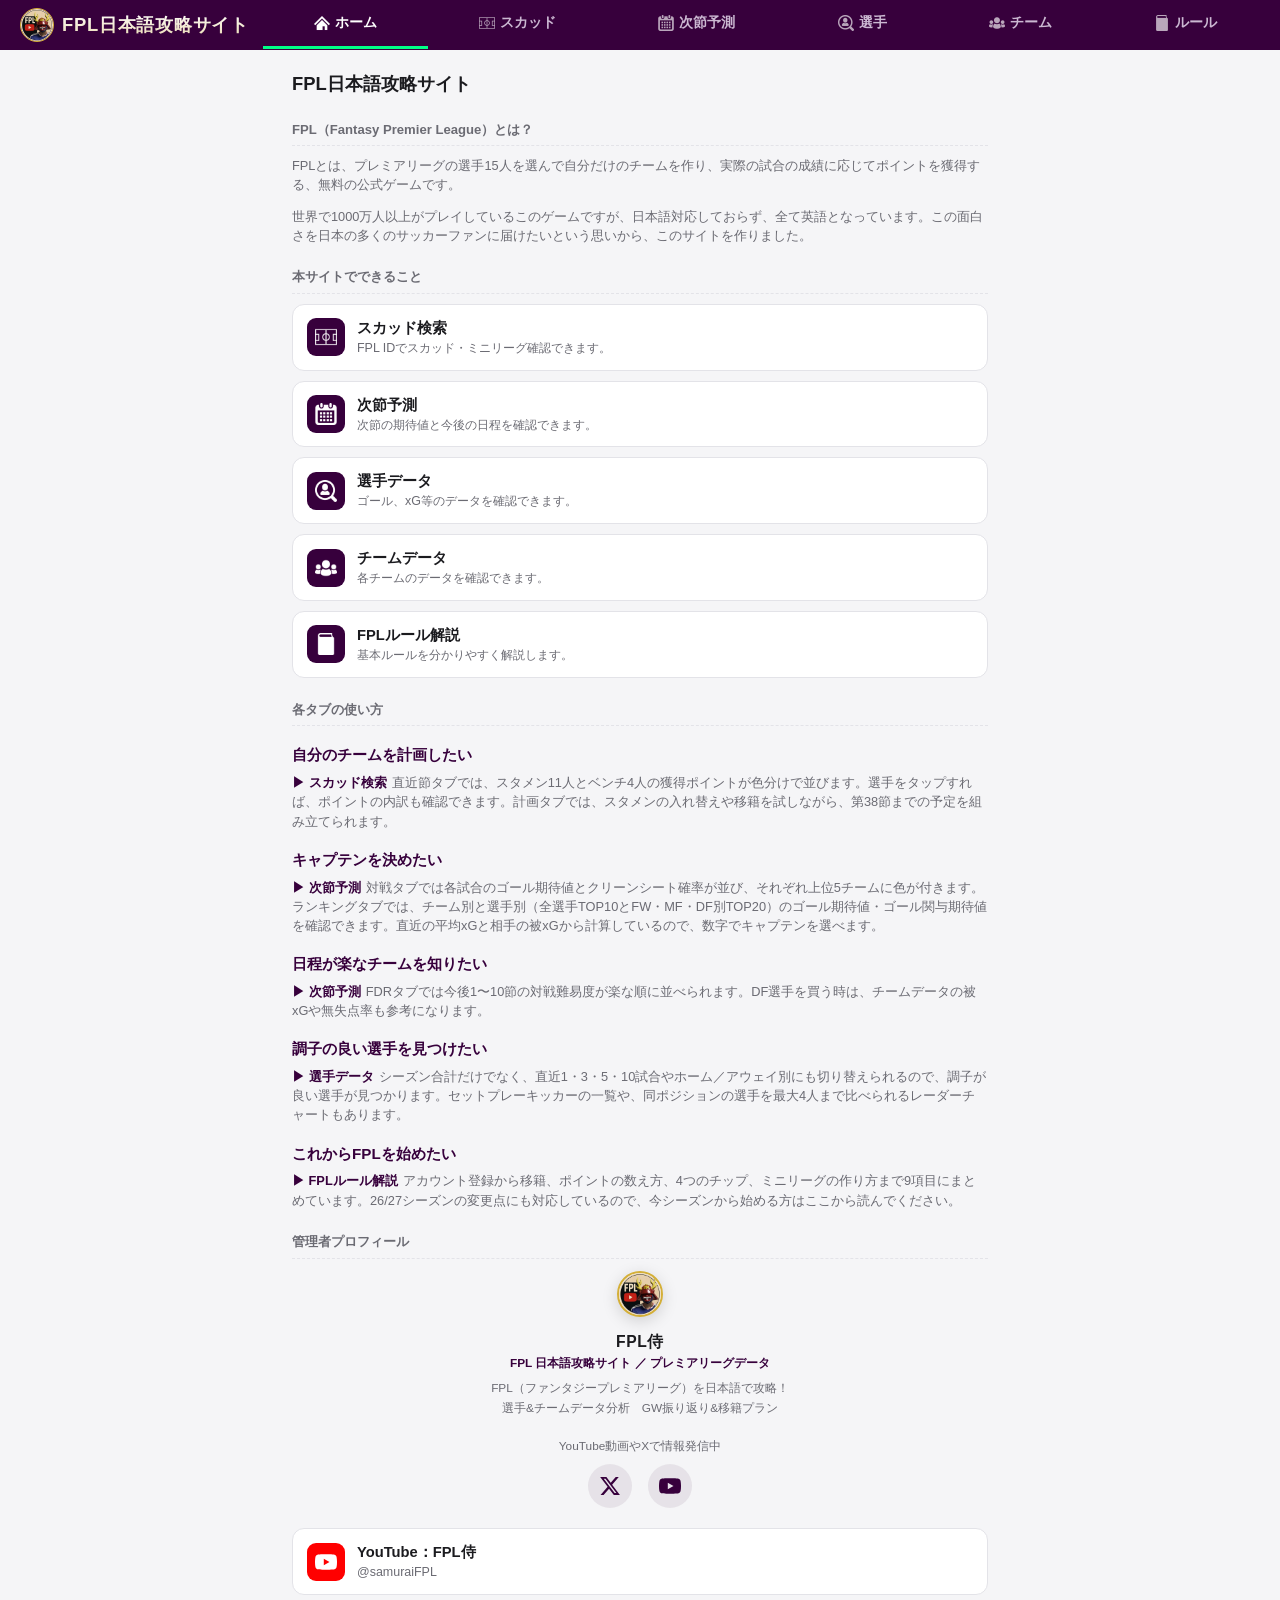
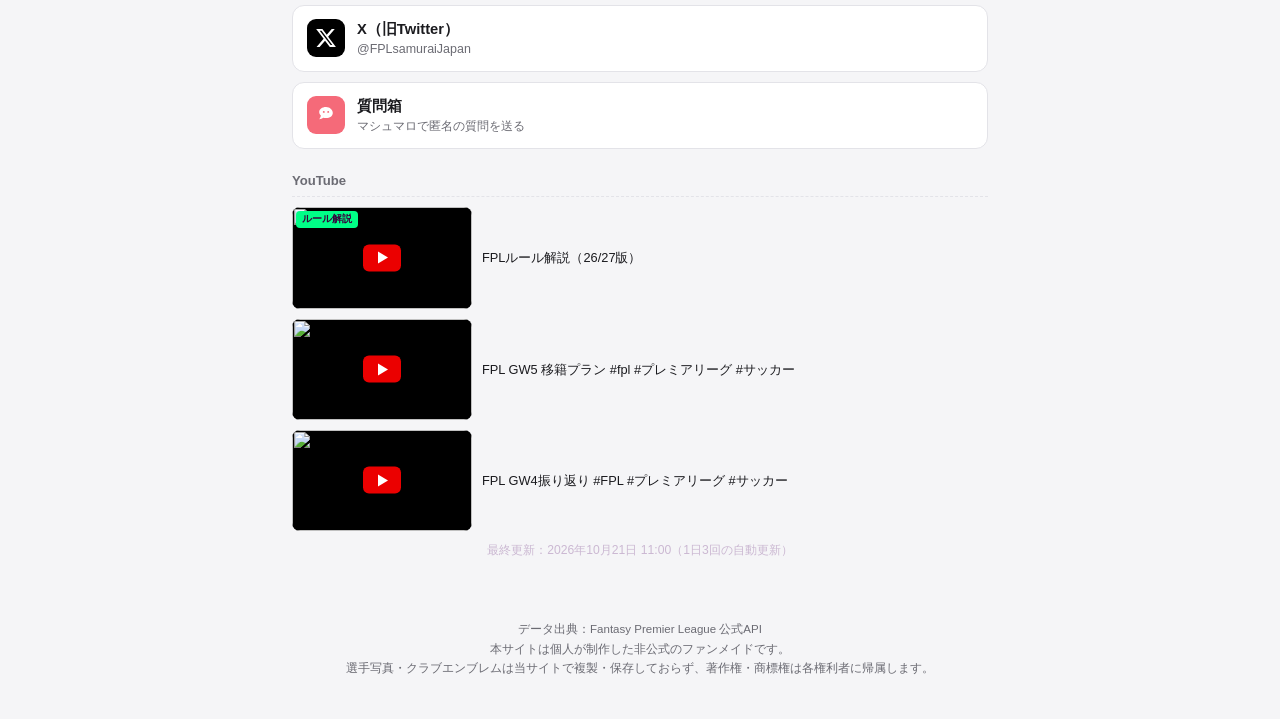
==== commit a56bc827: "次節タブを「次節予測」に改名（ルール解説のナビ・本文も）、見出しを「次節予測【第8節】」にして移籍締切を同じ行へ移動（各タブ内の第8節の行は削除）、選手ランキングの切り替えを「ゴール+アシスト」表記に" ====
--- a/public/index.html
+++ b/public/index.html
@@ -75,7 +75,7 @@
     <nav class="tabs" id="tabs">
       <button class="tab is-active" data-target="home"><img class="tab-ic" src="icons/home.png" alt="">ホーム</button>
       <button class="tab" data-target="myteam"><img class="tab-ic" src="icons/myteam.png" alt="">スカッド</button>
-      <button class="tab" data-target="next"><img class="tab-ic" src="icons/next.png" alt="">次節</button>
+      <button class="tab" data-target="next"><img class="tab-ic" src="icons/next.png" alt="">次節予測</button>
       <button class="tab" data-target="players"><img class="tab-ic" src="icons/player.png" alt="">選手</button>
       <button class="tab" data-target="teams"><img class="tab-ic" src="icons/team.png" alt="">チーム</button>
       <a class="tab" href="rules/"><img class="tab-ic" src="icons/rule.png" alt="">ルール</a>
@@ -196,7 +196,7 @@
     </section>
 
     <section id="panel-next" class="panel">
-      <h2>次節データ</h2>
+      <div class="next-title-row"><h2 id="next-title">次節予測</h2><span class="gw-deadline" id="next-deadline"></span></div>
       <div class="subtabs" data-group="next">
         <button class="subtab is-active" data-key="match">対戦</button>
         <button class="subtab" data-key="ranking">ランキング</button>
--- a/public/style.css
+++ b/public/style.css
@@ -1450,17 +1450,19 @@
 
 /* ---------- 節の見出し（日程・予測の共通） ---------- */
 /* 第◯節は左、移籍締切は行の中央。右の空セルで中央を画面中央に保つ */
-.gw-head {
-  display: grid;
-  grid-template-columns: 1fr auto 1fr;
+/* 次節タブの見出し行：「次節予測【第8節】」と、行の中央に移籍締切（公式の deadline_time＝第1戦の1時間半前）。
+   スマホは見出しの右の残り幅の中央、PC（721px〜）は行全体の中央。収まらない狭い画面では締切が次の行の中央に回る */
+.next-title-row {
+  display: flex;
+  flex-wrap: wrap;
   align-items: baseline;
-  gap: 6px;
-  margin: 0 0 10px;
-}
-.gw-name {
-  font-weight: 600;
-  font-size: 0.95rem;
-  color: var(--pl-purple);
+  column-gap: 8px;
+  margin: 4px 0 6px;
+}
+.next-title-row h2 { margin: 0; }
+.next-title-row .gw-deadline { flex: 1 1 auto; text-align: center; }
+@media (min-width: 721px) {
+  .next-title-row { display: grid; grid-template-columns: 1fr auto 1fr; }
 }
 .gw-deadline {
   font-size: 0.72rem;
@@ -1558,7 +1560,7 @@
   color: var(--pl-purple);
 }
 .pgr-group + .pgr-title { margin-top: 8px; }
-/* 選手別データの「ゴール／クリーンシート」「ゴール／ゴールorアシスト」の切り替え。見た目は日程／予測のサブタブと共通 */
+/* 選手別データの「ゴール／クリーンシート」「ゴール／ゴール+アシスト」の切り替え。見た目は日程／予測のサブタブと共通 */
 .pgr-group + .pgr-modes { margin-top: 8px; }
 .pgr-set > .pgr-title:first-child { margin-top: 0; }
 /* 選手ランキングの ALL／FW／MF／DF（見た目は選手データ「直近」の試合数ボタン .recent-seg と共通） */
@@ -2015,8 +2017,11 @@
   font-weight: 600;
 }
 .mt-tr-side { flex: 1; min-width: 0; }
-.mt-tr-side .sub { margin-left: 4px; }
 .mt-tr-side.in { text-align: right; }
+/* 1行目＝選手名（折り返さず、はみ出たら…）、2行目＝OUT/IN・金額（＋直近節タブはその節のポイント）。
+   OUT/INを名前の行に置くと、8文字の名前（ムハレモビッチ等）がスマホで切れたため2行目に置く */
+.mt-tr-name { display: block; white-space: nowrap; overflow: hidden; text-overflow: ellipsis; }
+.mt-tr-meta { display: block; margin-top: 2px; }
 .mt-tr-tag {
   display: inline-block;
   font-size: 0.62rem;
@@ -2030,6 +2035,33 @@
 .mt-tr-side.in .mt-tr-tag { background: #e6f7ee; color: var(--easy); }
 .mt-tr-arrow { color: var(--muted); flex: 0 0 auto; }
 .mt-tr-none { font-size: 0.8rem; color: var(--muted); padding: 4px 0; }
+/* 直近節タブの移籍：選手ごとのその節のポイント（色はピッチのptバッジと同じ段階）と差（IN−OUT） */
+.mt-tr-pt {
+  display: inline-block;
+  margin-left: 6px;
+  padding: 0 5px;
+  border-radius: 4px;
+  font-size: 0.72rem;
+  font-weight: 700;
+  color: #1b1b1f;
+  vertical-align: middle;
+}
+.mt-tr-pt.pneg { background: #fe1752; }
+.mt-tr-pt.p23 { background: #e7e7e7; }
+.mt-tr-pt.p49 { background: #12fc7a; }
+.mt-tr-pt.p10 { background: #49b605; }
+.mt-tr-diff {
+  flex: 0 0 auto;
+  min-width: 34px;
+  text-align: right;
+  font-weight: 800;
+  font-variant-numeric: tabular-nums;
+}
+.mt-tr-diff.up, .mt-tr-sum b.up { color: var(--easy); }
+.mt-tr-diff.down, .mt-tr-sum b.down { color: var(--hard); }
+.mt-tr-diff.even, .mt-tr-sum b.even { color: var(--muted); }
+.mt-tr-sum { font-size: 0.78rem; color: var(--text); font-weight: 600; }
+.mt-tr-sum .sub { margin-left: 2px; }
 /* 同じクラブ4人以上のときの警告。移籍プラン欄のヘッダー直下に、該当する間ずっと出す */
 .mt-tr-warn {
   text-align: center;
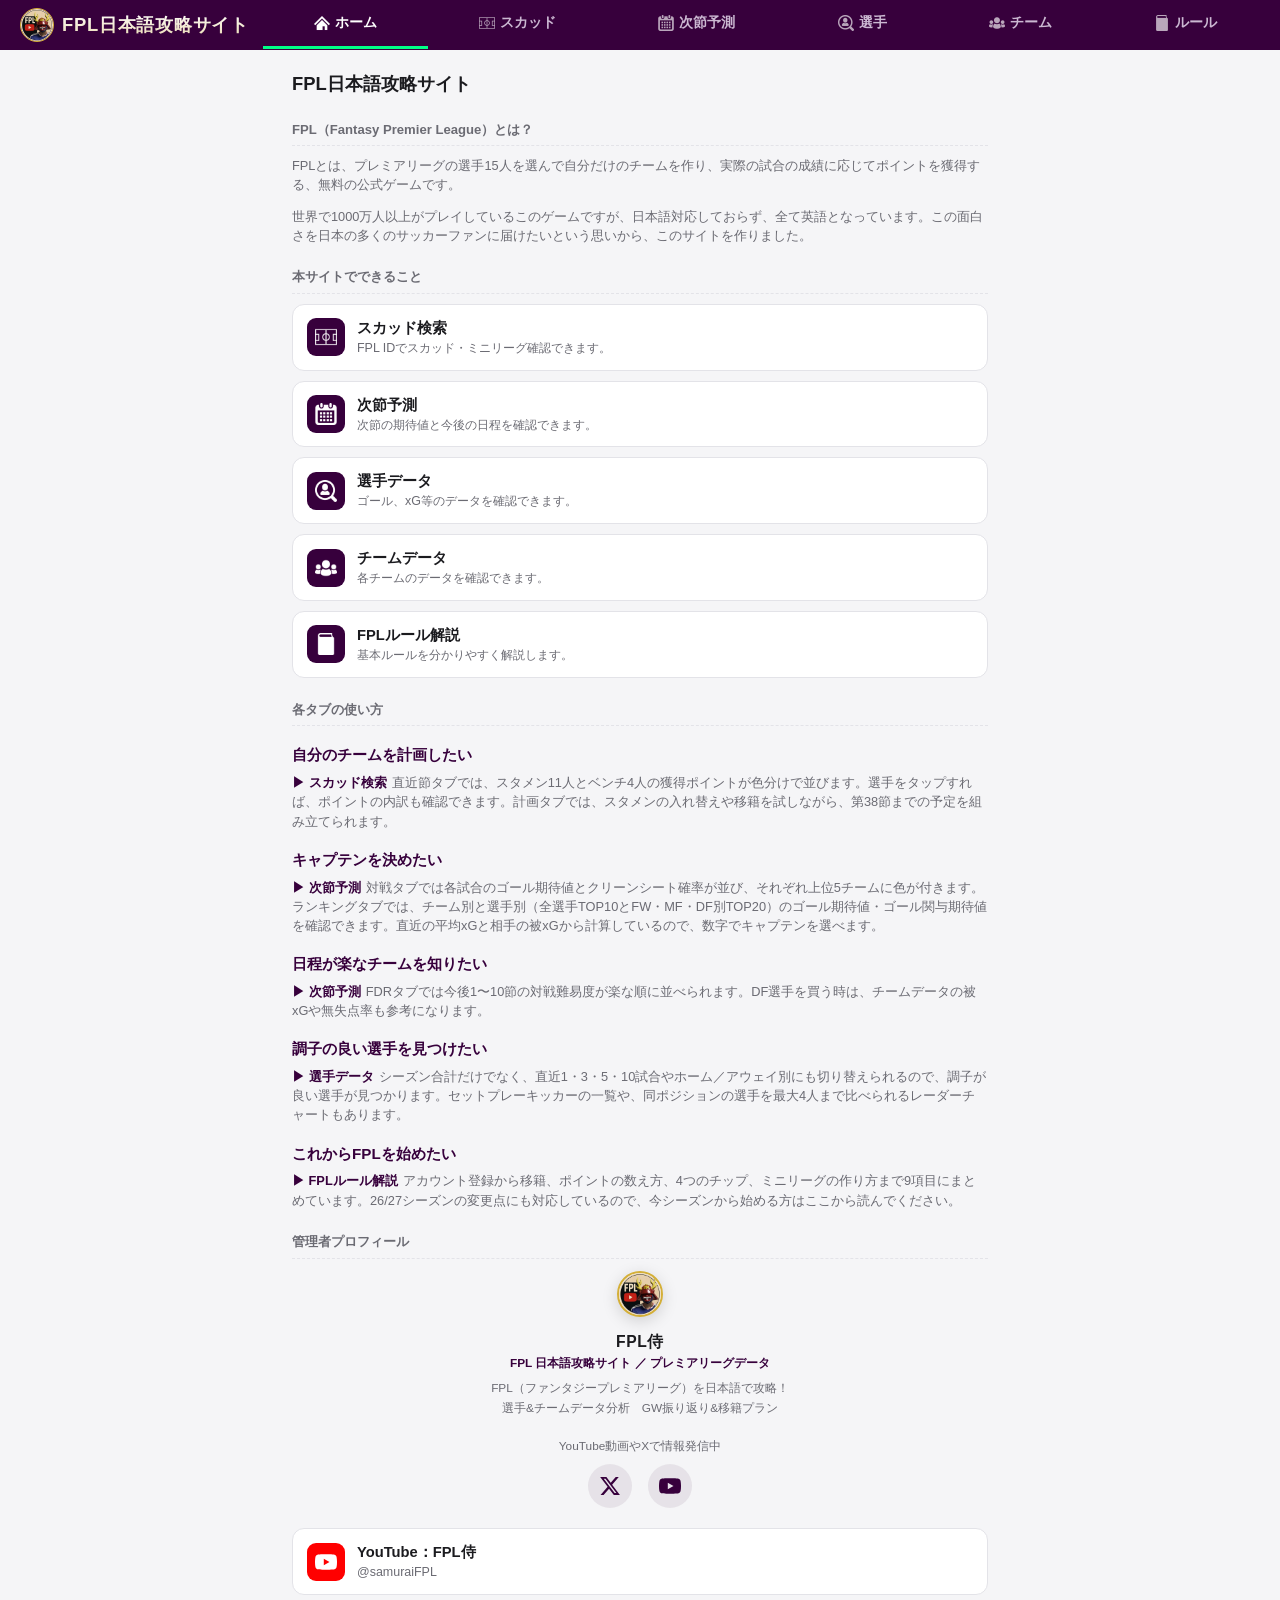
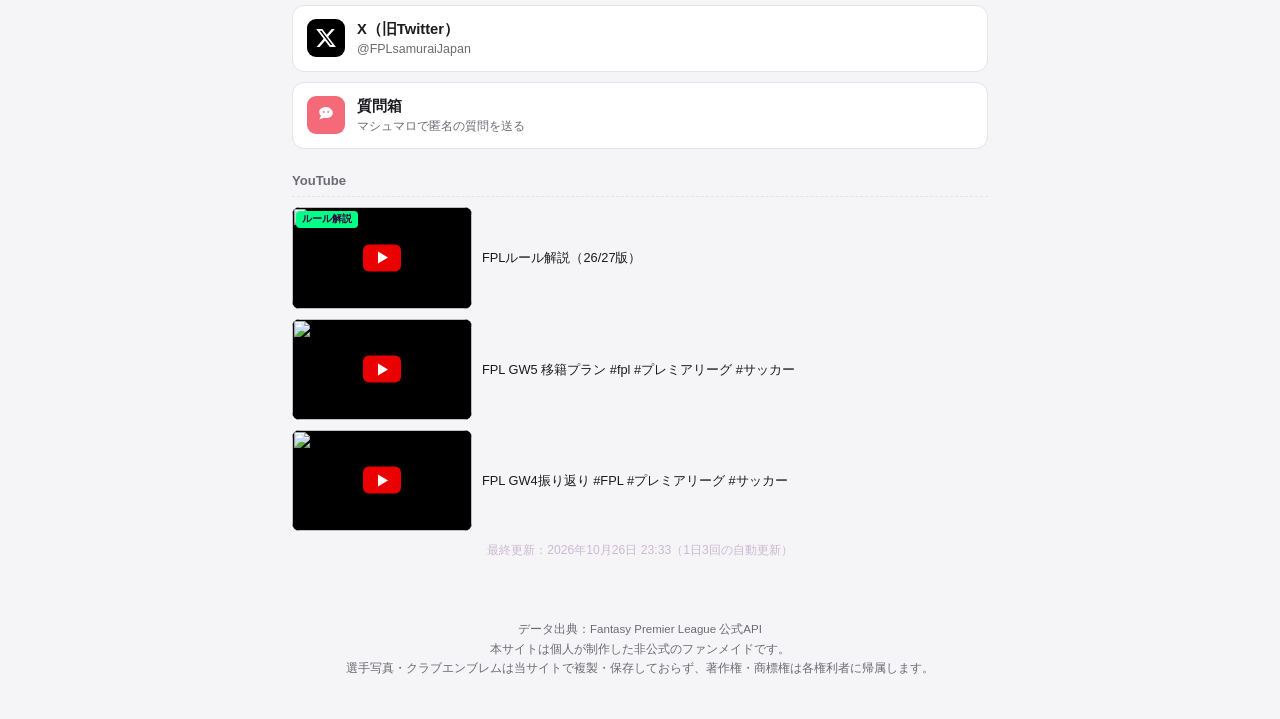
==== commit f4d18eee: "選手・チームデータにランキング（試合数×ポジション×スタッツのTOP10、次節予測と同じ見た目）を追加して最初に開くタブに。サブタブを「ランキング・一覧表・比較・セットプレー」「ランキング・一覧表・チ" ====
--- a/public/index.html
+++ b/public/index.html
@@ -170,13 +170,11 @@
 
     <section id="panel-players" class="panel">
       <h2>選手データ</h2>
-      <div class="subtabs scrollable" data-group="players">
-        <button class="subtab is-active" data-key="all">合計</button>
-        <button class="subtab" data-key="recent">直近</button>
-        <button class="subtab" data-key="home">ホーム</button>
-        <button class="subtab" data-key="away">アウェイ</button>
+      <div class="subtabs fill" data-group="players">
+        <button class="subtab is-active" data-key="ranking">ランキング</button>
+        <button class="subtab" data-key="list">一覧表</button>
+        <button class="subtab" data-key="compare">比較</button>
         <button class="subtab" data-key="setpiece">セットプレー</button>
-        <button class="subtab" data-key="compare">比較</button>
       </div>
       <p class="note" id="players-note"></p>
       <div id="players-content"></div>
@@ -184,11 +182,9 @@
 
     <section id="panel-teams" class="panel">
       <h2>チームデータ</h2>
-      <div class="subtabs scrollable" data-group="teams">
-        <button class="subtab is-active" data-key="totals">合計</button>
-        <button class="subtab" data-key="recent">直近</button>
-        <button class="subtab" data-key="home">ホーム</button>
-        <button class="subtab" data-key="away">アウェイ</button>
+      <div class="subtabs fill" data-group="teams">
+        <button class="subtab is-active" data-key="ranking">ランキング</button>
+        <button class="subtab" data-key="list">一覧表</button>
         <button class="subtab" data-key="by_gw">チーム別</button>
       </div>
       <p class="note" id="teams-note"></p>
--- a/public/style.css
+++ b/public/style.css
@@ -687,6 +687,9 @@
   flex: 0 0 auto;
 }
 
+/* 選手・チームデータのサブタブ（4つ・3つ）：1段で横幅いっぱい。等幅だと「セットプレー」が折り返すので文字の長さに合わせて配る */
+.subtabs.fill .subtab { flex: 1 1 auto; white-space: nowrap; }
+
 /* ⚙列の表示・並び替えの下の余白を、上（サブタブとの間＝12px）と同じにする */
 #col-manager { margin-bottom: 12px; }
 
@@ -697,12 +700,6 @@
   gap: 6px;
   margin: 0 0 10px;
   flex-wrap: wrap;
-}
-.recent-seg-l {
-  font-size: 0.8rem;
-  font-weight: 700;
-  color: var(--muted);
-  margin-right: 2px;
 }
 .recent-seg button {
   flex: 1 1 0;
@@ -1691,6 +1688,56 @@
   .pgr-team-rank .pgr-head,
   .pgr-team-rank .pgr-row { grid-template-columns: 20px minmax(0, 1fr) 72px 56px; }
   .pgr-team-rank .team-badge { width: 22px; height: 22px; }
+}
+
+/* 選手データ＞ランキング：ポジション・スタッツのプルダウンと、対戦列の無い4列版の表 */
+.prank-tools {
+  display: flex;
+  gap: 8px;
+  margin-bottom: 10px;
+}
+.prank-tools label {
+  flex: 1 1 0;
+  display: flex;
+  flex-direction: column;
+  gap: 3px;
+  font-size: 0.75rem;
+  font-weight: 700;
+  color: var(--muted);
+}
+.prank-tools select {
+  padding: 8px 10px;
+  font-size: 0.95rem;
+  border: 1px solid var(--border);
+  border-radius: 8px;
+  background: var(--card);
+  color: var(--text);
+}
+.prank-periods + .pgr-title { margin-top: 4px; }
+/* 全試合〜10試合のボタンの見出し（ポジション・スタッツのラベルと同じ見た目） */
+.prank-label {
+  margin-bottom: 3px;
+  font-size: 0.75rem;
+  font-weight: 700;
+  color: var(--muted);
+}
+.pgr-stat-rank .pgr-head,
+.pgr-stat-rank .pgr-row { grid-template-columns: 26px minmax(0, 1fr) 64px 72px; }
+.pgr-stat-rank .team-badge { width: 26px; height: 26px; flex: none; }
+@media (max-width: 480px) {
+  .pgr-stat-rank .pgr-head,
+  .pgr-stat-rank .pgr-row { grid-template-columns: 20px minmax(0, 1fr) 44px 64px; }
+  .pgr-stat-rank .team-badge { width: 22px; height: 22px; }
+}
+
+/* チームデータ＞ランキング：順位／チーム／値の3列 */
+.pgr-tstat-rank .pgr-head,
+.pgr-tstat-rank .pgr-row { grid-template-columns: 26px minmax(0, 1fr) 80px; }
+.pgr-tstat-rank .team-badge { width: 26px; height: 26px; flex: none; }
+@media (max-width: 480px) {
+  .pgr-tstat-rank .pgr-head,
+  .pgr-tstat-rank .pgr-row { grid-template-columns: 20px minmax(0, 1fr) 72px; }
+  .pgr-tstat-rank .team-badge { width: 22px; height: 22px; }
 }
 
 /* ---------- マイチーム検索 ---------- */
